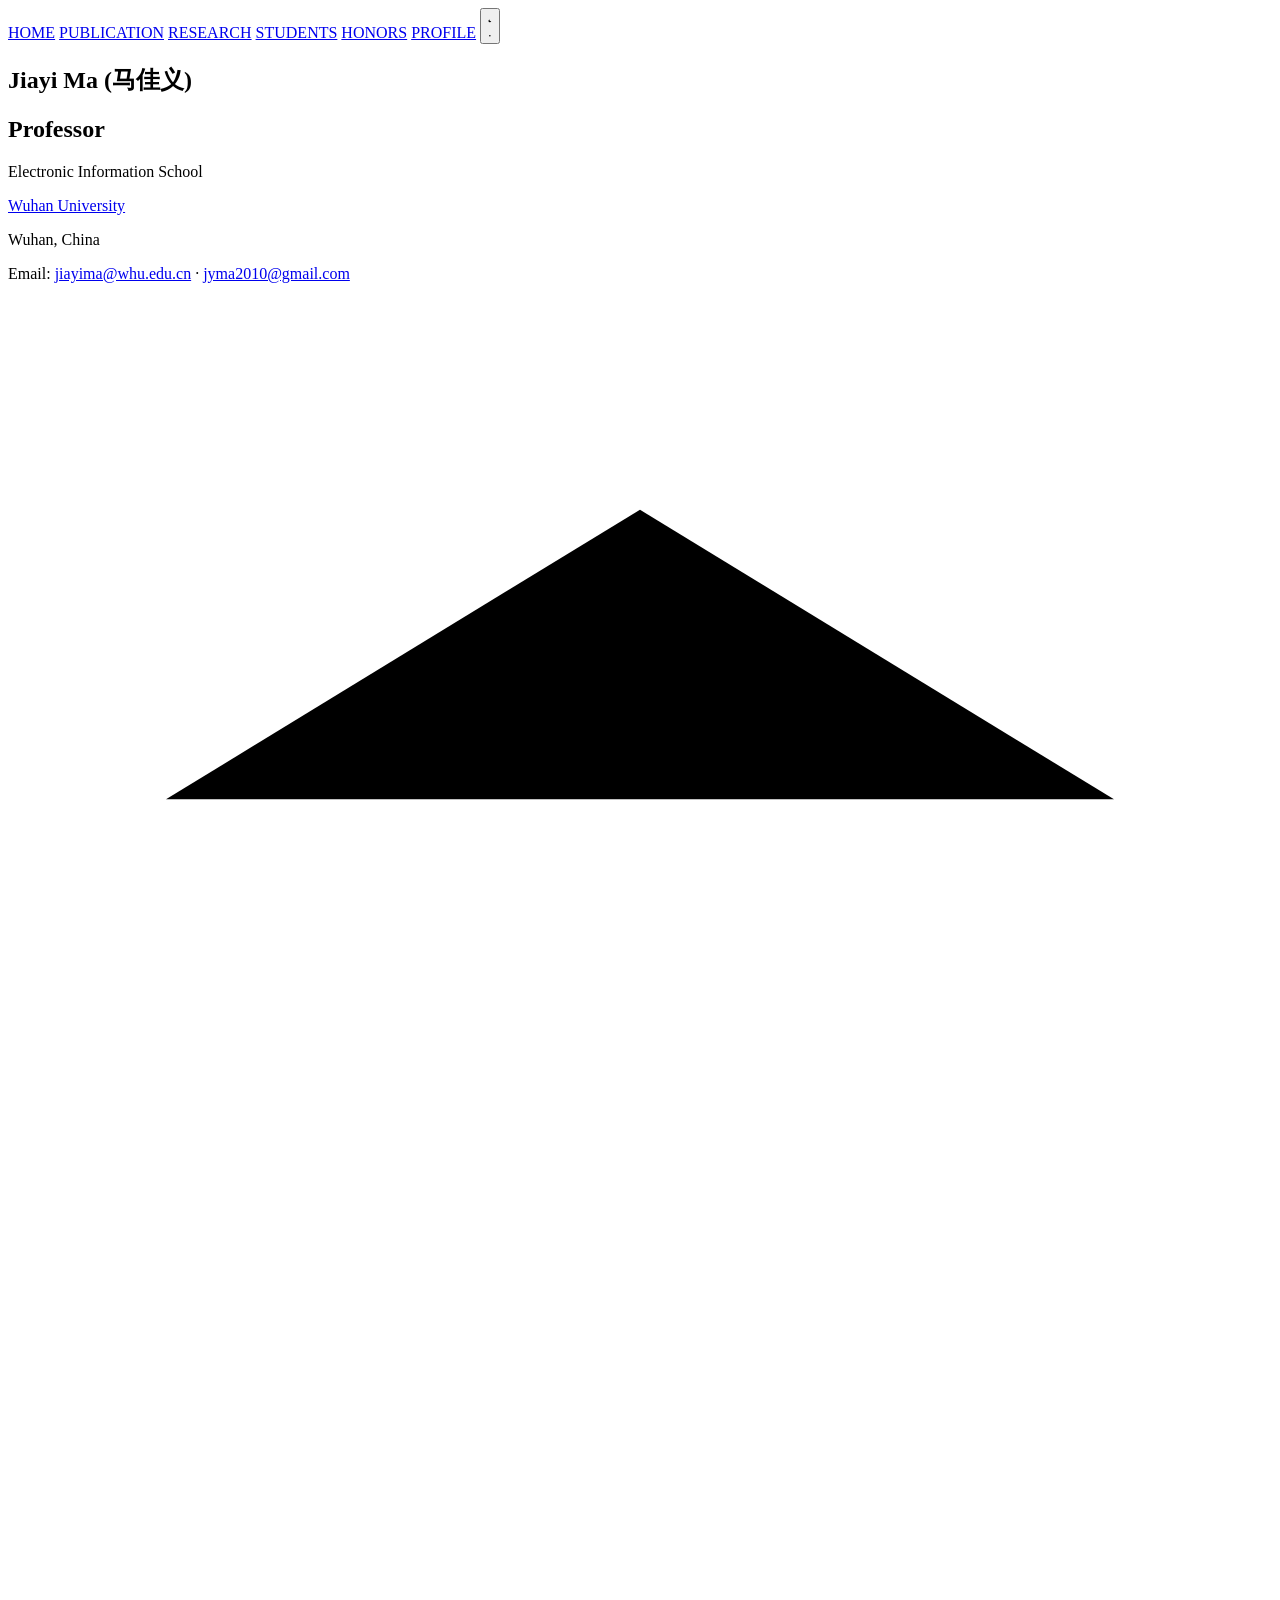
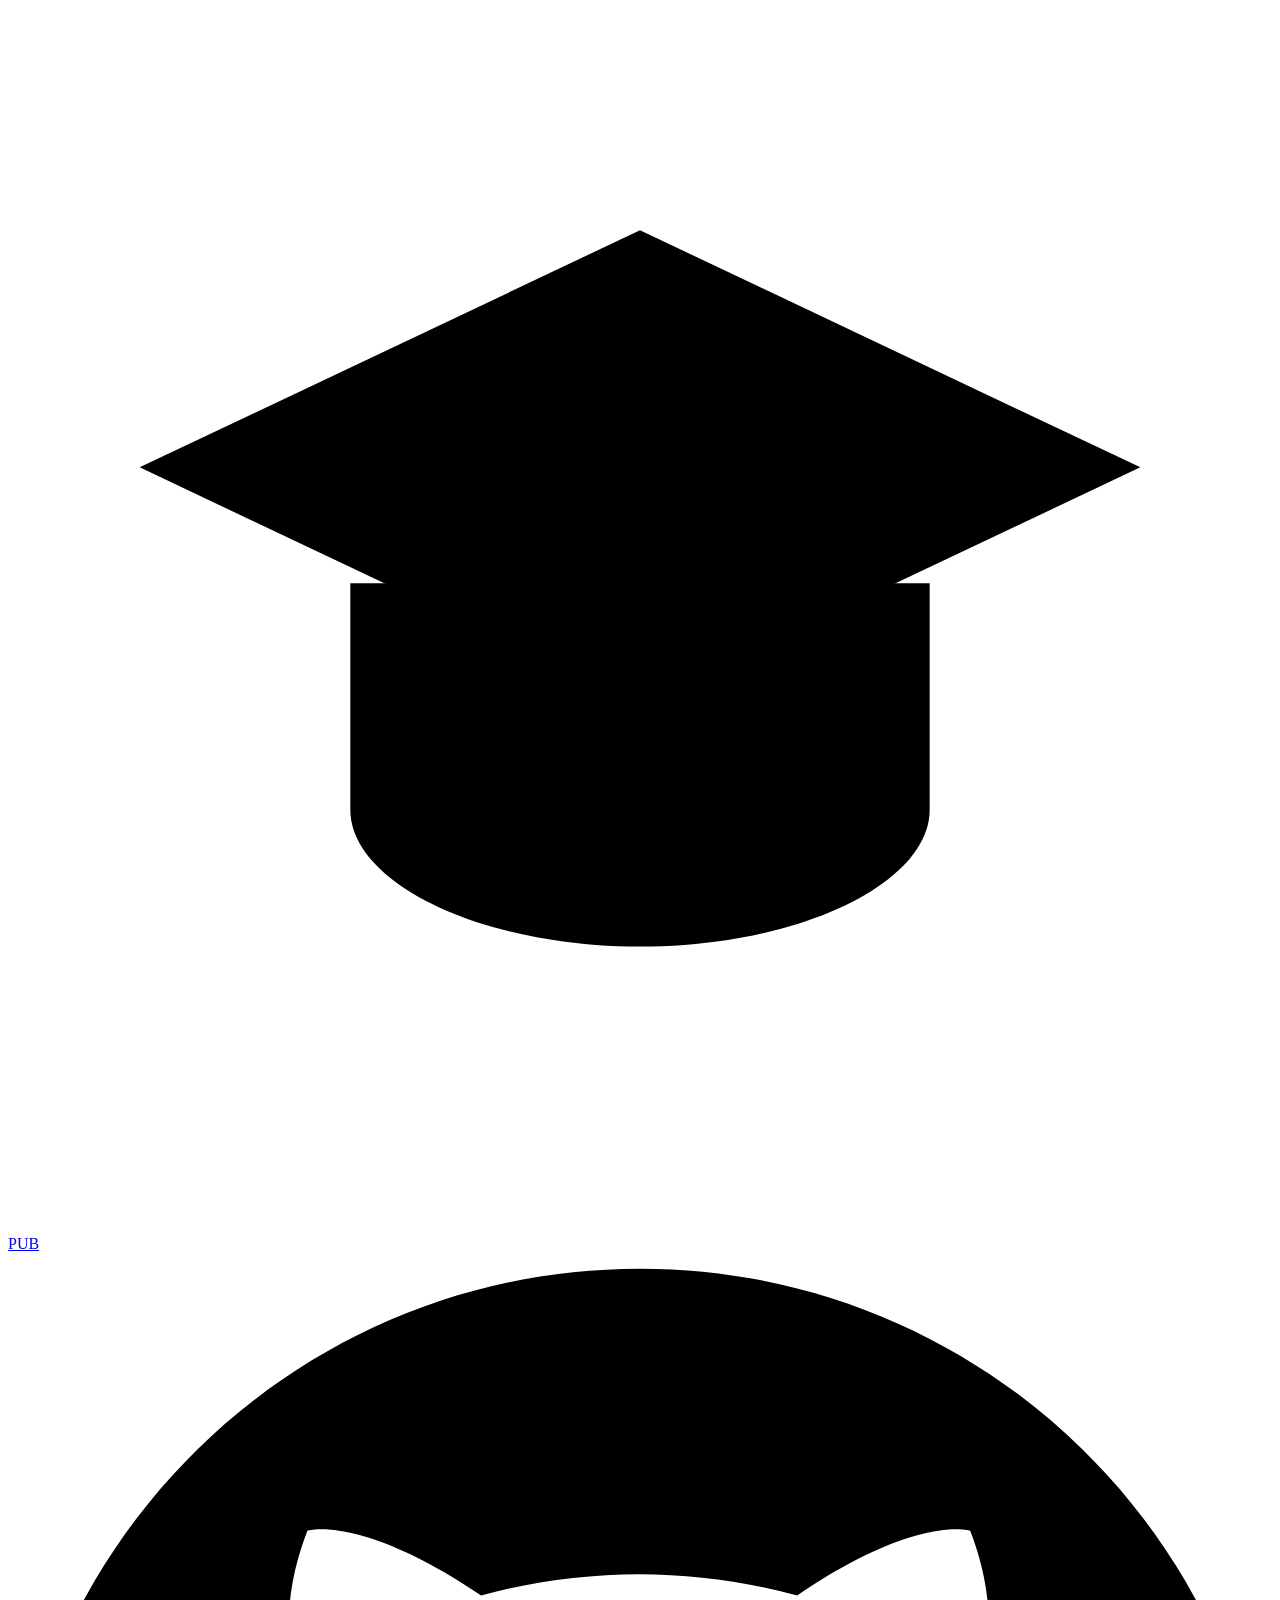
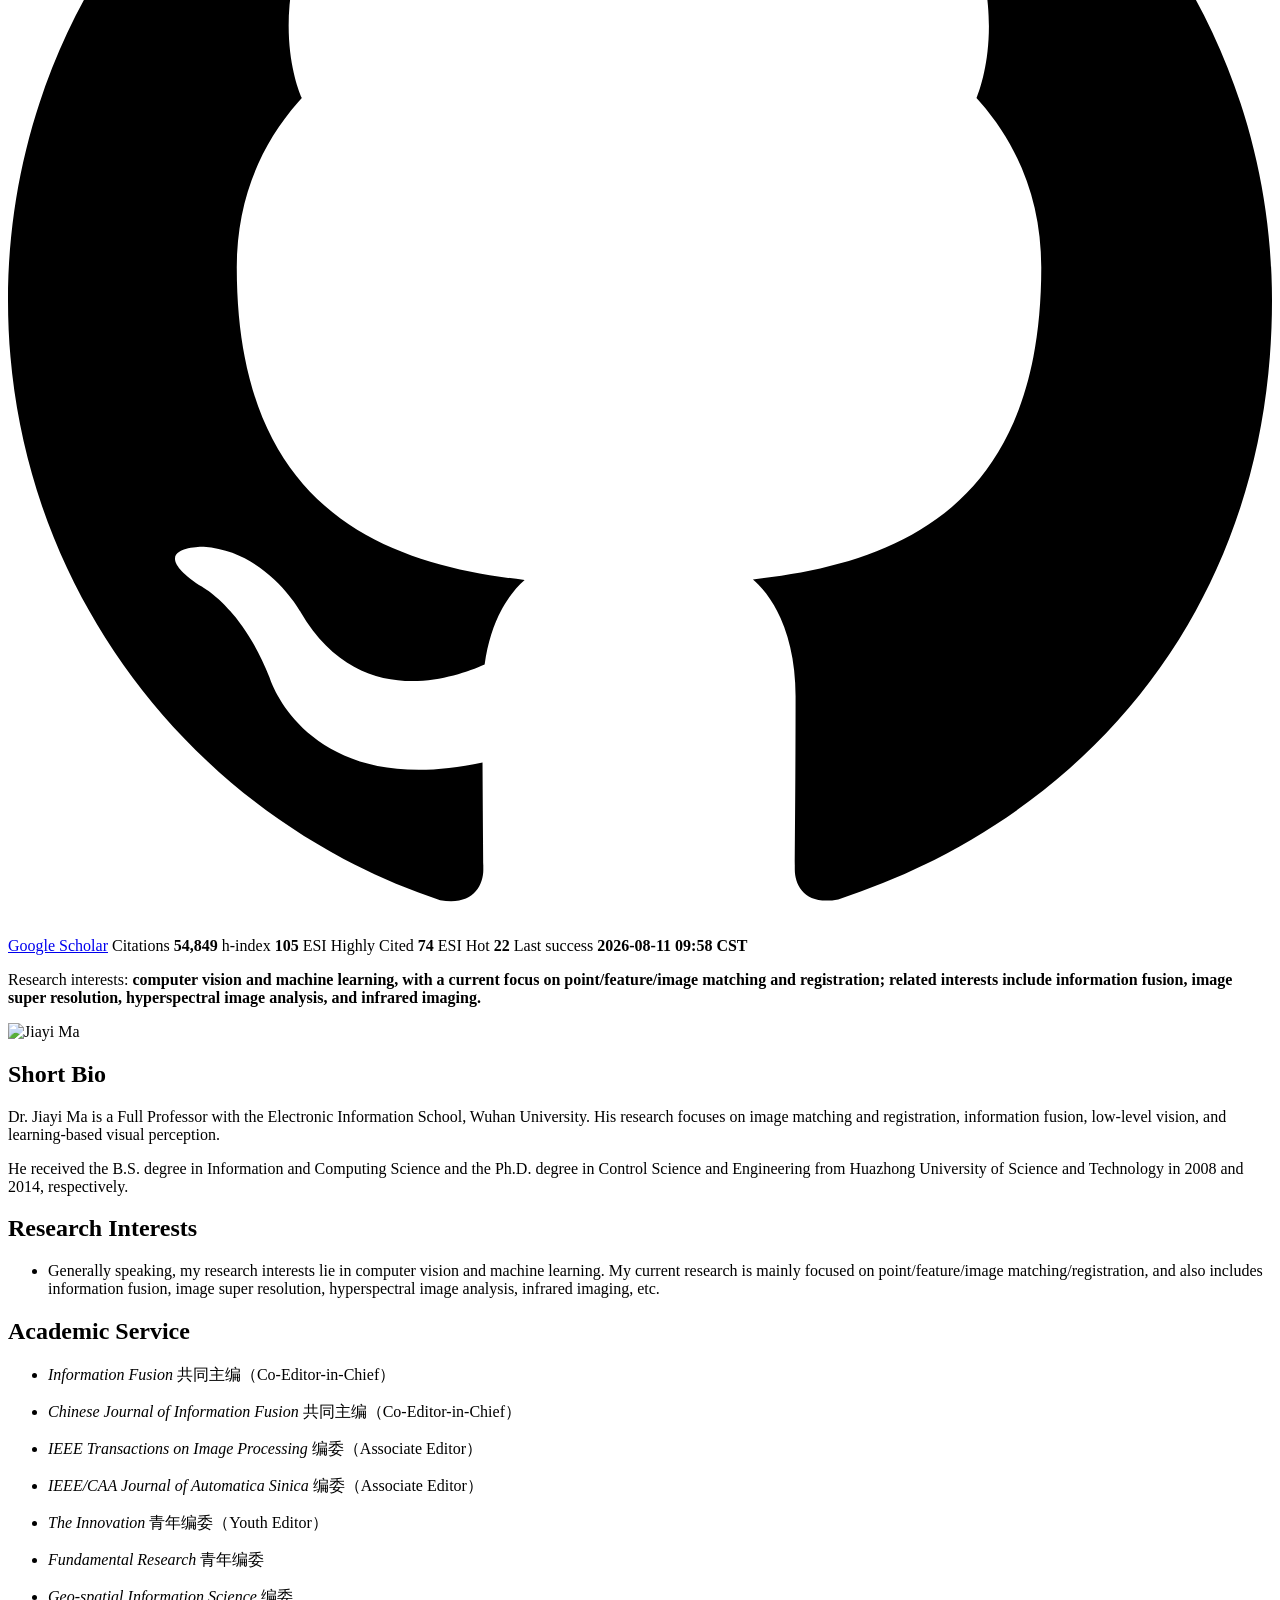
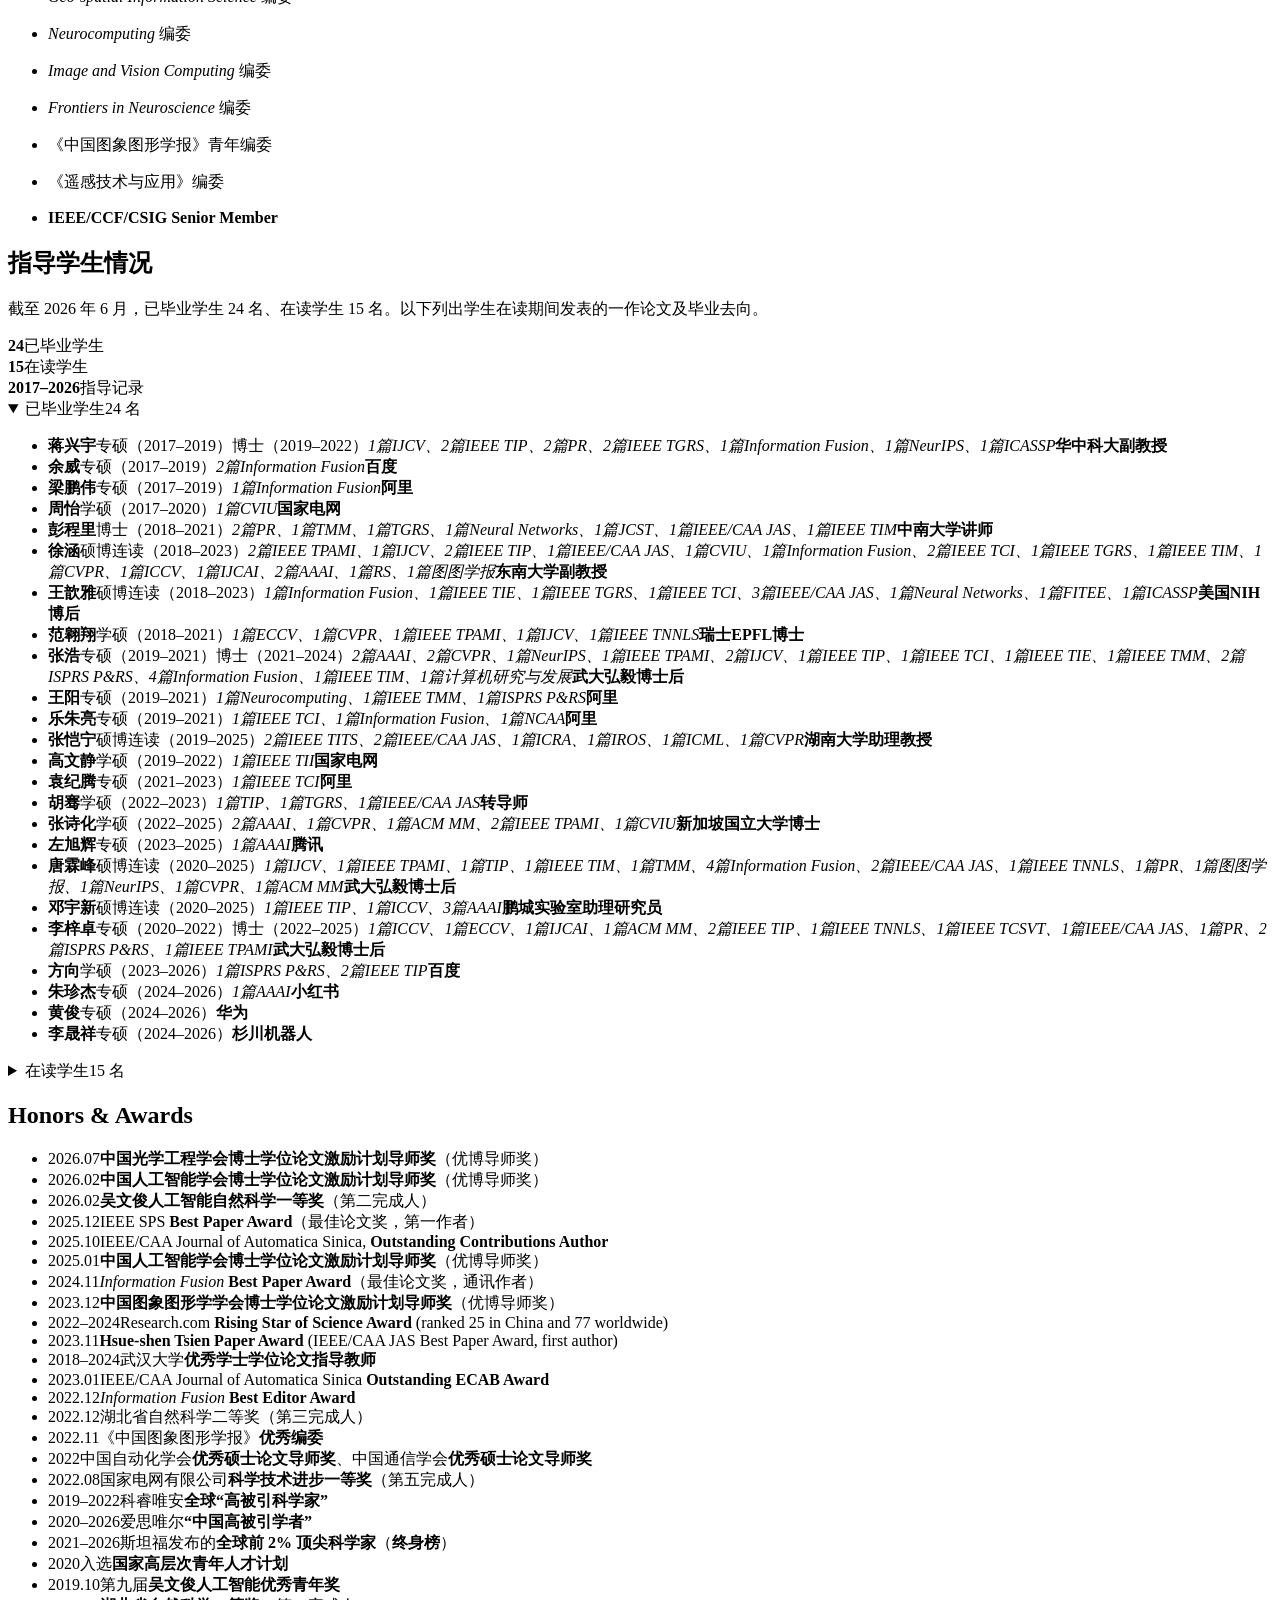
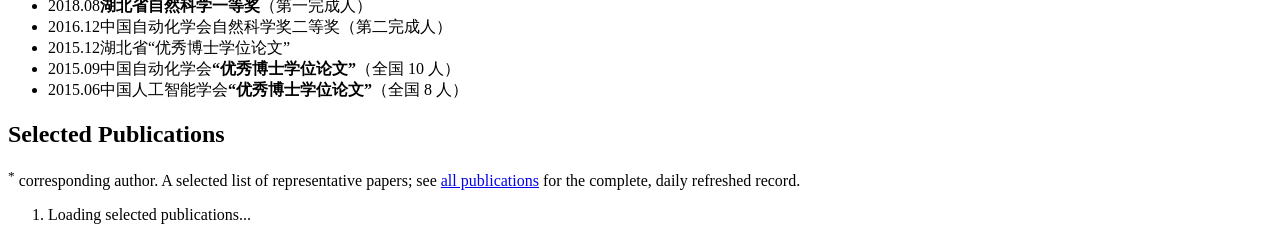
==== index.html @ b766bb45 "Refresh students and research interests" ====
<!doctype html>
<html lang="en">
<head>
  <script>
    (function () {
      var theme = null;
      try { theme = localStorage.getItem('theme'); } catch (e) {}
      if (theme !== 'light' && theme !== 'dark') {
        theme = window.matchMedia('(prefers-color-scheme: dark)').matches ? 'dark' : 'light';
      }
      document.documentElement.setAttribute('data-theme', theme);
    })();
  </script>
  <meta charset="utf-8">
  <meta name="viewport" content="width=device-width, initial-scale=1">
  <meta name="description" content="Jiayi Ma, Professor at Wuhan University. Research in computer vision, image matching, and information fusion.">
  <meta name="keywords" content="Jiayi Ma, Wuhan University, computer vision, image registration, image fusion, image enhancement">
  <title>Jiayi Ma | Professor at Wuhan University</title>
  <link rel="icon" type="image/png" href="res/logo.png">
  <link rel="stylesheet" href="res/mystyle.css?v=20260814-profile-esi-3">
  <script src="res/site.js" defer></script>
  <script src="res/selected-publications.js" defer></script>
</head>
<body>
  <nav class="topnav" role="navigation" aria-label="Main navigation">
    <div class="container">
      <a class="active" href="index.html" aria-current="page">HOME</a>
      <a href="pubs.htm">PUBLICATION</a>
      <a href="#research">RESEARCH</a>
      <a href="students.html?v=4">STUDENTS</a>
      <a href="honors.html?v=4">HONORS</a>
      <a class="lang" href="https://sites.google.com/site/jiayima2013/jiayi-ma-%E9%A9%AC%E4%BD%B3%E4%B9%89-professor" target="_blank" rel="noreferrer">PROFILE</a>
      <button class="theme-toggle" type="button" aria-label="Toggle dark mode" title="Toggle dark mode">
        <svg class="icon-moon" viewBox="0 0 24 24"><path d="M21 12.79A9 9 0 1 1 11.21 3 7 7 0 0 0 21 12.79z"/></svg>
        <svg class="icon-sun" viewBox="0 0 24 24"><circle cx="12" cy="12" r="5"/><line x1="12" y1="1" x2="12" y2="3"/><line x1="12" y1="21" x2="12" y2="23"/><line x1="4.22" y1="4.22" x2="5.64" y2="5.64"/><line x1="18.36" y1="18.36" x2="19.78" y2="19.78"/><line x1="1" y1="12" x2="3" y2="12"/><line x1="21" y1="12" x2="23" y2="12"/></svg>
      </button>
    </div>
  </nav>

  <main class="container jiayi-home" role="main">
    <section class="profile-section" aria-labelledby="profile-heading">
      <div class="profile-content">
        <div class="profile-text">
          <h1 id="profile-heading">Jiayi Ma <span lang="zh">(马佳义)</span></h1>
          <h2>Professor</h2>
          <div class="affiliation">
            <p>Electronic Information School</p>
            <p><a href="https://www.whu.edu.cn/" target="_blank" rel="noreferrer">Wuhan University</a></p>
            <p>Wuhan, China</p>
          </div>
          <div class="contact">
            <p>Email: <a href="mailto:jiayima@whu.edu.cn">jiayima@whu.edu.cn</a> &middot; <a href="mailto:jyma2010@gmail.com">jyma2010@gmail.com</a></p>
            <p class="contact-icons">
              <a href="https://robotics.whu.edu.cn/info/1321/6281.htm" target="_blank" rel="noreferrer" title="Faculty profile" aria-label="Faculty profile"><svg viewBox="0 0 24 24"><path d="M3 9.5 12 4l9 5.5"/><path d="M5.5 9.5V18M18.5 9.5V18M9.5 9.5V18M14.5 9.5V18"/><path d="M3 18h18"/></svg></a>
              <a href="https://scholar.google.com/citations?user=73trMQkAAAAJ&amp;hl=en" target="_blank" rel="noreferrer" title="Google Scholar" aria-label="Google Scholar"><svg viewBox="0 0 24 24"><path d="M2.5 9.5 12 5l9.5 4.5L12 14z"/><path d="M6.5 11.7V16c0 1.4 2.5 2.6 5.5 2.6s5.5-1.2 5.5-2.6v-4.3"/><path d="M21.5 9.5V15"/></svg></a>
              <a class="mono" href="pubs.htm" title="Publications" aria-label="Publications">PUB</a>
              <a href="https://github.com/jiayi-ma" target="_blank" rel="noreferrer" title="GitHub" aria-label="GitHub"><svg class="fill" viewBox="0 0 24 24"><path d="M12 .297c-6.63 0-12 5.373-12 12 0 5.303 3.438 9.8 8.205 11.385.6.113.82-.258.82-.577 0-.285-.01-1.04-.015-2.04-3.338.724-4.042-1.61-4.042-1.61C4.422 18.07 3.633 17.7 3.633 17.7c-1.087-.744.084-.729.084-.729 1.205.084 1.838 1.236 1.838 1.236 1.07 1.835 2.809 1.305 3.495.998.108-.776.417-1.305.76-1.605-2.665-.3-5.466-1.332-5.466-5.93 0-1.31.465-2.38 1.235-3.22-.135-.303-.54-1.523.105-3.176 0 0 1.005-.322 3.3 1.23.96-.267 1.98-.399 3-.405 1.02.006 2.04.138 3 .405 2.28-1.552 3.285-1.23 3.285-1.23.645 1.653.24 2.873.12 3.176.765.84 1.23 1.91 1.23 3.22 0 4.61-2.805 5.625-5.475 5.92.42.36.81 1.096.81 2.22 0 1.606-.015 2.896-.015 3.286 0 .315.21.69.825.57C20.565 22.092 24 18 24 12.297c0-6.627-5.373-12-12-12"/></svg></a>
            </p>
          </div>
          <div class="scholar-stats">
            <a class="scholar-link" href="https://scholar.google.com/citations?user=73trMQkAAAAJ&amp;hl=en" target="_blank" rel="noreferrer">Google Scholar</a>
            <span class="scholar-stat">Citations <strong id="gs-citations">54,849</strong></span>
            <span class="scholar-stat">h-index <strong id="gs-hindex">105</strong></span>
            <span class="scholar-stat esi-stat esi-high">ESI Highly Cited <strong id="esi-high-count">74</strong></span>
            <span class="scholar-stat esi-stat esi-hot">ESI Hot <strong id="esi-hot-count">22</strong></span>
            <span class="scholar-stat">Last success <strong id="scholar-sync-status">2026-08-11 09:58 CST</strong></span>
          </div>
          <div class="research-interests">
            <p>Research interests: <strong>computer vision and machine learning, with a current focus on point/feature/image matching and registration; related interests include information fusion, image super resolution, hyperspectral image analysis, and infrared imaging.</strong></p>
          </div>
        </div>
        <div class="profile-image">
          <img src="res/jiayi-ma-profile.png" alt="Jiayi Ma">
        </div>
      </div>
    </section>

    <section aria-labelledby="bio-heading">
      <h2 id="bio-heading"><strong>Short Bio</strong></h2>
      <div id="source-bio">
        <p>Dr. Jiayi Ma is a Full Professor with the Electronic Information School, Wuhan University. His research focuses on image matching and registration, information fusion, low-level vision, and learning-based visual perception.</p>
        <p>He received the B.S. degree in Information and Computing Science and the Ph.D. degree in Control Science and Engineering from Huazhong University of Science and Technology in 2008 and 2014, respectively.</p>
      </div>
    </section>

    <section id="research" aria-labelledby="research-heading">
      <h2 id="research-heading"><strong>Research Interests</strong></h2>
      <ul id="source-research">
        <li>Generally speaking, my research interests lie in computer vision and machine learning. My current research is mainly focused on point/feature/image matching/registration, and also includes information fusion, image super resolution, hyperspectral image analysis, infrared imaging, etc.</li>
      </ul>
    </section>

    <section aria-labelledby="activities-heading">
      <h2 id="activities-heading"><strong>Academic Service</strong></h2>
      <ul class="academic-service-list">
        <li><p><em>Information Fusion</em> 共同主编（Co-Editor-in-Chief）</p></li>
        <li><p><em>Chinese Journal of Information Fusion</em> 共同主编（Co-Editor-in-Chief）</p></li>
        <li><p><em>IEEE Transactions on Image Processing</em> 编委（Associate Editor）</p></li>
        <li><p><em>IEEE/CAA Journal of Automatica Sinica</em> 编委（Associate Editor）</p></li>
        <li><p><em>The Innovation</em> 青年编委（Youth Editor）</p></li>
        <li><p><em>Fundamental Research</em> 青年编委</p></li>
        <li><p><em>Geo-spatial Information Science</em> 编委</p></li>
        <li><p><em>Neurocomputing</em> 编委</p></li>
        <li><p><em>Image and Vision Computing</em> 编委</p></li>
        <li><p><em>Frontiers in Neuroscience</em> 编委</p></li>
        <li><p>《中国图象图形学报》青年编委</p></li>
        <li><p>《遥感技术与应用》编委</p></li>
        <li><p><strong>IEEE/CCF/CSIG Senior Member</strong></p></li>
      </ul>
    </section>

    <section id="students" class="students-section" aria-labelledby="students-heading">
      <h2 id="students-heading"><strong>指导学生情况</strong></h2>
      <p class="section-intro">截至 2026 年 6 月，已毕业学生 24 名、在读学生 15 名。以下列出学生在读期间发表的一作论文及毕业去向。</p>

      <div class="mentorship-summary" aria-label="Student mentorship summary">
        <div><strong>24</strong><span>已毕业学生</span></div>
        <div><strong>15</strong><span>在读学生</span></div>
        <div><strong>2017–2026</strong><span>指导记录</span></div>
      </div>

      <details class="student-group" open>
        <summary><span>已毕业学生</span><span class="group-count">24 名</span></summary>
        <ul class="student-list">
          <li><strong>蒋兴宇</strong><span>专硕（2017–2019）博士（2019–2022）</span><em>1篇IJCV、2篇IEEE TIP、2篇PR、2篇IEEE TGRS、1篇Information Fusion、1篇NeurIPS、1篇ICASSP</em><b>华中科大副教授</b></li>
          <li><strong>余威</strong><span>专硕（2017–2019）</span><em>2篇Information Fusion</em><b>百度</b></li>
          <li><strong>梁鹏伟</strong><span>专硕（2017–2019）</span><em>1篇Information Fusion</em><b>阿里</b></li>
          <li><strong>周怡</strong><span>学硕（2017–2020）</span><em>1篇CVIU</em><b>国家电网</b></li>
          <li><strong>彭程里</strong><span>博士（2018–2021）</span><em>2篇PR、1篇TMM、1篇TGRS、1篇Neural Networks、1篇JCST、1篇IEEE/CAA JAS、1篇IEEE TIM</em><b>中南大学讲师</b></li>
          <li><strong>徐涵</strong><span>硕博连读（2018–2023）</span><em>2篇IEEE TPAMI、1篇IJCV、2篇IEEE TIP、1篇IEEE/CAA JAS、1篇CVIU、1篇Information Fusion、2篇IEEE TCI、1篇IEEE TGRS、1篇IEEE TIM、1篇CVPR、1篇ICCV、1篇IJCAI、2篇AAAI、1篇RS、1篇图图学报</em><b>东南大学副教授</b></li>
          <li><strong>王歆雅</strong><span>硕博连读（2018–2023）</span><em>1篇Information Fusion、1篇IEEE TIE、1篇IEEE TGRS、1篇IEEE TCI、3篇IEEE/CAA JAS、1篇Neural Networks、1篇FITEE、1篇ICASSP</em><b>美国NIH博后</b></li>
          <li><strong>范翱翔</strong><span>学硕（2018–2021）</span><em>1篇ECCV、1篇CVPR、1篇IEEE TPAMI、1篇IJCV、1篇IEEE TNNLS</em><b>瑞士EPFL博士</b></li>
          <li><strong>张浩</strong><span>专硕（2019–2021）博士（2021–2024）</span><em>2篇AAAI、2篇CVPR、1篇NeurIPS、1篇IEEE TPAMI、2篇IJCV、1篇IEEE TIP、1篇IEEE TCI、1篇IEEE TIE、1篇IEEE TMM、2篇ISPRS P&amp;RS、4篇Information Fusion、1篇IEEE TIM、1篇计算机研究与发展</em><b>武大弘毅博士后</b></li>
          <li><strong>王阳</strong><span>专硕（2019–2021）</span><em>1篇Neurocomputing、1篇IEEE TMM、1篇ISPRS P&amp;RS</em><b>阿里</b></li>
          <li><strong>乐朱亮</strong><span>专硕（2019–2021）</span><em>1篇IEEE TCI、1篇Information Fusion、1篇NCAA</em><b>阿里</b></li>
          <li><strong>张恺宁</strong><span>硕博连读（2019–2025）</span><em>2篇IEEE TITS、2篇IEEE/CAA JAS、1篇ICRA、1篇IROS、1篇ICML、1篇CVPR</em><b>湖南大学助理教授</b></li>
          <li><strong>高文静</strong><span>学硕（2019–2022）</span><em>1篇IEEE TII</em><b>国家电网</b></li>
          <li><strong>袁纪腾</strong><span>专硕（2021–2023）</span><em>1篇IEEE TCI</em><b>阿里</b></li>
          <li><strong>胡骞</strong><span>学硕（2022–2023）</span><em>1篇TIP、1篇TGRS、1篇IEEE/CAA JAS</em><b>转导师</b></li>
          <li><strong>张诗化</strong><span>学硕（2022–2025）</span><em>2篇AAAI、1篇CVPR、1篇ACM MM、2篇IEEE TPAMI、1篇CVIU</em><b>新加坡国立大学博士</b></li>
          <li><strong>左旭辉</strong><span>专硕（2023–2025）</span><em>1篇AAAI</em><b>腾讯</b></li>
          <li><strong>唐霖峰</strong><span>硕博连读（2020–2025）</span><em>1篇IJCV、1篇IEEE TPAMI、1篇TIP、1篇IEEE TIM、1篇TMM、4篇Information Fusion、2篇IEEE/CAA JAS、1篇IEEE TNNLS、1篇PR、1篇图图学报、1篇NeurIPS、1篇CVPR、1篇ACM MM</em><b>武大弘毅博士后</b></li>
          <li><strong>邓宇新</strong><span>硕博连读（2020–2025）</span><em>1篇IEEE TIP、1篇ICCV、3篇AAAI</em><b>鹏城实验室助理研究员</b></li>
          <li><strong>李梓卓</strong><span>专硕（2020–2022）博士（2022–2025）</span><em>1篇ICCV、1篇ECCV、1篇IJCAI、1篇ACM MM、2篇IEEE TIP、1篇IEEE TNNLS、1篇IEEE TCSVT、1篇IEEE/CAA JAS、1篇PR、2篇ISPRS P&amp;RS、1篇IEEE TPAMI</em><b>武大弘毅博士后</b></li>
          <li><strong>方向</strong><span>学硕（2023–2026）</span><em>1篇ISPRS P&amp;RS、2篇IEEE TIP</em><b>百度</b></li>
          <li><strong>朱珍杰</strong><span>专硕（2024–2026）</span><em>1篇AAAI</em><b>小红书</b></li>
          <li><strong>黄俊</strong><span>专硕（2024–2026）</span><b>华为</b></li>
          <li><strong>李晟祥</strong><span>专硕（2024–2026）</span><b>杉川机器人</b></li>
        </ul>
      </details>

      <details class="student-group">
        <summary><span>在读学生</span><span class="group-count">15 名</span></summary>
        <ul class="student-list compact">
          <li><strong>夏一帆</strong><span>直博（2021–）</span><em>1篇IJCV、1篇PR、2篇IEEE TIP、1篇ISPRS P&amp;RS、3篇AAAI</em></li>
          <li><strong>卢意帆</strong><span>硕博连读（2021–）</span><em>1篇Cell、1篇IJCV、1篇CVPR、1篇AAAI、1篇IEEE/CAA JAS</em></li>
          <li><strong>龚美琪</strong><span>专硕（2021–2023）博士（2023–）</span><em>1篇CVIU、2篇TGRS、1篇IEEE/CAA JAS、1篇IJCAI、1篇ICCV</em></li>
          <li><strong>王何百旭</strong><span>硕博连读（2022–）</span><em>2篇Information Fusion、1篇NeurIPS、1篇CVPR、1篇ICCV、1篇AAAI、1篇ACM MM</em></li>
          <li><strong>向昕宇</strong><span>专硕（2022–2024）博士（2024–）</span><em>3篇Information Fusion、1篇CVPR、1篇AAAI、1篇电子与信息学报</em></li>
          <li><strong>伊勋鹏</strong><span>硕博连读（2023–）</span><em>2篇ICCV、1篇CVPR、1篇ECCV、2篇IEEE TPAMI、1篇The Innovation、1篇Information Fusion、1篇IEEE/CAA JAS</em></li>
          <li><strong>燕庆龙</strong><span>专硕（2023–2025）博士（2025–）</span><em>1篇IJCV、1篇Information Fusion、2篇AAAI、1篇自动化学报</em></li>
          <li><strong>曹磊</strong><span>硕博连读（2024–）</span><em>1篇IEEE TPAMI、2篇NeurIPS</em></li>
          <li><strong>李春雨</strong><span>学硕（2024–）</span><em>1篇IEEE TPAMI</em></li>
          <li><strong>乐佳俊</strong><span>直博（2024–）</span><em>2篇AAAI</em></li>
          <li><strong>张逸冰</strong><span>直博（2025–）</span><em>1篇ICCV、1篇ECCV</em></li>
          <li><strong>查延平</strong><span>学硕（2025–）</span><em>1篇AAAI、1篇CVPR</em></li>
          <li><strong>王业达</strong><span>专硕（2025–）</span><em>1篇NeurIPS</em></li>
          <li><strong>王博天</strong><span>专硕（2025–）</span><em>1篇AAAI</em></li>
          <li><strong>徐天浩</strong><span>专硕（2025–）</span><em>1篇CVPR</em></li>
        </ul>
      </details>
    </section>

    <section id="honors" class="honors-section" aria-labelledby="honors-heading">
      <h2 id="honors-heading"><strong>Honors &amp; Awards</strong></h2>
      <ul class="honors-list">
        <li><time>2026.07</time><span><strong>中国光学工程学会博士学位论文激励计划导师奖</strong>（优博导师奖）</span></li>
        <li><time>2026.02</time><span><strong>中国人工智能学会博士学位论文激励计划导师奖</strong>（优博导师奖）</span></li>
        <li><time>2026.02</time><span><strong>吴文俊人工智能自然科学一等奖</strong>（第二完成人）</span></li>
        <li><time>2025.12</time><span>IEEE SPS <strong>Best Paper Award</strong>（最佳论文奖，第一作者）</span></li>
        <li><time>2025.10</time><span>IEEE/CAA Journal of Automatica Sinica, <strong>Outstanding Contributions Author</strong></span></li>
        <li><time>2025.01</time><span><strong>中国人工智能学会博士学位论文激励计划导师奖</strong>（优博导师奖）</span></li>
        <li><time>2024.11</time><span><em>Information Fusion</em> <strong>Best Paper Award</strong>（最佳论文奖，通讯作者）</span></li>
        <li><time>2023.12</time><span><strong>中国图象图形学学会博士学位论文激励计划导师奖</strong>（优博导师奖）</span></li>
        <li><time>2022–2024</time><span>Research.com <strong>Rising Star of Science Award</strong> (ranked 25 in China and 77 worldwide)</span></li>
        <li><time>2023.11</time><span><strong>Hsue-shen Tsien Paper Award</strong> (IEEE/CAA JAS Best Paper Award, first author)</span></li>
        <li><time>2018–2024</time><span>武汉大学<strong>优秀学士学位论文指导教师</strong></span></li>
        <li><time>2023.01</time><span>IEEE/CAA Journal of Automatica Sinica <strong>Outstanding ECAB Award</strong></span></li>
        <li><time>2022.12</time><span><em>Information Fusion</em> <strong>Best Editor Award</strong></span></li>
        <li><time>2022.12</time><span>湖北省自然科学二等奖（第三完成人）</span></li>
        <li><time>2022.11</time><span>《中国图象图形学报》<strong>优秀编委</strong></span></li>
        <li><time>2022</time><span>中国自动化学会<strong>优秀硕士论文导师奖</strong>、中国通信学会<strong>优秀硕士论文导师奖</strong></span></li>
        <li><time>2022.08</time><span>国家电网有限公司<strong>科学技术进步一等奖</strong>（第五完成人）</span></li>
        <li><time>2019–2022</time><span>科睿唯安<strong>全球“高被引科学家”</strong></span></li>
        <li><time>2020–2026</time><span>爱思唯尔<strong>“中国高被引学者”</strong></span></li>
        <li><time>2021–2026</time><span>斯坦福发布的<strong>全球前 2% 顶尖科学家</strong>（<strong>终身榜</strong>）</span></li>
        <li><time>2020</time><span>入选<strong>国家高层次青年人才计划</strong></span></li>
        <li><time>2019.10</time><span>第九届<strong>吴文俊人工智能优秀青年奖</strong></span></li>
        <li><time>2018.08</time><span><strong>湖北省自然科学一等奖</strong>（第一完成人）</span></li>
        <li><time>2016.12</time><span>中国自动化学会自然科学奖二等奖（第二完成人）</span></li>
        <li><time>2015.12</time><span>湖北省“优秀博士学位论文”</span></li>
        <li><time>2015.09</time><span>中国自动化学会<strong>“优秀博士学位论文”</strong>（全国 10 人）</span></li>
        <li><time>2015.06</time><span>中国人工智能学会<strong>“优秀博士学位论文”</strong>（全国 8 人）</span></li>
      </ul>
    </section>

    <section class="selected-publications" aria-labelledby="selected-publications-heading">
      <h2 id="selected-publications-heading"><strong>Selected Publications</strong></h2>
      <p><sup>*</sup> corresponding author. A selected list of representative papers; see <a href="pubs.htm">all publications</a> for the complete, daily refreshed record.</p>
      <ol id="selected-publications-list" aria-live="polite"><li>Loading selected publications...</li></ol>
    </section>
  </main>
</body>
</html>
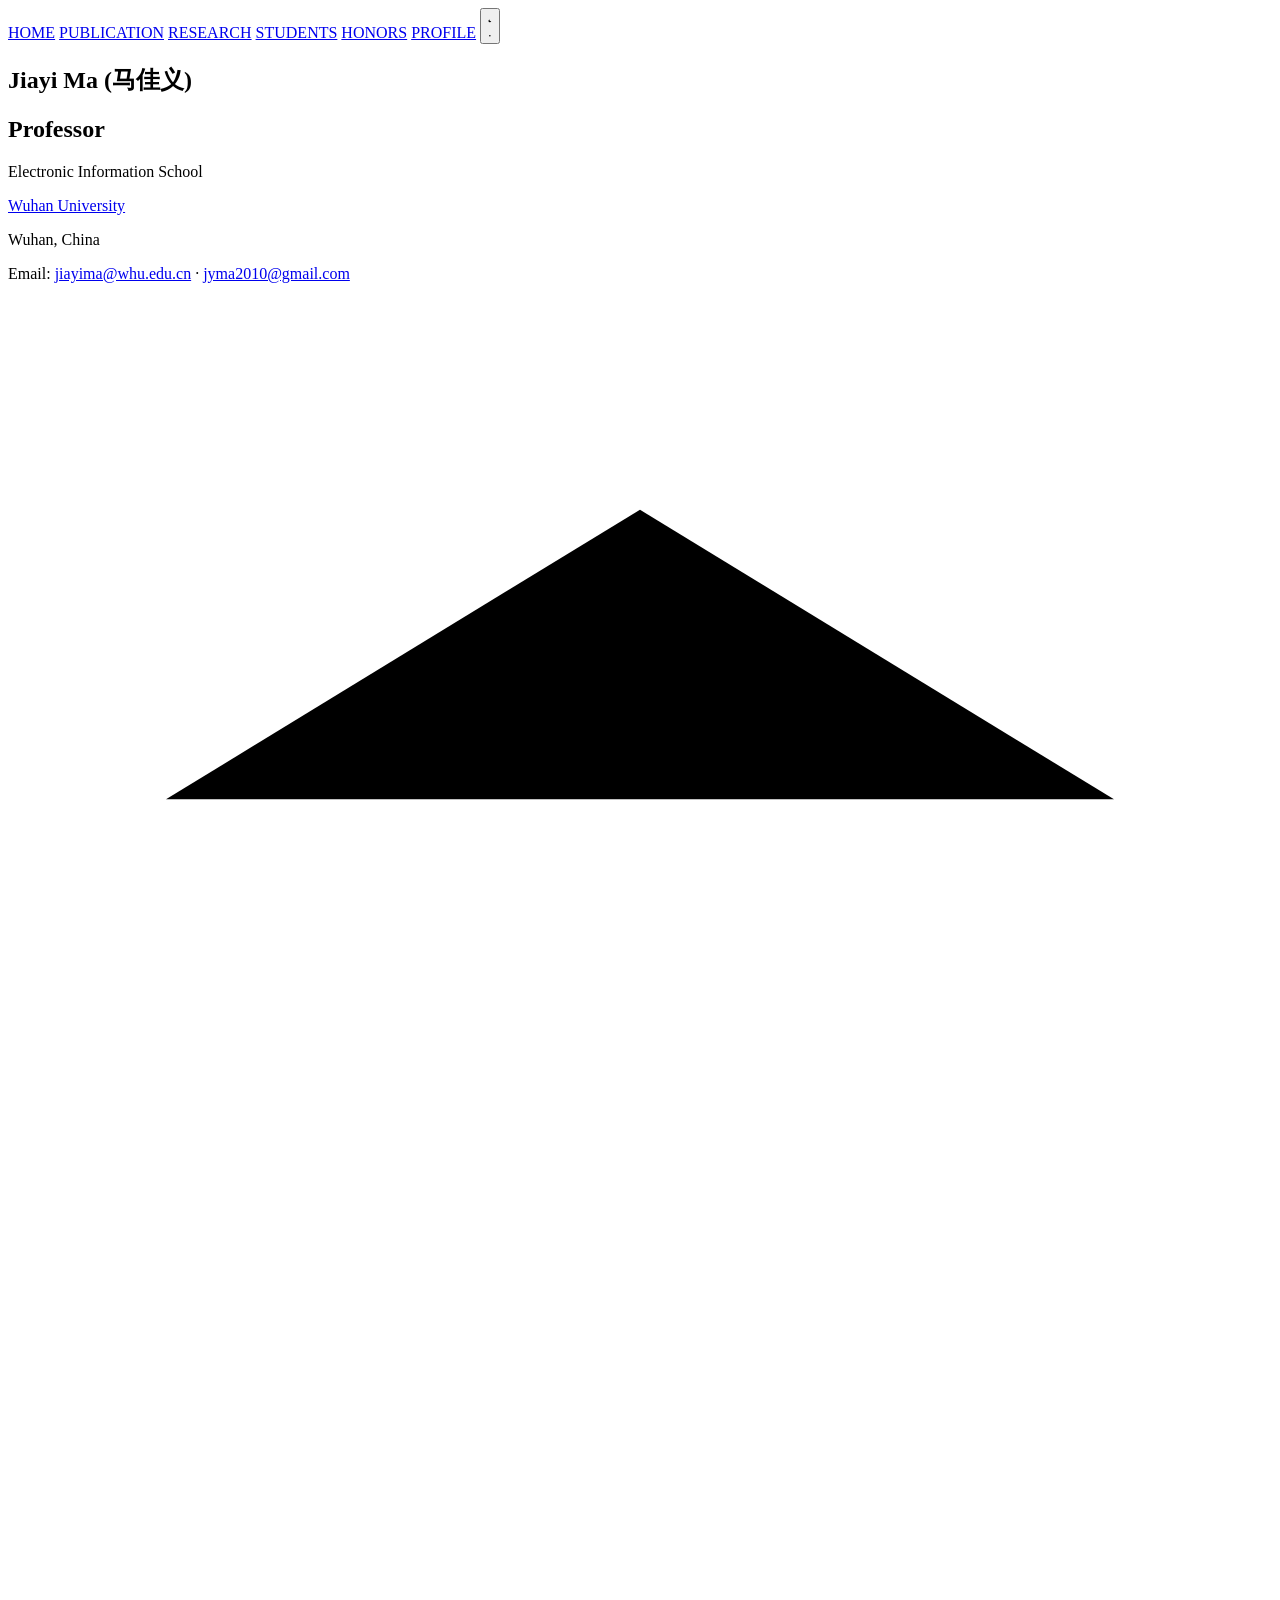
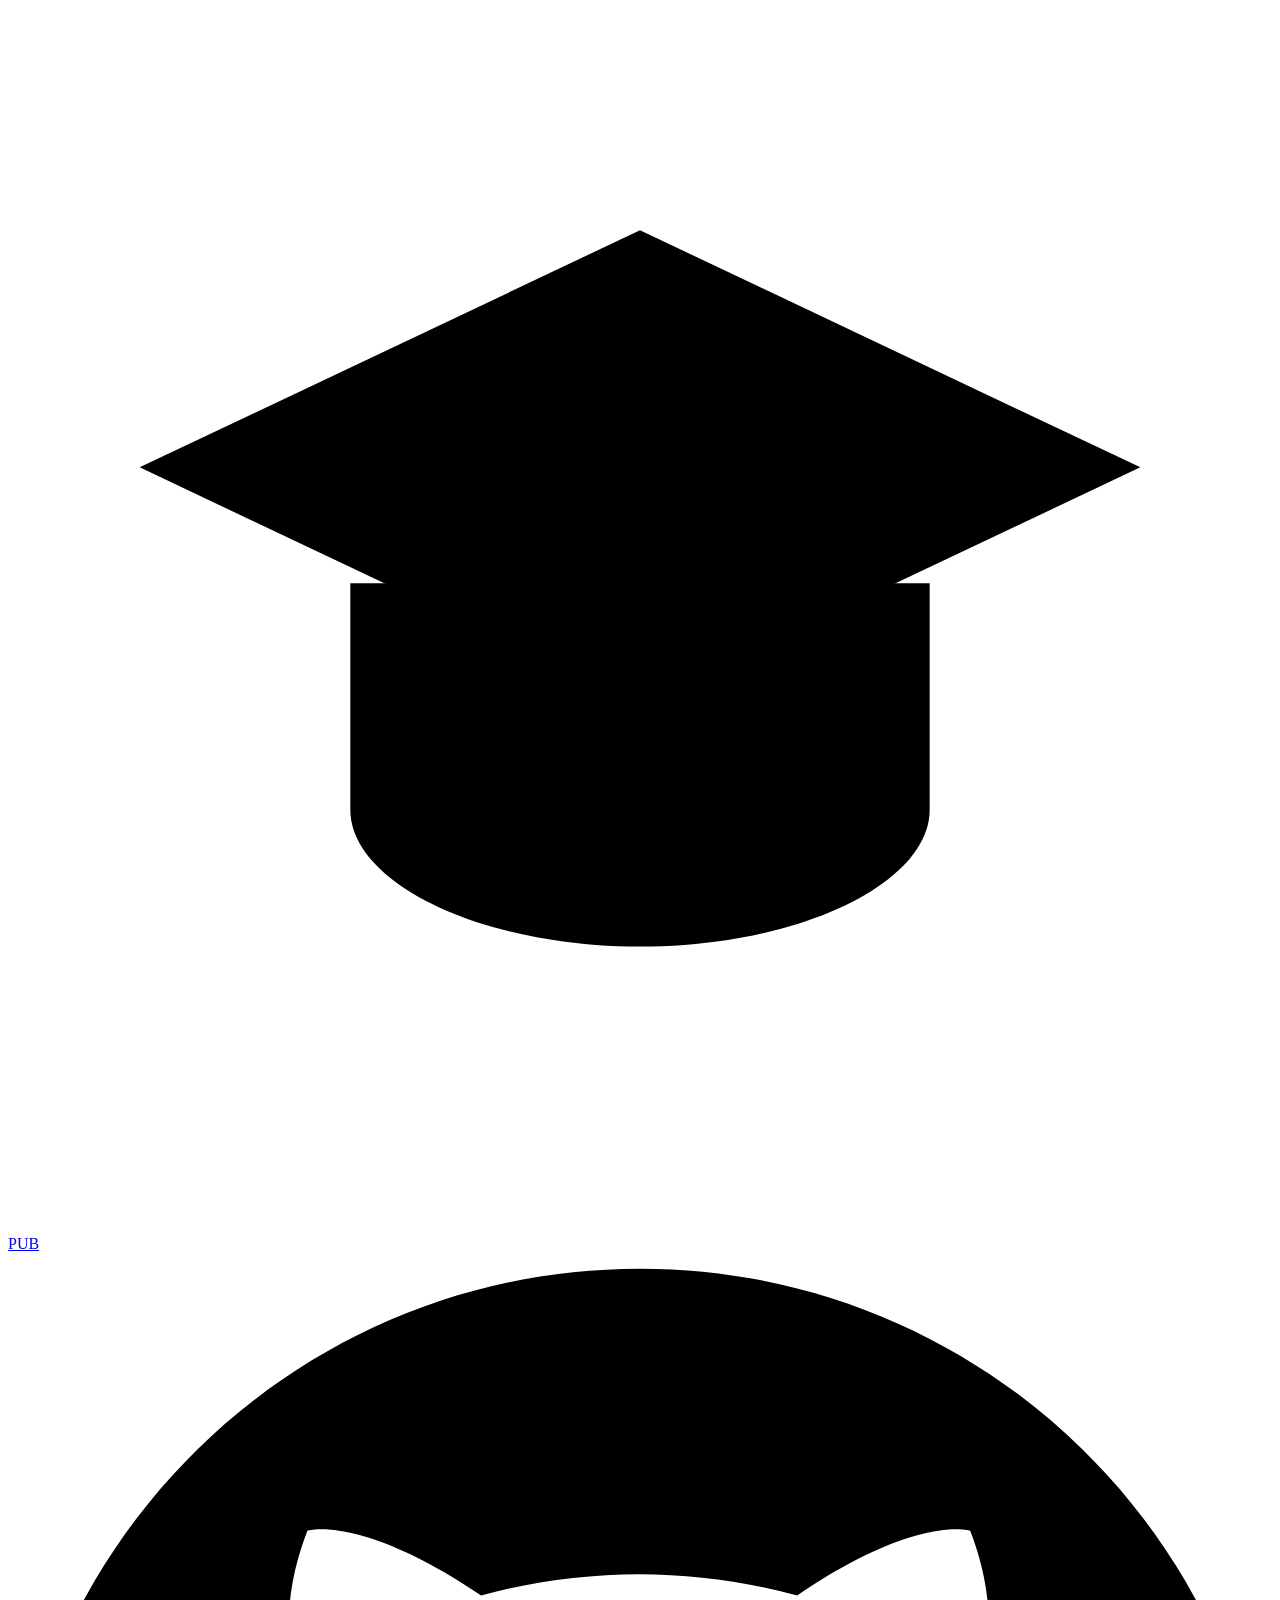
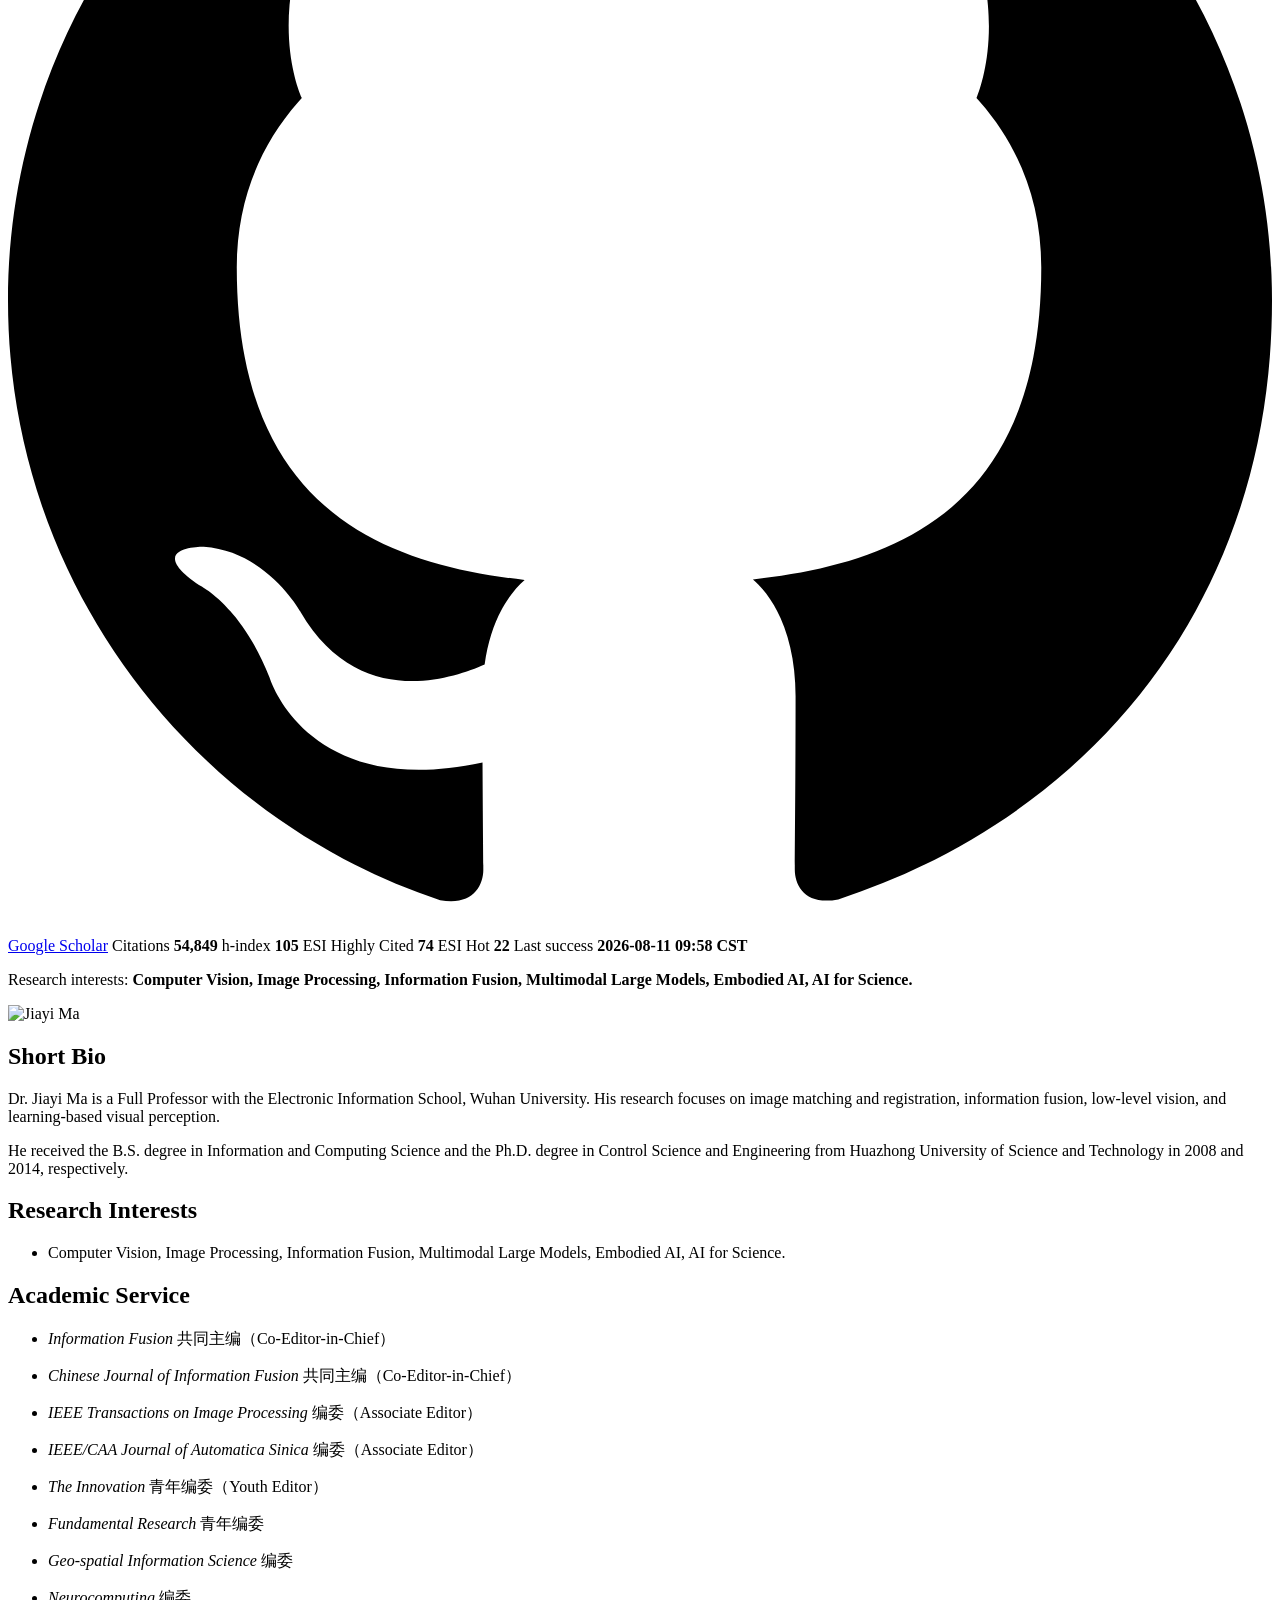
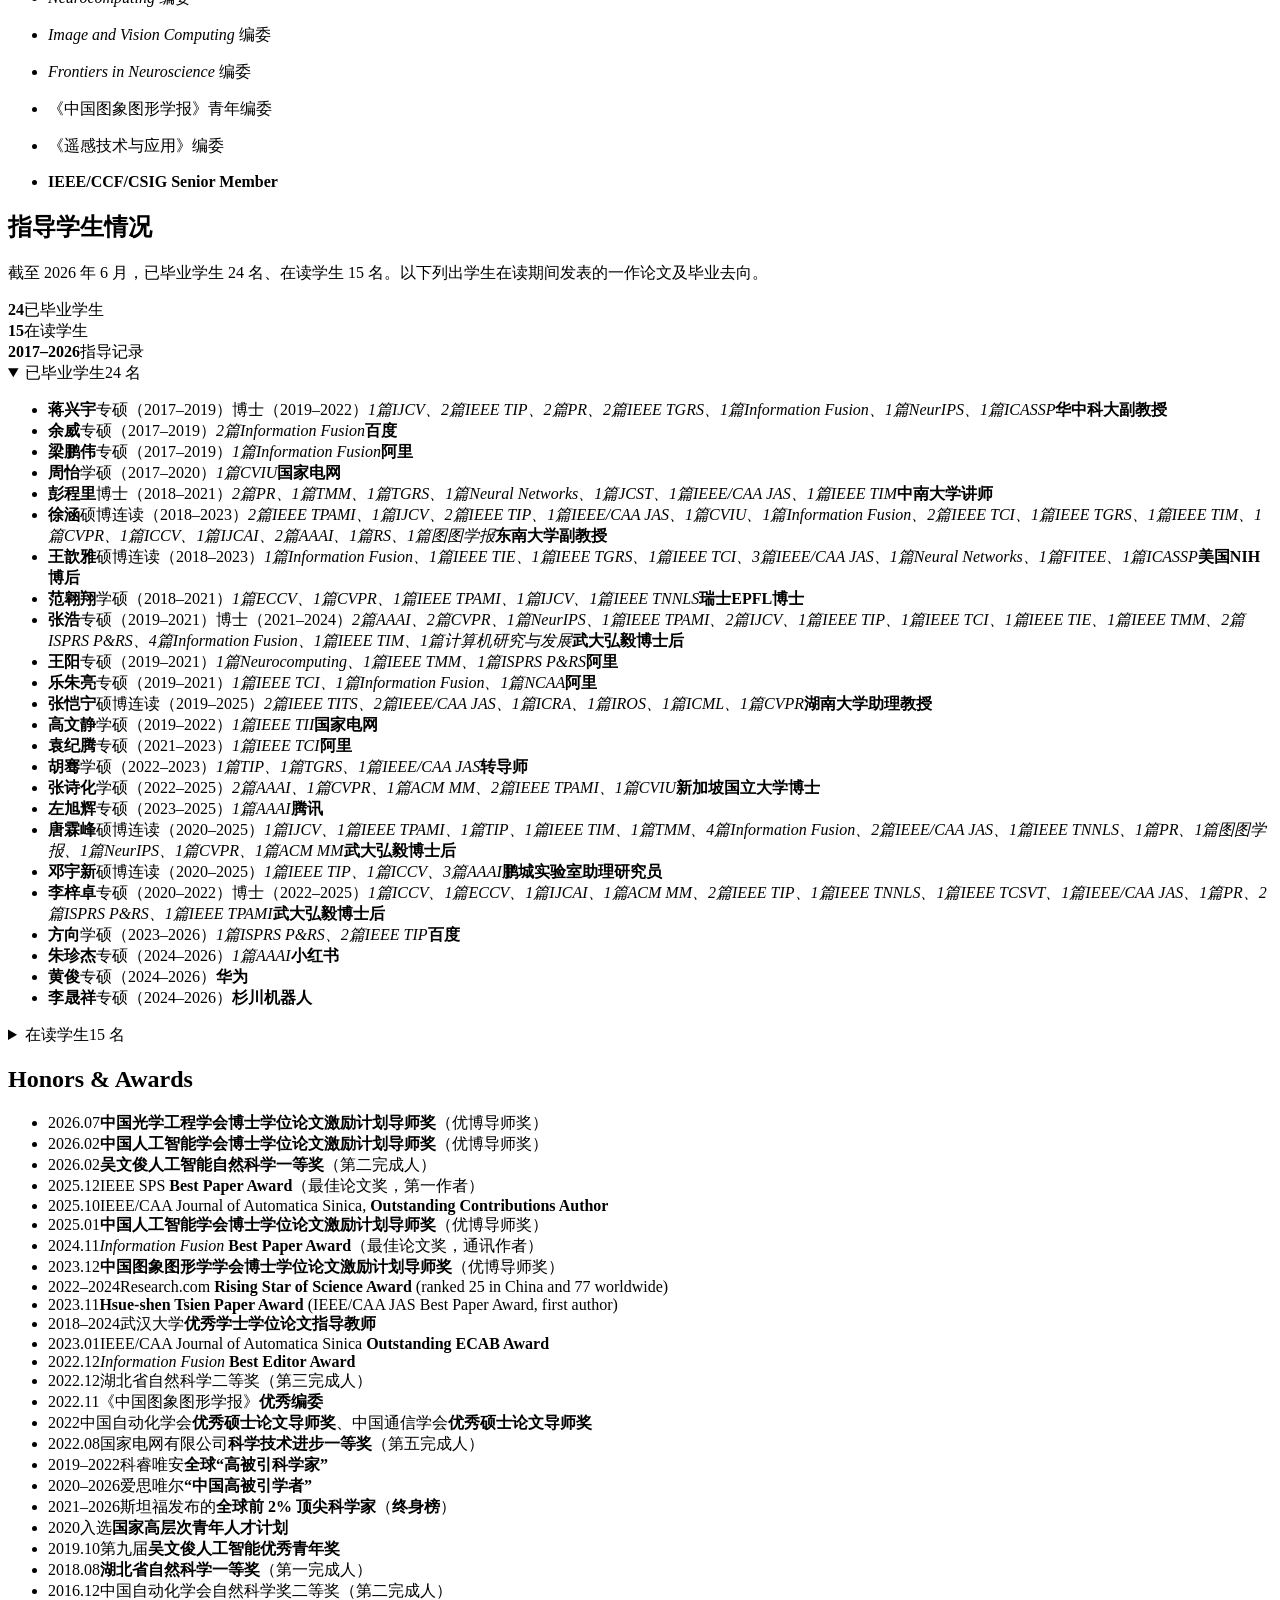
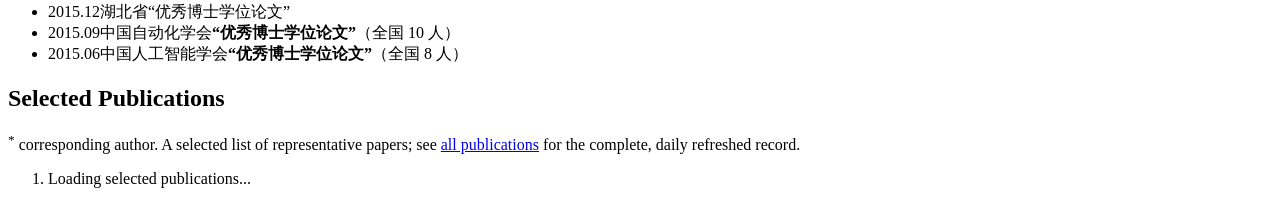
==== commit 258a9137: "Update research interests" ====
--- a/index.html
+++ b/index.html
@@ -66,7 +66,7 @@
             <span class="scholar-stat">Last success <strong id="scholar-sync-status">2026-08-11 09:58 CST</strong></span>
           </div>
           <div class="research-interests">
-            <p>Research interests: <strong>computer vision and machine learning, with a current focus on point/feature/image matching and registration; related interests include information fusion, image super resolution, hyperspectral image analysis, and infrared imaging.</strong></p>
+            <p>Research interests: <strong>Computer Vision, Image Processing, Information Fusion, Multimodal Large Models, Embodied AI, AI for Science.</strong></p>
           </div>
         </div>
         <div class="profile-image">
@@ -86,7 +86,7 @@
     <section id="research" aria-labelledby="research-heading">
       <h2 id="research-heading"><strong>Research Interests</strong></h2>
       <ul id="source-research">
-        <li>Generally speaking, my research interests lie in computer vision and machine learning. My current research is mainly focused on point/feature/image matching/registration, and also includes information fusion, image super resolution, hyperspectral image analysis, infrared imaging, etc.</li>
+        <li>Computer Vision, Image Processing, Information Fusion, Multimodal Large Models, Embodied AI, AI for Science.</li>
       </ul>
     </section>
 
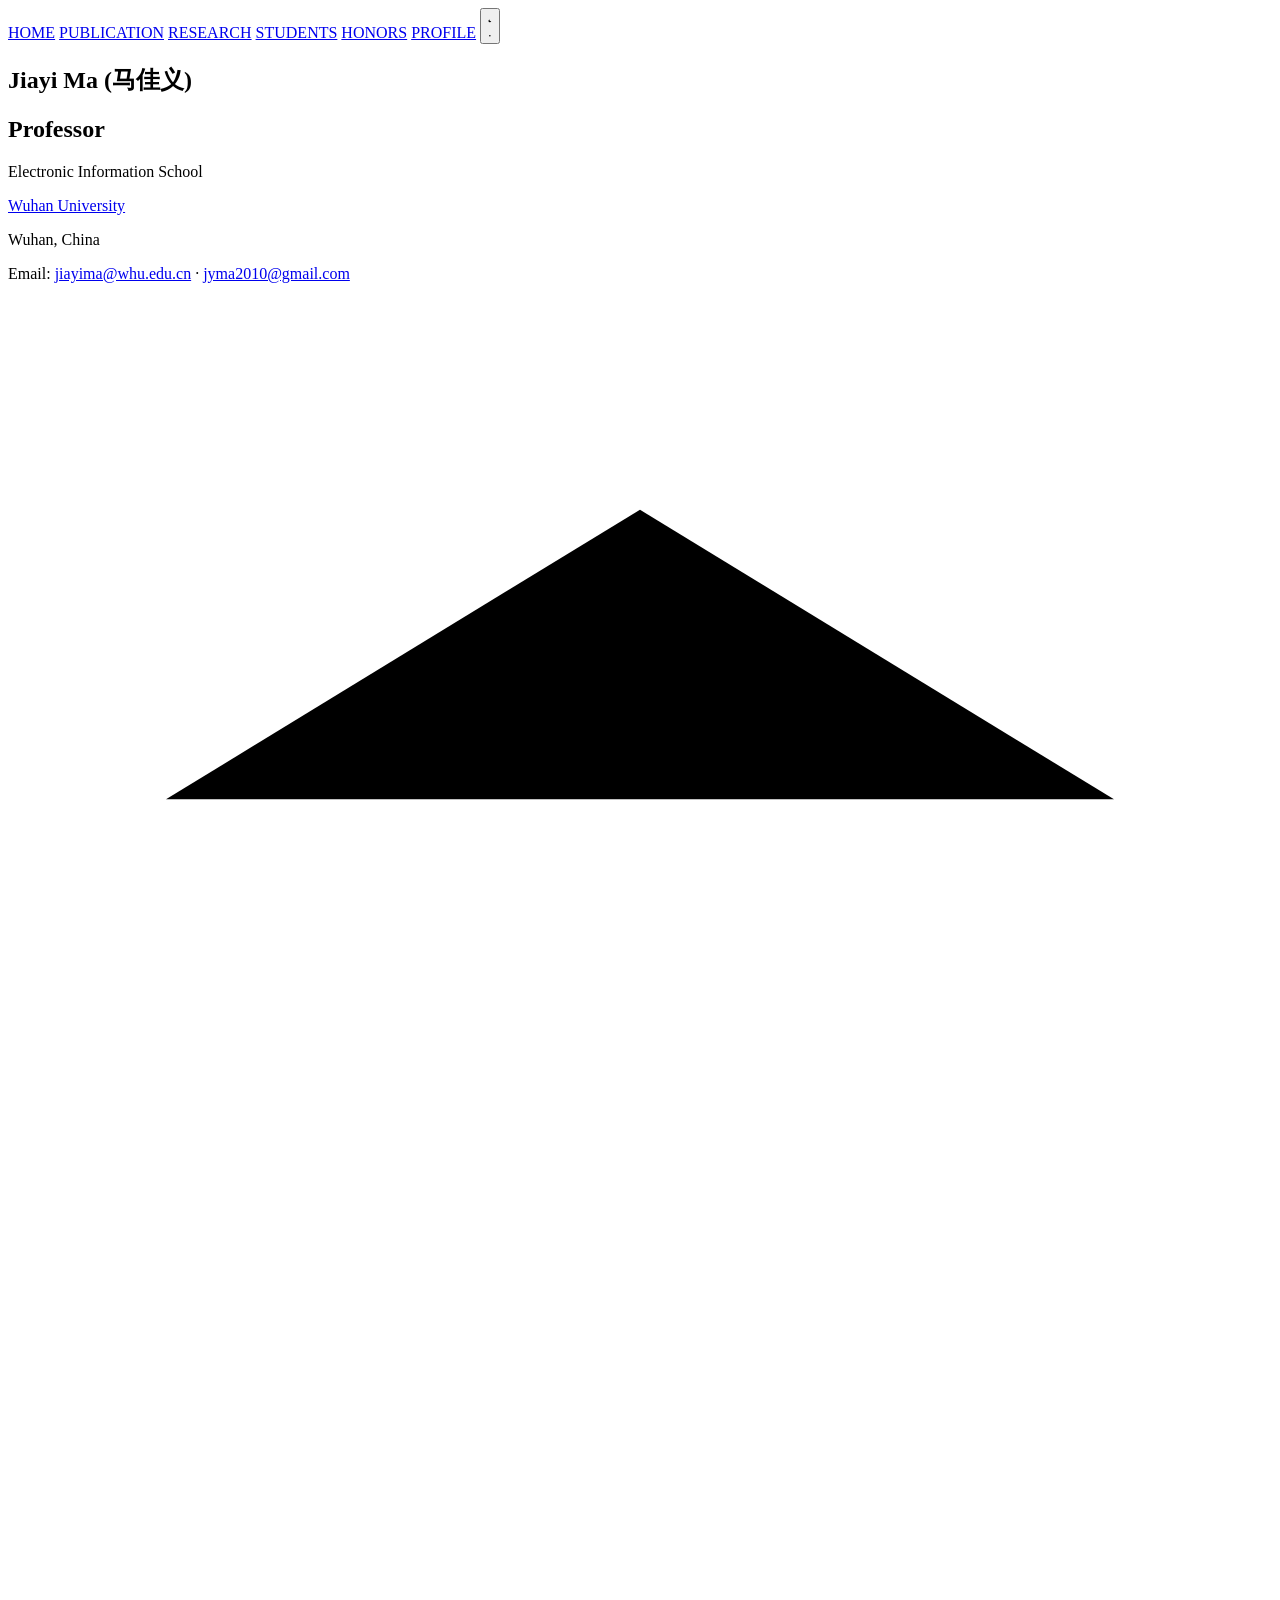
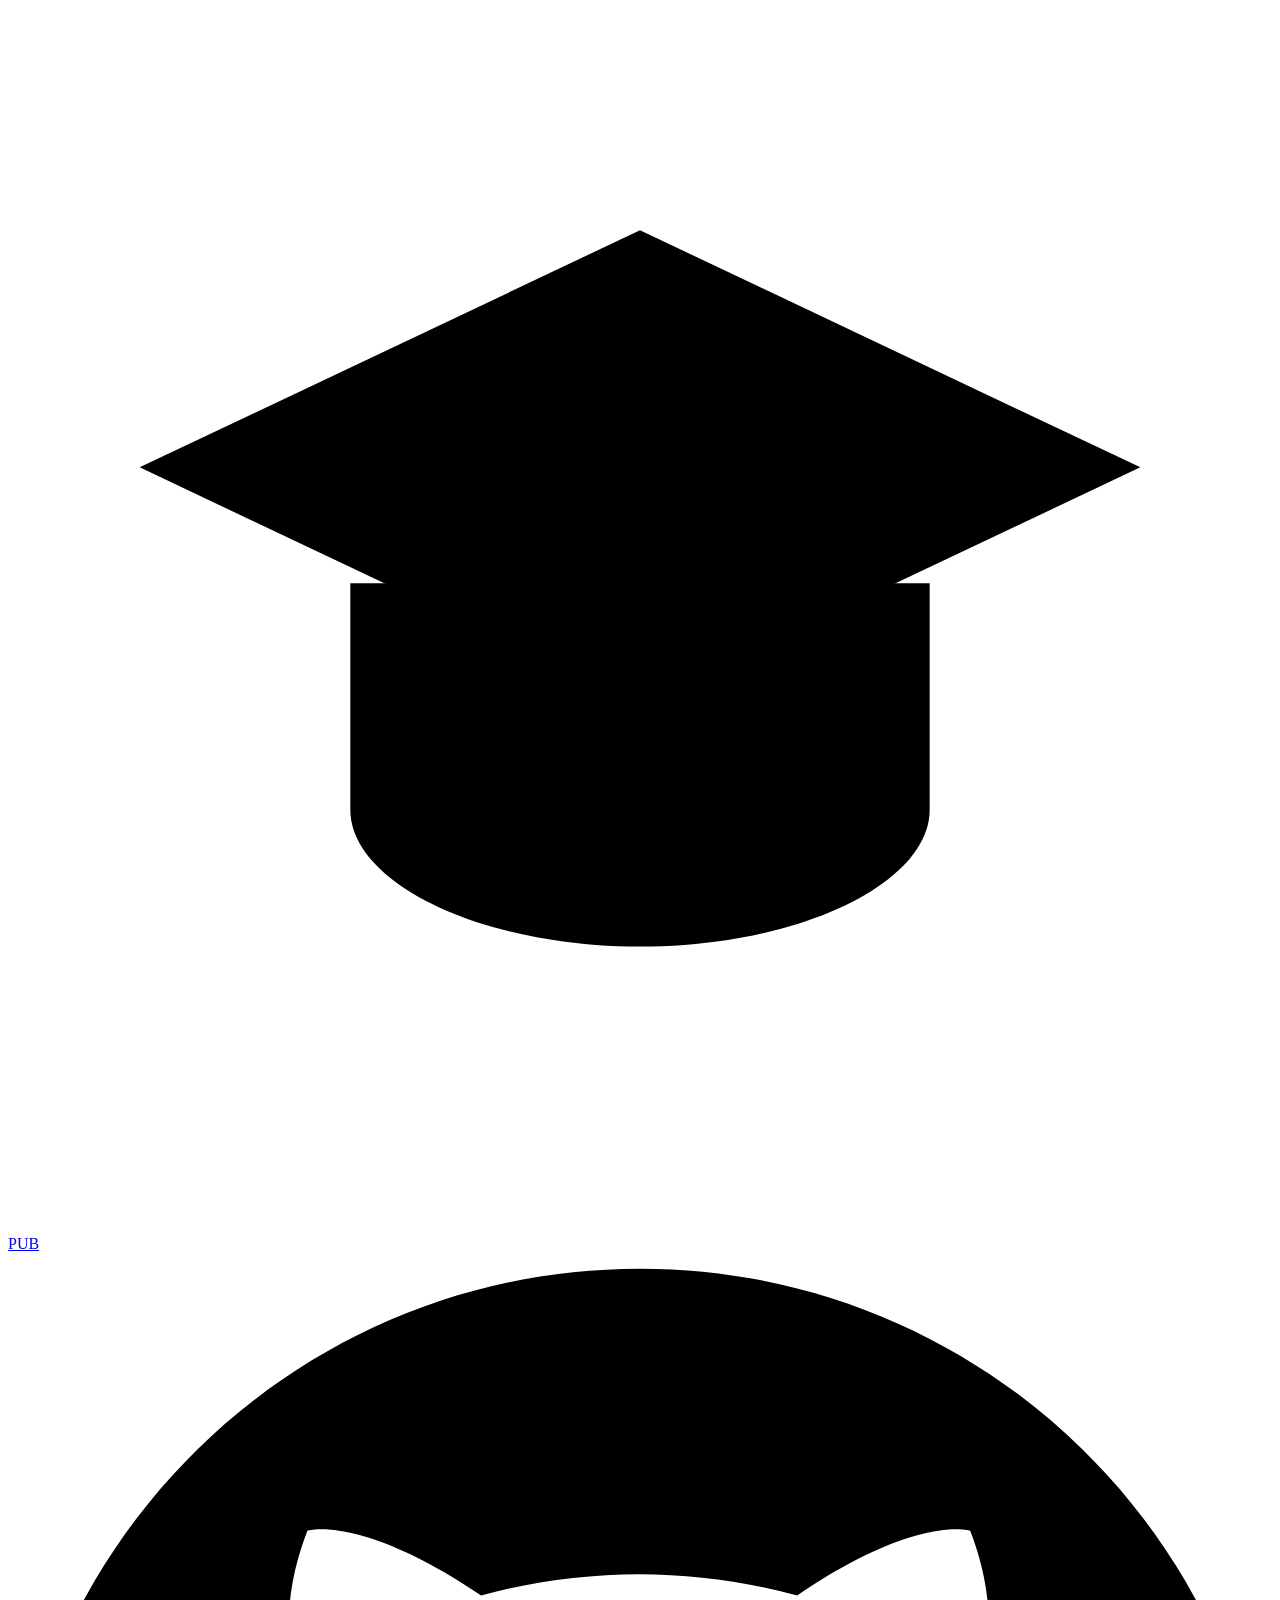
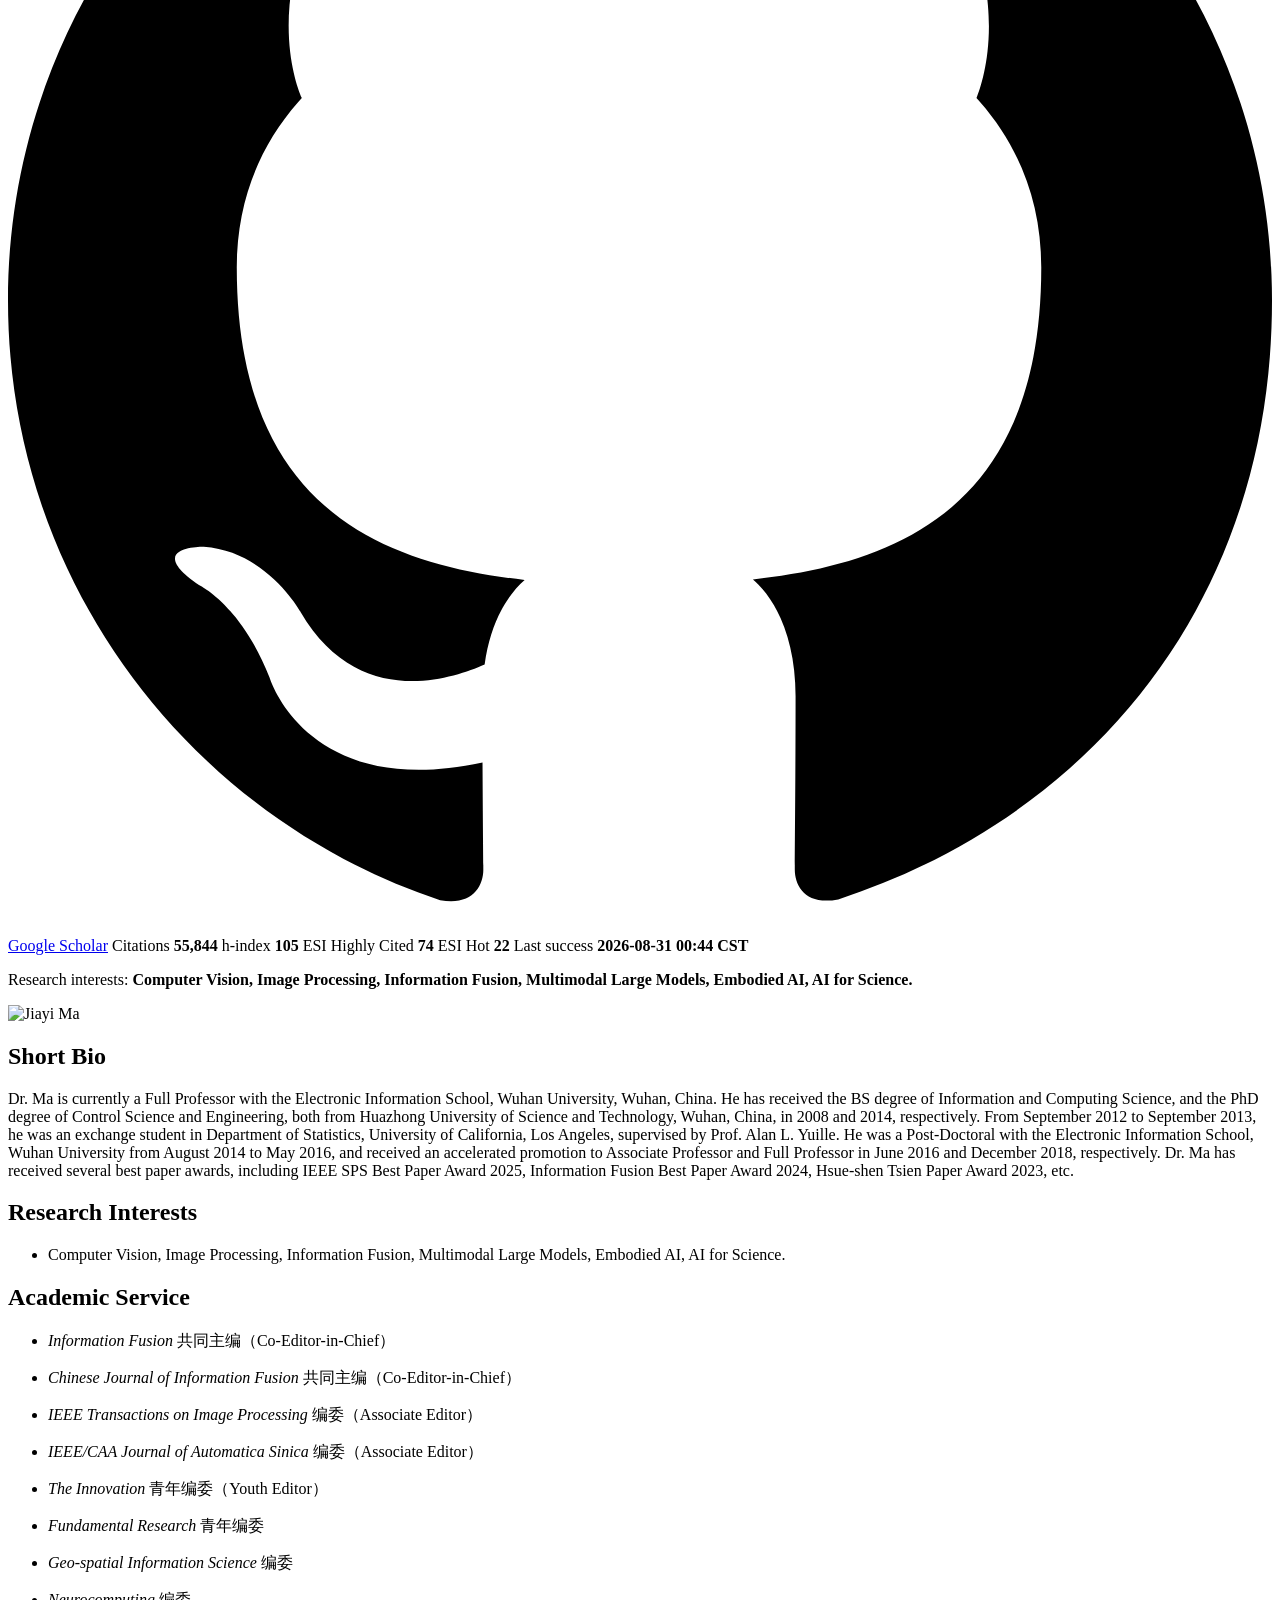
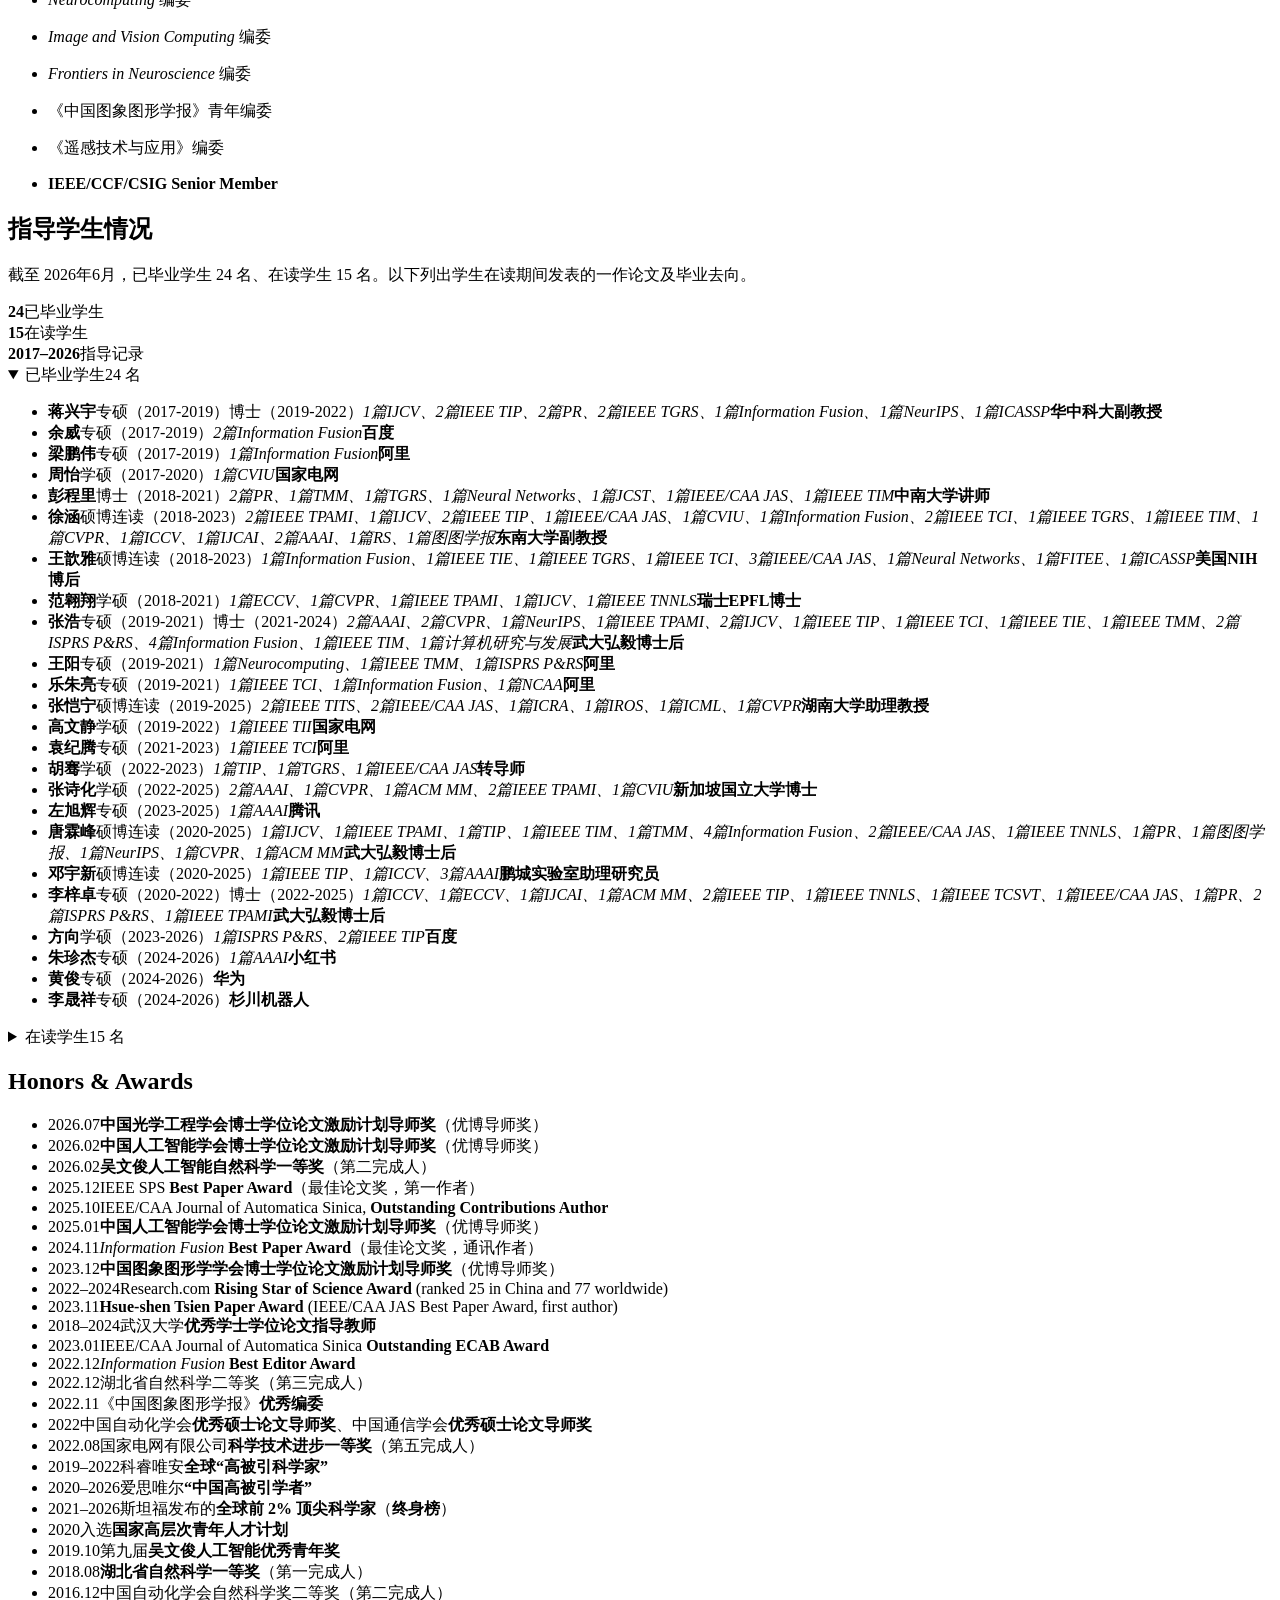
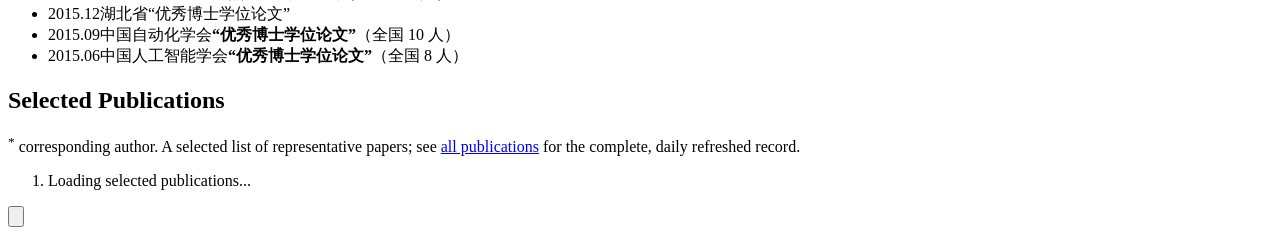
==== commit 9c49996f: "Automate profile and student updates" ====
--- a/index.html
+++ b/index.html
@@ -66,7 +66,7 @@
             <span class="scholar-stat">Last success <strong id="scholar-sync-status">2026-08-11 09:58 CST</strong></span>
           </div>
           <div class="research-interests">
-            <p>Research interests: <strong>Computer Vision, Image Processing, Information Fusion, Multimodal Large Models, Embodied AI, AI for Science.</strong></p>
+            <p>Research interests: <strong id="source-research-summary">Computer Vision, Image Processing, Information Fusion, Multimodal Large Models, Embodied AI, AI for Science.</strong></p>
           </div>
         </div>
         <div class="profile-image">
@@ -111,7 +111,7 @@
 
     <section id="students" class="students-section" aria-labelledby="students-heading">
       <h2 id="students-heading"><strong>指导学生情况</strong></h2>
-      <p class="section-intro">截至 2026 年 6 月，已毕业学生 24 名、在读学生 15 名。以下列出学生在读期间发表的一作论文及毕业去向。</p>
+      <p class="section-intro">截至 2026年6月，已毕业学生 24 名、在读学生 15 名。以下列出学生在读期间发表的一作论文及毕业去向。</p>
 
       <div class="mentorship-summary" aria-label="Student mentorship summary">
         <div><strong>24</strong><span>已毕业学生</span></div>
@@ -122,51 +122,51 @@
       <details class="student-group" open>
         <summary><span>已毕业学生</span><span class="group-count">24 名</span></summary>
         <ul class="student-list">
-          <li><strong>蒋兴宇</strong><span>专硕（2017–2019）博士（2019–2022）</span><em>1篇IJCV、2篇IEEE TIP、2篇PR、2篇IEEE TGRS、1篇Information Fusion、1篇NeurIPS、1篇ICASSP</em><b>华中科大副教授</b></li>
-          <li><strong>余威</strong><span>专硕（2017–2019）</span><em>2篇Information Fusion</em><b>百度</b></li>
-          <li><strong>梁鹏伟</strong><span>专硕（2017–2019）</span><em>1篇Information Fusion</em><b>阿里</b></li>
-          <li><strong>周怡</strong><span>学硕（2017–2020）</span><em>1篇CVIU</em><b>国家电网</b></li>
-          <li><strong>彭程里</strong><span>博士（2018–2021）</span><em>2篇PR、1篇TMM、1篇TGRS、1篇Neural Networks、1篇JCST、1篇IEEE/CAA JAS、1篇IEEE TIM</em><b>中南大学讲师</b></li>
-          <li><strong>徐涵</strong><span>硕博连读（2018–2023）</span><em>2篇IEEE TPAMI、1篇IJCV、2篇IEEE TIP、1篇IEEE/CAA JAS、1篇CVIU、1篇Information Fusion、2篇IEEE TCI、1篇IEEE TGRS、1篇IEEE TIM、1篇CVPR、1篇ICCV、1篇IJCAI、2篇AAAI、1篇RS、1篇图图学报</em><b>东南大学副教授</b></li>
-          <li><strong>王歆雅</strong><span>硕博连读（2018–2023）</span><em>1篇Information Fusion、1篇IEEE TIE、1篇IEEE TGRS、1篇IEEE TCI、3篇IEEE/CAA JAS、1篇Neural Networks、1篇FITEE、1篇ICASSP</em><b>美国NIH博后</b></li>
-          <li><strong>范翱翔</strong><span>学硕（2018–2021）</span><em>1篇ECCV、1篇CVPR、1篇IEEE TPAMI、1篇IJCV、1篇IEEE TNNLS</em><b>瑞士EPFL博士</b></li>
-          <li><strong>张浩</strong><span>专硕（2019–2021）博士（2021–2024）</span><em>2篇AAAI、2篇CVPR、1篇NeurIPS、1篇IEEE TPAMI、2篇IJCV、1篇IEEE TIP、1篇IEEE TCI、1篇IEEE TIE、1篇IEEE TMM、2篇ISPRS P&amp;RS、4篇Information Fusion、1篇IEEE TIM、1篇计算机研究与发展</em><b>武大弘毅博士后</b></li>
-          <li><strong>王阳</strong><span>专硕（2019–2021）</span><em>1篇Neurocomputing、1篇IEEE TMM、1篇ISPRS P&amp;RS</em><b>阿里</b></li>
-          <li><strong>乐朱亮</strong><span>专硕（2019–2021）</span><em>1篇IEEE TCI、1篇Information Fusion、1篇NCAA</em><b>阿里</b></li>
-          <li><strong>张恺宁</strong><span>硕博连读（2019–2025）</span><em>2篇IEEE TITS、2篇IEEE/CAA JAS、1篇ICRA、1篇IROS、1篇ICML、1篇CVPR</em><b>湖南大学助理教授</b></li>
-          <li><strong>高文静</strong><span>学硕（2019–2022）</span><em>1篇IEEE TII</em><b>国家电网</b></li>
-          <li><strong>袁纪腾</strong><span>专硕（2021–2023）</span><em>1篇IEEE TCI</em><b>阿里</b></li>
-          <li><strong>胡骞</strong><span>学硕（2022–2023）</span><em>1篇TIP、1篇TGRS、1篇IEEE/CAA JAS</em><b>转导师</b></li>
-          <li><strong>张诗化</strong><span>学硕（2022–2025）</span><em>2篇AAAI、1篇CVPR、1篇ACM MM、2篇IEEE TPAMI、1篇CVIU</em><b>新加坡国立大学博士</b></li>
-          <li><strong>左旭辉</strong><span>专硕（2023–2025）</span><em>1篇AAAI</em><b>腾讯</b></li>
-          <li><strong>唐霖峰</strong><span>硕博连读（2020–2025）</span><em>1篇IJCV、1篇IEEE TPAMI、1篇TIP、1篇IEEE TIM、1篇TMM、4篇Information Fusion、2篇IEEE/CAA JAS、1篇IEEE TNNLS、1篇PR、1篇图图学报、1篇NeurIPS、1篇CVPR、1篇ACM MM</em><b>武大弘毅博士后</b></li>
-          <li><strong>邓宇新</strong><span>硕博连读（2020–2025）</span><em>1篇IEEE TIP、1篇ICCV、3篇AAAI</em><b>鹏城实验室助理研究员</b></li>
-          <li><strong>李梓卓</strong><span>专硕（2020–2022）博士（2022–2025）</span><em>1篇ICCV、1篇ECCV、1篇IJCAI、1篇ACM MM、2篇IEEE TIP、1篇IEEE TNNLS、1篇IEEE TCSVT、1篇IEEE/CAA JAS、1篇PR、2篇ISPRS P&amp;RS、1篇IEEE TPAMI</em><b>武大弘毅博士后</b></li>
-          <li><strong>方向</strong><span>学硕（2023–2026）</span><em>1篇ISPRS P&amp;RS、2篇IEEE TIP</em><b>百度</b></li>
-          <li><strong>朱珍杰</strong><span>专硕（2024–2026）</span><em>1篇AAAI</em><b>小红书</b></li>
-          <li><strong>黄俊</strong><span>专硕（2024–2026）</span><b>华为</b></li>
-          <li><strong>李晟祥</strong><span>专硕（2024–2026）</span><b>杉川机器人</b></li>
+          <li><strong>蒋兴宇</strong><span>专硕（2017-2019）博士（2019-2022）</span><em>1篇IJCV、2篇IEEE TIP、2篇PR、2篇IEEE TGRS、1篇Information Fusion、1篇NeurIPS、1篇ICASSP</em><b>华中科大副教授</b></li>
+          <li><strong>余威</strong><span>专硕（2017-2019）</span><em>2篇Information Fusion</em><b>百度</b></li>
+          <li><strong>梁鹏伟</strong><span>专硕（2017-2019）</span><em>1篇Information Fusion</em><b>阿里</b></li>
+          <li><strong>周怡</strong><span>学硕（2017-2020）</span><em>1篇CVIU</em><b>国家电网</b></li>
+          <li><strong>彭程里</strong><span>博士（2018-2021）</span><em>2篇PR、1篇TMM、1篇TGRS、1篇Neural Networks、1篇JCST、1篇IEEE/CAA JAS、1篇IEEE TIM</em><b>中南大学讲师</b></li>
+          <li><strong>徐涵</strong><span>硕博连读（2018-2023）</span><em>2篇IEEE TPAMI、1篇IJCV、2篇IEEE TIP、1篇IEEE/CAA JAS、1篇CVIU、1篇Information Fusion、2篇IEEE TCI、1篇IEEE TGRS、1篇IEEE TIM、1篇CVPR、1篇ICCV、1篇IJCAI、2篇AAAI、1篇RS、1篇图图学报</em><b>东南大学副教授</b></li>
+          <li><strong>王歆雅</strong><span>硕博连读（2018-2023）</span><em>1篇Information Fusion、1篇IEEE TIE、1篇IEEE TGRS、1篇IEEE TCI、3篇IEEE/CAA JAS、1篇Neural Networks、1篇FITEE、1篇ICASSP</em><b>美国NIH博后</b></li>
+          <li><strong>范翱翔</strong><span>学硕（2018-2021）</span><em>1篇ECCV、1篇CVPR、1篇IEEE TPAMI、1篇IJCV、1篇IEEE TNNLS</em><b>瑞士EPFL博士</b></li>
+          <li><strong>张浩</strong><span>专硕（2019-2021）博士（2021-2024）</span><em>2篇AAAI、2篇CVPR、1篇NeurIPS、1篇IEEE TPAMI、2篇IJCV、1篇IEEE TIP、1篇IEEE TCI、1篇IEEE TIE、1篇IEEE TMM、2篇ISPRS P&amp;RS、4篇Information Fusion、1篇IEEE TIM、1篇计算机研究与发展</em><b>武大弘毅博士后</b></li>
+          <li><strong>王阳</strong><span>专硕（2019-2021）</span><em>1篇Neurocomputing、1篇IEEE TMM、1篇ISPRS P&amp;RS</em><b>阿里</b></li>
+          <li><strong>乐朱亮</strong><span>专硕（2019-2021）</span><em>1篇IEEE TCI、1篇Information Fusion、1篇NCAA</em><b>阿里</b></li>
+          <li><strong>张恺宁</strong><span>硕博连读（2019-2025）</span><em>2篇IEEE TITS、2篇IEEE/CAA JAS、1篇ICRA、1篇IROS、1篇ICML、1篇CVPR</em><b>湖南大学助理教授</b></li>
+          <li><strong>高文静</strong><span>学硕（2019-2022）</span><em>1篇IEEE TII</em><b>国家电网</b></li>
+          <li><strong>袁纪腾</strong><span>专硕（2021-2023）</span><em>1篇IEEE TCI</em><b>阿里</b></li>
+          <li><strong>胡骞</strong><span>学硕（2022-2023）</span><em>1篇TIP、1篇TGRS、1篇IEEE/CAA JAS</em><b>转导师</b></li>
+          <li><strong>张诗化</strong><span>学硕（2022-2025）</span><em>2篇AAAI、1篇CVPR、1篇ACM MM、2篇IEEE TPAMI、1篇CVIU</em><b>新加坡国立大学博士</b></li>
+          <li><strong>左旭辉</strong><span>专硕（2023-2025）</span><em>1篇AAAI</em><b>腾讯</b></li>
+          <li><strong>唐霖峰</strong><span>硕博连读（2020-2025）</span><em>1篇IJCV、1篇IEEE TPAMI、1篇TIP、1篇IEEE TIM、1篇TMM、4篇Information Fusion、2篇IEEE/CAA JAS、1篇IEEE TNNLS、1篇PR、1篇图图学报、1篇NeurIPS、1篇CVPR、1篇ACM MM</em><b>武大弘毅博士后</b></li>
+          <li><strong>邓宇新</strong><span>硕博连读（2020-2025）</span><em>1篇IEEE TIP、1篇ICCV、3篇AAAI</em><b>鹏城实验室助理研究员</b></li>
+          <li><strong>李梓卓</strong><span>专硕（2020-2022）博士（2022-2025）</span><em>1篇ICCV、1篇ECCV、1篇IJCAI、1篇ACM MM、2篇IEEE TIP、1篇IEEE TNNLS、1篇IEEE TCSVT、1篇IEEE/CAA JAS、1篇PR、2篇ISPRS P&amp;RS、1篇IEEE TPAMI</em><b>武大弘毅博士后</b></li>
+          <li><strong>方向</strong><span>学硕（2023-2026）</span><em>1篇ISPRS P&amp;RS、2篇IEEE TIP</em><b>百度</b></li>
+          <li><strong>朱珍杰</strong><span>专硕（2024-2026）</span><em>1篇AAAI</em><b>小红书</b></li>
+          <li><strong>黄俊</strong><span>专硕（2024-2026）</span><b>华为</b></li>
+          <li><strong>李晟祥</strong><span>专硕（2024-2026）</span><b>杉川机器人</b></li>
         </ul>
       </details>
 
       <details class="student-group">
         <summary><span>在读学生</span><span class="group-count">15 名</span></summary>
         <ul class="student-list compact">
-          <li><strong>夏一帆</strong><span>直博（2021–）</span><em>1篇IJCV、1篇PR、2篇IEEE TIP、1篇ISPRS P&amp;RS、3篇AAAI</em></li>
-          <li><strong>卢意帆</strong><span>硕博连读（2021–）</span><em>1篇Cell、1篇IJCV、1篇CVPR、1篇AAAI、1篇IEEE/CAA JAS</em></li>
-          <li><strong>龚美琪</strong><span>专硕（2021–2023）博士（2023–）</span><em>1篇CVIU、2篇TGRS、1篇IEEE/CAA JAS、1篇IJCAI、1篇ICCV</em></li>
-          <li><strong>王何百旭</strong><span>硕博连读（2022–）</span><em>2篇Information Fusion、1篇NeurIPS、1篇CVPR、1篇ICCV、1篇AAAI、1篇ACM MM</em></li>
-          <li><strong>向昕宇</strong><span>专硕（2022–2024）博士（2024–）</span><em>3篇Information Fusion、1篇CVPR、1篇AAAI、1篇电子与信息学报</em></li>
-          <li><strong>伊勋鹏</strong><span>硕博连读（2023–）</span><em>2篇ICCV、1篇CVPR、1篇ECCV、2篇IEEE TPAMI、1篇The Innovation、1篇Information Fusion、1篇IEEE/CAA JAS</em></li>
-          <li><strong>燕庆龙</strong><span>专硕（2023–2025）博士（2025–）</span><em>1篇IJCV、1篇Information Fusion、2篇AAAI、1篇自动化学报</em></li>
-          <li><strong>曹磊</strong><span>硕博连读（2024–）</span><em>1篇IEEE TPAMI、2篇NeurIPS</em></li>
-          <li><strong>李春雨</strong><span>学硕（2024–）</span><em>1篇IEEE TPAMI</em></li>
-          <li><strong>乐佳俊</strong><span>直博（2024–）</span><em>2篇AAAI</em></li>
-          <li><strong>张逸冰</strong><span>直博（2025–）</span><em>1篇ICCV、1篇ECCV</em></li>
-          <li><strong>查延平</strong><span>学硕（2025–）</span><em>1篇AAAI、1篇CVPR</em></li>
-          <li><strong>王业达</strong><span>专硕（2025–）</span><em>1篇NeurIPS</em></li>
-          <li><strong>王博天</strong><span>专硕（2025–）</span><em>1篇AAAI</em></li>
-          <li><strong>徐天浩</strong><span>专硕（2025–）</span><em>1篇CVPR</em></li>
+          <li><strong>夏一帆</strong><span>直博（2021-）</span><em>1篇IJCV、1篇PR、2篇IEEE TIP、1篇ISPRS P&amp;RS、3篇AAAI</em></li>
+          <li><strong>卢意帆</strong><span>硕博连读（2021-）</span><em>1篇Cell、1篇IJCV、1篇CVPR、1篇AAAI、1篇IEEE/CAA JAS</em></li>
+          <li><strong>龚美琪</strong><span>专硕（2021-2023）博士（2023-）</span><em>1篇CVIU、2篇TGRS、1篇IEEE/CAA JAS、1篇IJCAI、1篇ICCV</em></li>
+          <li><strong>王何百旭</strong><span>硕博连读（2022-）</span><em>2篇Information Fusion、1篇NeurIPS、1篇CVPR、1篇ICCV、1篇AAAI、1篇ACM MM</em></li>
+          <li><strong>向昕宇</strong><span>专硕（2022-2024）博士（2024-）</span><em>3篇Information Fusion、1篇CVPR、1篇AAAI、1篇电子与信息学报</em></li>
+          <li><strong>伊勋鹏</strong><span>硕博连读（2023-）</span><em>2篇ICCV、1篇CVPR、1篇ECCV、2篇IEEE TPAMI、1篇The Innovation、1篇Information Fusion、1篇IEEE/CAA JAS</em></li>
+          <li><strong>燕庆龙</strong><span>专硕（2023-2025）博士（2025-）</span><em>1篇IJCV、1篇Information Fusion、2篇AAAI、1篇自动化学报</em></li>
+          <li><strong>曹磊</strong><span>硕博连读（2024-）</span><em>1篇IEEE TPAMI、2篇NeurIPS</em></li>
+          <li><strong>李春雨</strong><span>学硕（2024-）</span><em>1篇IEEE TPAMI</em></li>
+          <li><strong>乐佳俊</strong><span>直博（2024-）</span><em>2篇AAAI</em></li>
+          <li><strong>张逸冰</strong><span>直博（2025-）</span><em>1篇ICCV、1篇ECCV</em></li>
+          <li><strong>查延平</strong><span>学硕（2025-）</span><em>1篇AAAI、1篇CVPR</em></li>
+          <li><strong>王业达</strong><span>专硕（2025-）</span><em>1篇NeurIPS</em></li>
+          <li><strong>王博天</strong><span>专硕（2025-）</span><em>1篇AAAI</em></li>
+          <li><strong>徐天浩</strong><span>专硕（2025-）</span><em>1篇CVPR</em></li>
         </ul>
       </details>
     </section>
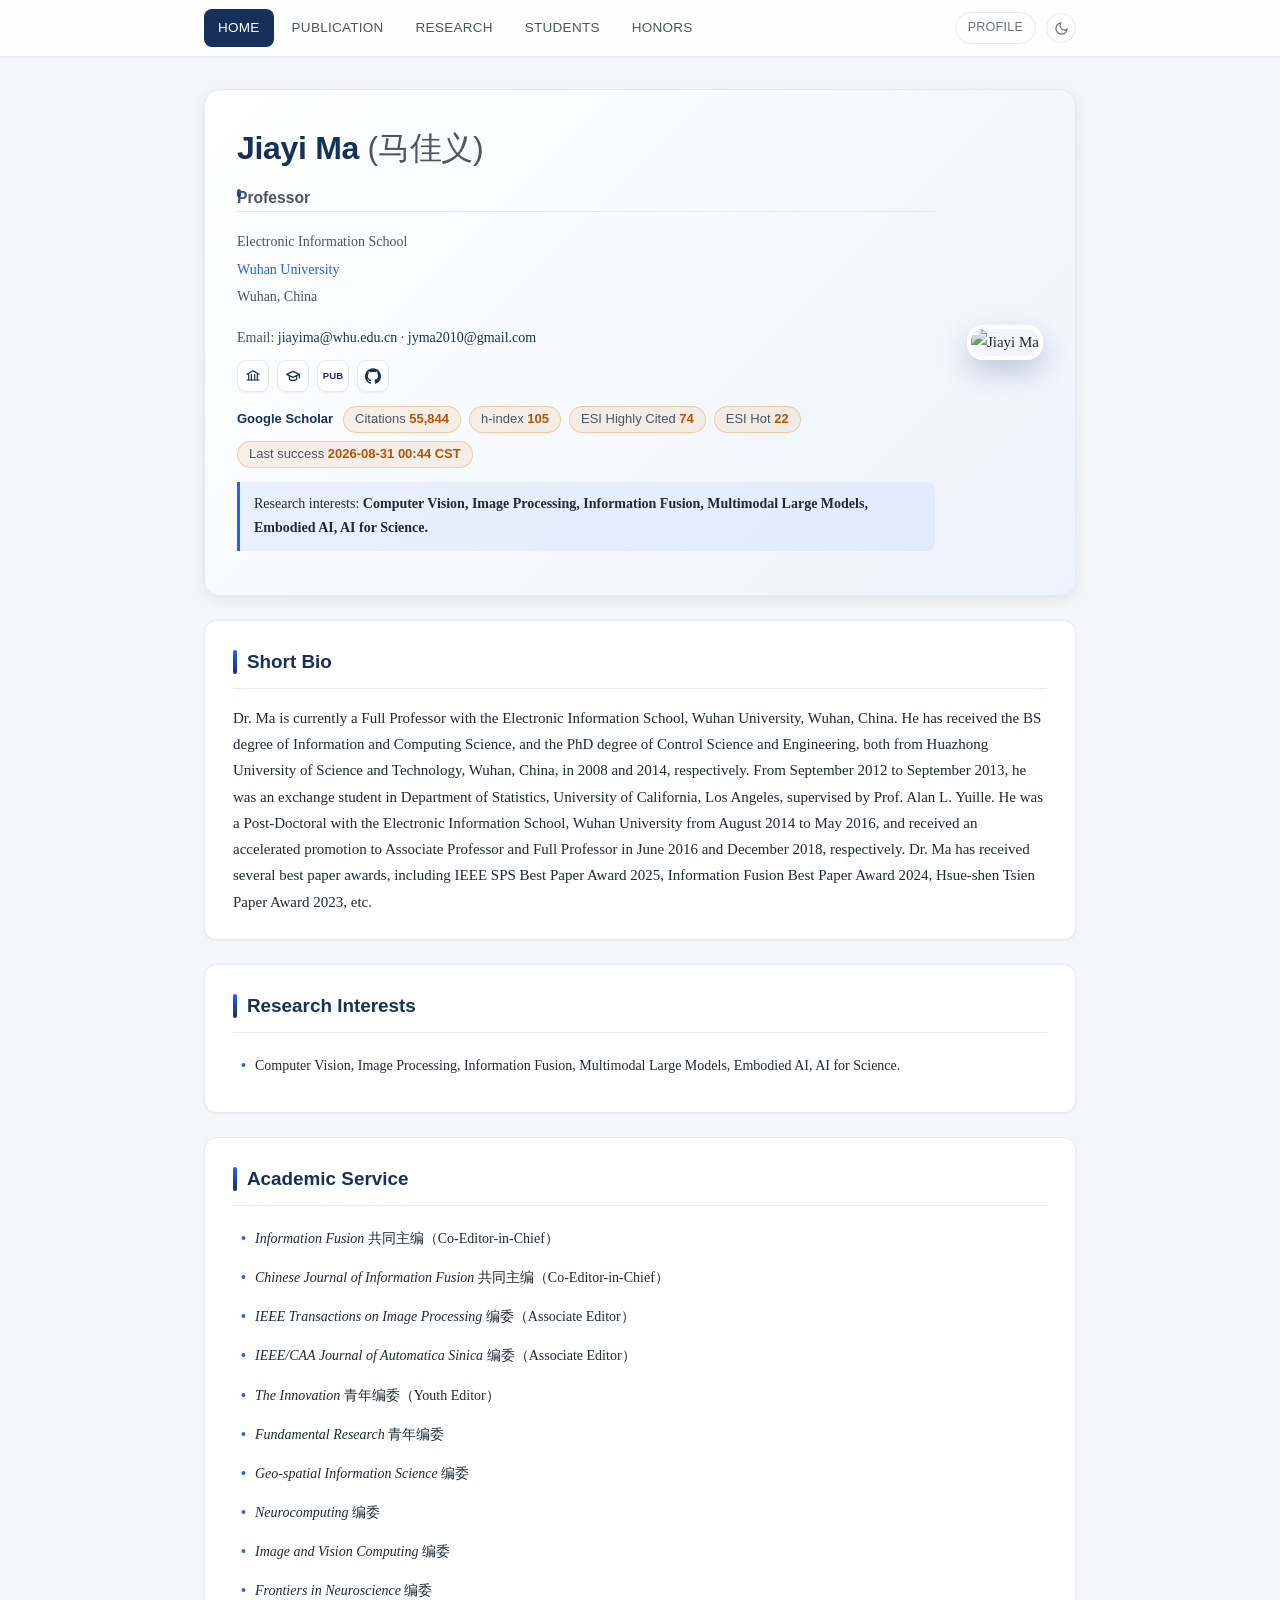
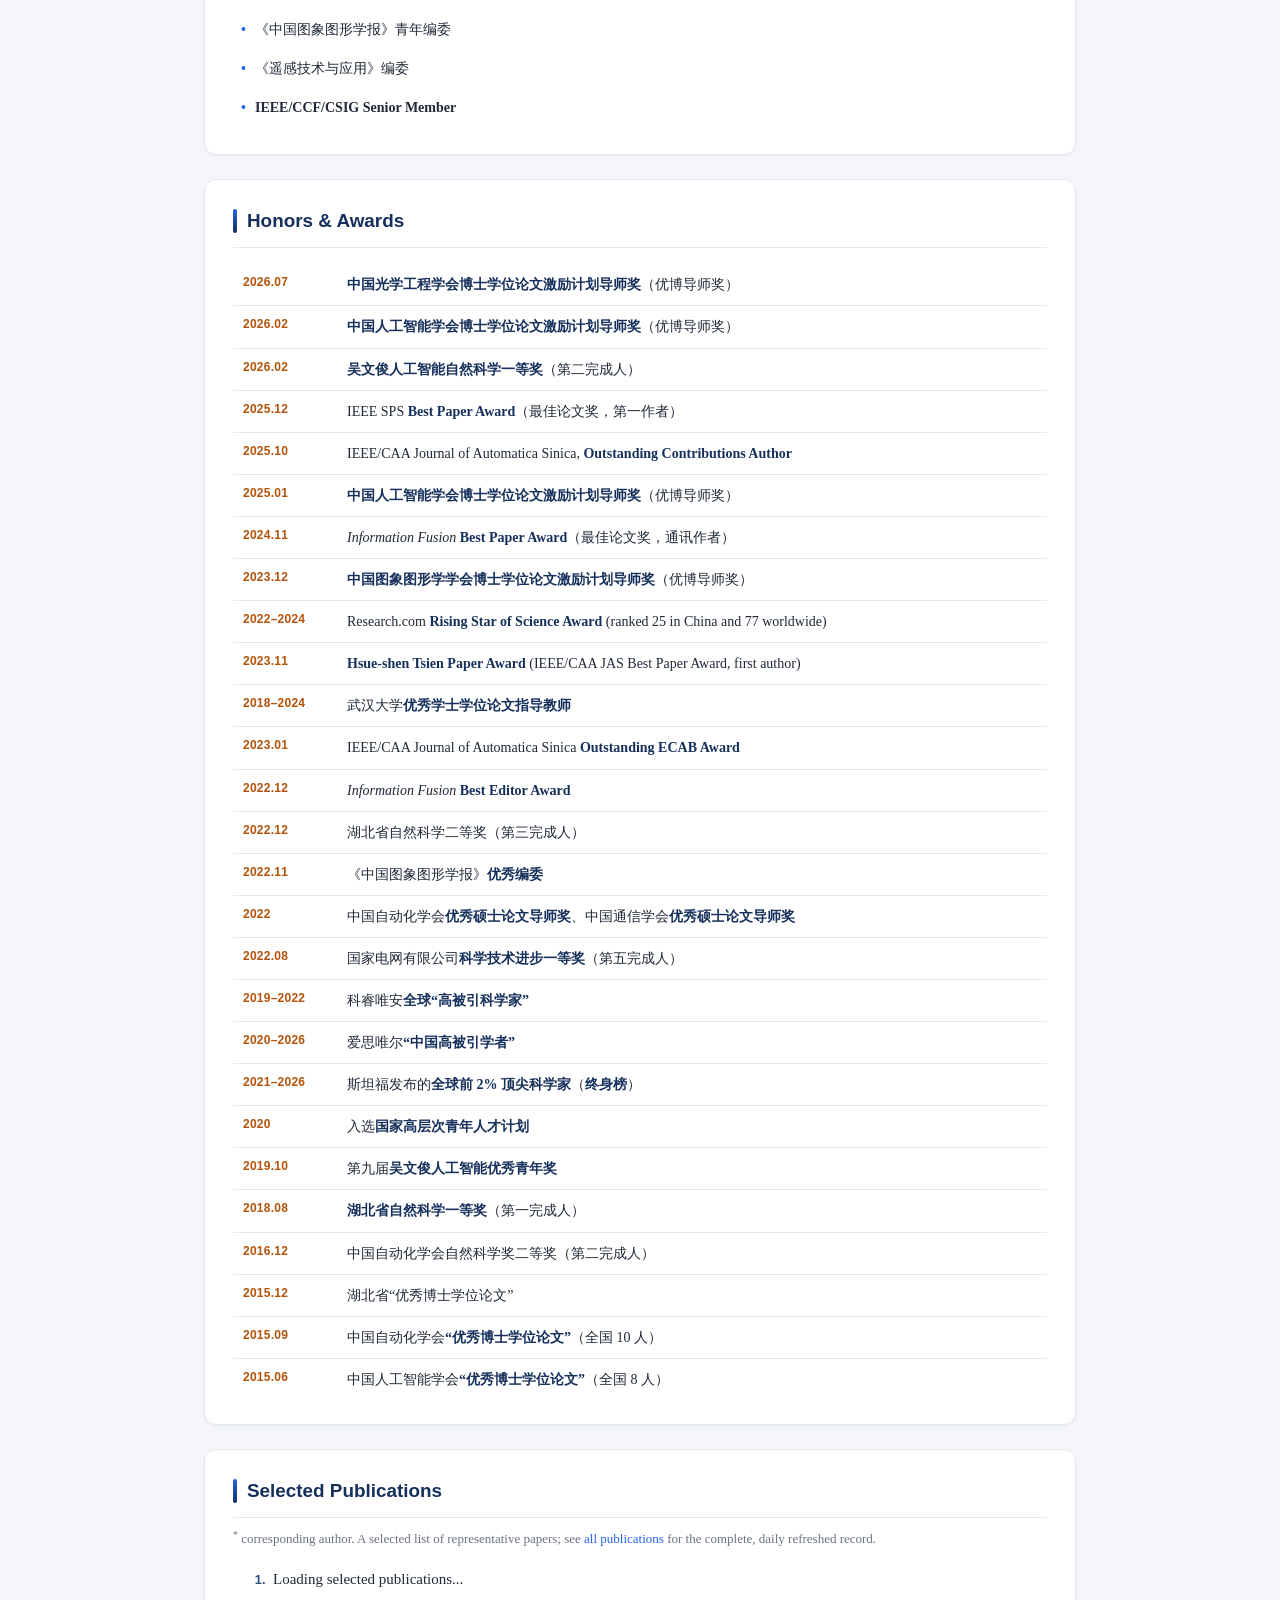
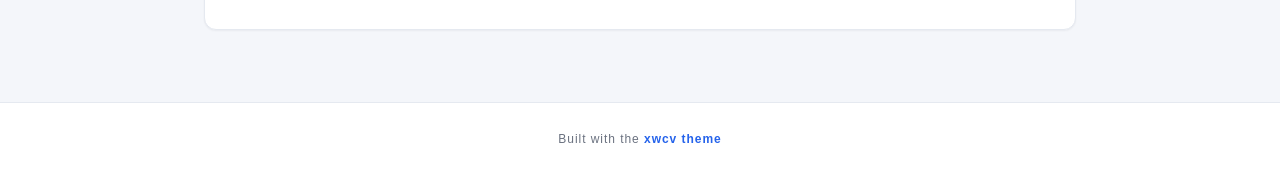
==== commit dc96b736: "Add xwcv theme attribution" ====
--- a/index.html
+++ b/index.html
@@ -210,5 +210,8 @@
       <ol id="selected-publications-list" aria-live="polite"><li>Loading selected publications...</li></ol>
     </section>
   </main>
+  <footer class="bottombar" role="contentinfo">
+    Built with the <a href="https://github.com/xwcv/xwcv.github.io" target="_blank" rel="noopener noreferrer">xwcv theme</a>
+  </footer>
 </body>
 </html>
--- a/res/mystyle.css
+++ b/res/mystyle.css
@@ -0,0 +1,1361 @@
+/* ===== CSS Reset & Base ===== */
+*, *::before, *::after {
+    box-sizing: border-box;
+    margin: 0;
+    padding: 0;
+}
+
+:root {
+    --primary: #16305c;
+    --primary-light: #2c5282;
+    --accent: #2563eb;
+    --accent-soft: rgba(37, 99, 235, 0.07);
+    --amber: #b45309;
+    --amber-soft: rgba(217, 119, 6, 0.09);
+    --text: #1f2937;
+    --text-light: #4b5563;
+    --muted: #6b7280;
+    --bg: #f4f6fa;
+    --white: #ffffff;
+    --border: #e5e9f0;
+    --shadow-sm: 0 1px 2px rgba(16, 24, 40, 0.05);
+    --shadow: 0 1px 3px rgba(16, 24, 40, 0.08);
+    --shadow-md: 0 4px 12px rgba(16, 24, 40, 0.08);
+    --shadow-lg: 0 8px 24px rgba(16, 24, 40, 0.12);
+    --radius: 12px;
+    --nav-h: 56px;
+    --font-serif: Georgia, Cambria, "Times New Roman", "Songti SC", "STSong", "SimSun", serif;
+    --font-sans: -apple-system, BlinkMacSystemFont, "Segoe UI", Roboto, "Helvetica Neue", "PingFang SC", "Hiragino Sans GB", "Microsoft YaHei", sans-serif;
+}
+
+html {
+    scroll-behavior: smooth;
+}
+
+@media (prefers-reduced-motion: reduce) {
+    html {
+        scroll-behavior: auto;
+    }
+
+    main section.reveal {
+        opacity: 1;
+        transform: none;
+        transition: none;
+    }
+}
+
+body {
+    font-family: var(--font-serif);
+    font-size: 15px;
+    line-height: 1.75;
+    color: var(--text);
+    background: var(--bg);
+    -webkit-font-smoothing: antialiased;
+    transition: background-color 0.25s ease, color 0.25s ease;
+}
+
+::selection {
+    background: rgba(37, 99, 235, 0.18);
+}
+
+:focus-visible {
+    outline: 2px solid var(--accent);
+    outline-offset: 2px;
+    border-radius: 4px;
+}
+
+/* ===== Layout ===== */
+.container {
+    max-width: 920px;
+    margin: 0 auto;
+    padding: 0 24px;
+}
+
+/* ===== Navigation ===== */
+.topnav {
+    background: rgba(255, 255, 255, 0.88);
+    -webkit-backdrop-filter: blur(10px) saturate(1.5);
+    backdrop-filter: blur(10px) saturate(1.5);
+    border-bottom: 1px solid var(--border);
+    box-shadow: var(--shadow-sm);
+    position: sticky;
+    top: 0;
+    z-index: 100;
+}
+
+.topnav .container {
+    display: flex;
+    align-items: center;
+    gap: 4px;
+    min-height: var(--nav-h);
+    padding: 0 24px;
+    max-width: 920px;
+}
+
+.topnav a {
+    color: var(--text-light);
+    padding: 7px 14px;
+    border-radius: 8px;
+    border-bottom: none;
+    font-family: var(--font-sans);
+    font-size: 13.5px;
+    font-weight: 500;
+    letter-spacing: 0.02em;
+    transition: color 0.2s, background 0.2s;
+}
+
+.topnav a:hover {
+    color: var(--primary);
+    background: rgba(22, 48, 92, 0.07);
+    border-bottom: none;
+}
+
+.topnav a.active {
+    color: var(--white);
+    background: var(--primary);
+}
+
+.topnav a.lang {
+    margin-left: auto;
+    border: 1px solid var(--border);
+    padding: 4px 12px;
+    border-radius: 999px;
+    font-size: 12.5px;
+    color: var(--muted);
+}
+
+.topnav a.lang:hover {
+    color: var(--primary);
+    border-color: var(--primary);
+    background: var(--white);
+}
+
+/* ===== Profile Section ===== */
+.profile-section {
+    margin-top: 24px;
+    background: linear-gradient(135deg, #ffffff 0%, #edf3fc 100%);
+    border: 1px solid var(--border);
+    border-radius: 16px;
+    padding: 30px 32px;
+    box-shadow: var(--shadow-md);
+}
+
+.profile-content {
+    display: flex;
+    gap: 32px;
+    align-items: flex-start;
+}
+
+.profile-text {
+    flex: 1;
+    min-width: 0;
+}
+
+.profile-text h1 {
+    font-size: 2rem;
+    font-weight: 700;
+    letter-spacing: -0.01em;
+    color: var(--primary);
+    margin: 0 0 8px 0;
+    font-family: var(--font-sans);
+}
+
+.profile-text h2 {
+    display: block;
+    font-family: var(--font-sans);
+    font-size: 0.98rem;
+    font-weight: 600;
+    letter-spacing: 0;
+    color: var(--text-light);
+    background: transparent;
+    padding: 0;
+    border-radius: 0;
+    margin: 0 0 18px 0;
+}
+
+.affiliation, .contact, .research-interests {
+    margin-bottom: 14px;
+}
+
+.affiliation p, .contact p {
+    margin: 0 0 3px 0;
+    font-size: 14px;
+    color: var(--text-light);
+    overflow-wrap: anywhere;
+}
+
+.research-interests p {
+    margin: 0;
+    font-size: 14px;
+    background: var(--accent-soft);
+    border-left: 3px solid var(--accent);
+    border-radius: 0 8px 8px 0;
+    padding: 10px 14px;
+}
+
+/* Google Scholar stats in the profile section */
+.scholar-stats {
+    display: flex;
+    flex-wrap: wrap;
+    align-items: center;
+    gap: 8px;
+    margin-bottom: 14px;
+    font-family: var(--font-sans);
+    font-size: 13px;
+}
+
+.scholar-stats .scholar-link {
+    font-weight: 600;
+    color: var(--primary);
+    margin-right: 2px;
+}
+
+.scholar-stat {
+    color: var(--text-light);
+    background: var(--amber-soft);
+    border: 1px solid rgba(217, 119, 6, 0.28);
+    border-radius: 999px;
+    padding: 1px 11px;
+    white-space: nowrap;
+}
+
+.scholar-stat strong {
+    color: var(--amber);
+}
+
+/* Icon buttons row in the profile contact block */
+.contact-icons {
+    display: flex;
+    flex-wrap: wrap;
+    gap: 8px;
+    margin-top: 10px !important;
+}
+
+.contact-icons a {
+    width: 32px;
+    height: 32px;
+    display: inline-flex;
+    align-items: center;
+    justify-content: center;
+    border: 1px solid var(--border);
+    border-radius: 9px;
+    color: var(--text-light);
+    background: var(--white);
+    font-family: var(--font-sans);
+    font-size: 9.5px;
+    font-weight: 700;
+    letter-spacing: 0.02em;
+    box-shadow: var(--shadow-sm);
+    transition: color 0.2s, border-color 0.2s, transform 0.2s, box-shadow 0.2s;
+}
+
+.contact-icons a:hover {
+    color: var(--primary);
+    border-color: var(--primary);
+    transform: translateY(-1px);
+    box-shadow: var(--shadow);
+}
+
+.contact-icons svg {
+    width: 16px;
+    height: 16px;
+    fill: none;
+    stroke: currentColor;
+    stroke-width: 1.8;
+    stroke-linecap: round;
+    stroke-linejoin: round;
+}
+
+.contact-icons svg.fill {
+    fill: currentColor;
+    stroke: none;
+}
+
+/* Profile link chips at the top of the publications page */
+.profile-links {
+    display: flex;
+    flex-wrap: wrap;
+    gap: 8px;
+    margin-bottom: 12px !important;
+}
+
+.profile-links a {
+    display: inline-flex;
+    align-items: center;
+    gap: 6px;
+    padding: 4px 12px;
+    border: 1px solid var(--border);
+    border-radius: 999px;
+    background: var(--white);
+    font-family: var(--font-sans);
+    font-size: 12.5px;
+    font-weight: 600;
+    color: var(--text-light);
+    transition: color 0.2s, border-color 0.2s, transform 0.2s, box-shadow 0.2s;
+}
+
+.profile-links a:hover {
+    color: var(--primary);
+    border-color: var(--primary);
+    transform: translateY(-1px);
+    box-shadow: var(--shadow-sm);
+}
+
+.profile-links svg {
+    width: 14px;
+    height: 14px;
+    fill: none;
+    stroke: currentColor;
+    stroke-width: 1.8;
+    stroke-linecap: round;
+    stroke-linejoin: round;
+}
+
+.profile-links svg.fill {
+    fill: currentColor;
+    stroke: none;
+}
+
+.profile-note {
+    color: var(--muted);
+    font-size: 13px;
+}
+
+/* footnote legend under the profile chips on the publications page */
+.legend {
+    display: flex;
+    flex-wrap: wrap;
+    gap: 6px 20px;
+    margin: 0;
+    font-family: var(--font-sans);
+    font-size: 12.5px;
+    color: var(--muted);
+}
+
+.legend span {
+    display: inline-flex;
+    align-items: center;
+    gap: 5px;
+}
+
+.legend sup {
+    display: inline-flex;
+    align-items: center;
+    justify-content: center;
+    width: 16px;
+    height: 16px;
+    font-size: 10.5px;
+    font-weight: 700;
+    border-radius: 5px;
+    color: var(--primary);
+    background: var(--accent-soft);
+}
+
+/* matching tint for the in-text author markers */
+ol sup {
+    color: var(--primary);
+    font-weight: 600;
+}
+
+/* Yearly-citations bar chart (added by site.js from res/scholar.json) */
+.gs-graph {
+    display: inline-flex;
+    align-items: flex-end;
+}
+
+.gs-graph rect {
+    fill: var(--accent);
+    opacity: 0.75;
+}
+
+.gs-graph rect:last-of-type {
+    fill: var(--amber);
+    opacity: 1;
+}
+
+/* Venue tags on the influential-papers list (added by site.js) */
+.venue-tag {
+    font-family: var(--font-sans);
+    font-size: 0.72em;
+    font-weight: 700;
+    letter-spacing: 0.02em;
+    white-space: nowrap;
+    border-radius: 5px;
+    padding: 0 6px;
+    margin: 0 -1px;
+    color: var(--vc, #475569);
+    background: rgba(100, 116, 139, 0.10);
+    background: color-mix(in srgb, var(--vc, #475569) 12%, transparent);
+}
+
+.v-cvpr { --vc: #2563eb; }
+.v-iccv { --vc: #0d9488; }
+.v-eccv { --vc: #7c3aed; }
+.v-neurips { --vc: #16a34a; }
+.v-icml { --vc: #ea580c; }
+.v-iclr { --vc: #db2777; }
+.v-aaai { --vc: #dc2626; }
+.v-journal { --vc: #475569; }
+
+/* top journals (Nature/Cell portfolio, TPAMI, IJCV): gold with a hairline ring */
+.v-top {
+    --vc: #b45309;
+    box-shadow: inset 0 0 0 1px rgba(180, 83, 9, 0.35);
+    box-shadow: inset 0 0 0 1px color-mix(in srgb, var(--vc) 35%, transparent);
+}
+
+/* Reveal-on-scroll animation (class added by site.js) */
+main section.reveal {
+    opacity: 0;
+    transform: translateY(14px);
+    transition: opacity 0.55s ease, transform 0.55s ease;
+}
+
+main section.reveal.in {
+    opacity: 1;
+    transform: none;
+}
+
+.profile-image {
+    flex-shrink: 0;
+}
+
+.profile-image img {
+    width: 150px;
+    height: 150px;
+    object-fit: cover;
+    border-radius: 16px;
+    border: 4px solid var(--white);
+    box-shadow: var(--shadow-lg);
+}
+
+/* ===== Main Content ===== */
+main.container {
+    padding-top: 8px;
+    padding-bottom: 48px;
+}
+
+section {
+    margin-bottom: 24px;
+}
+
+main section:not(.profile-section) {
+    background: var(--white);
+    border: 1px solid var(--border);
+    border-radius: var(--radius);
+    box-shadow: var(--shadow-sm);
+    padding: 24px 28px;
+}
+
+section h2 {
+    position: relative;
+    font-size: 1.18rem;
+    font-weight: 600;
+    color: var(--primary);
+    margin: 0 0 16px 0;
+    padding: 0 0 10px 14px;
+    border-bottom: 1px solid var(--border);
+    font-family: var(--font-sans);
+}
+
+section h2::before {
+    content: "";
+    position: absolute;
+    left: 0;
+    top: 5px;
+    bottom: 14px;
+    width: 4px;
+    border-radius: 2px;
+    background: linear-gradient(180deg, var(--accent), var(--primary));
+}
+
+section h2 strong {
+    font-weight: 600;
+}
+
+section > p {
+    margin: -6px 0 14px;
+    font-size: 13px;
+    color: var(--muted);
+}
+
+/* ===== Lists ===== */
+ul {
+    list-style: none;
+    padding: 0;
+    margin: 0;
+}
+
+ul li {
+    position: relative;
+    padding: 5px 10px 5px 22px;
+    margin-bottom: 6px;
+    border-radius: 8px;
+    font-size: 14px;
+    line-height: 1.65;
+    transition: background 0.15s;
+}
+
+ul li:hover {
+    background: var(--accent-soft);
+}
+
+ul li::before {
+    content: "•";
+    position: absolute;
+    left: 8px;
+    color: var(--accent);
+    font-weight: 700;
+}
+
+ul li p {
+    margin: 0;
+    display: inline;
+}
+
+ul li p + p {
+    display: block;
+    margin-top: 4px;
+}
+
+/* Ordered lists (publications page) */
+ol {
+    list-style: decimal;
+    padding-left: 2.4em;
+    margin: 0;
+}
+
+ol li {
+    margin-bottom: 12px;
+    padding: 2px 6px 2px 4px;
+    border-radius: 6px;
+    line-height: 1.65;
+    overflow-wrap: break-word;
+    transition: background-color 0.15s;
+}
+
+ol li:hover {
+    background: var(--accent-soft);
+}
+
+ol li::marker {
+    color: var(--primary-light);
+    font-family: var(--font-sans);
+    font-size: 0.85em;
+    font-weight: 600;
+}
+
+ol li p {
+    margin: 0;
+}
+
+/* Year headings inside the publication list */
+ol > p {
+    margin: 30px 0 14px;
+    padding-bottom: 6px;
+    border-bottom: 1px solid var(--border);
+    font-family: var(--font-sans);
+    font-size: 0.95rem;
+    font-weight: 700;
+    letter-spacing: 0.03em;
+    color: var(--primary);
+}
+
+ol > p:first-of-type {
+    margin-top: 16px;
+}
+
+/* Anchor offset so sticky bars don't cover jump targets */
+ol > p[id^="year-"] {
+    scroll-margin-top: calc(var(--nav-h) + 72px);
+}
+
+/* ===== Citation badge & resource chips (added by site.js) ===== */
+a.cite-badge,
+a.star-badge {
+    display: inline-block;
+    font-family: var(--font-sans);
+    font-size: 0.78em;
+    font-weight: 600;
+    line-height: 1.5;
+    color: var(--amber);
+    background: var(--amber-soft);
+    border: 1px solid rgba(217, 119, 6, 0.28);
+    border-radius: 999px;
+    padding: 0 9px;
+    white-space: nowrap;
+    transition: color 0.2s, background 0.2s;
+}
+
+a.star-badge::before {
+    content: "★ ";
+}
+
+a.cite-badge::before {
+    content: "❝ ";
+}
+
+a.cite-badge strong,
+a.star-badge strong {
+    font-weight: 700;
+}
+
+a.cite-badge:hover,
+a.star-badge:hover {
+    color: var(--white);
+    background: var(--amber);
+    border-color: var(--amber);
+}
+
+/* GitHub star count inside a code chip (added by site.js):
+   turns the chip into a GitHub-style "code | ★ N" button */
+a.res-chip .chip-stars {
+    margin-left: 6px;
+    padding-left: 7px;
+    border-left: 1px solid rgba(37, 99, 235, 0.25);
+    color: var(--amber);
+    transition: color 0.2s, border-color 0.2s;
+}
+
+a.res-chip:hover .chip-stars {
+    color: var(--white);
+    border-left-color: rgba(255, 255, 255, 0.45);
+}
+
+a.res-chip, span.res-chip {
+    display: inline-block;
+    font-family: var(--font-sans);
+    font-size: 0.78em;
+    font-weight: 600;
+    line-height: 1.55;
+    color: var(--accent);
+    background: var(--accent-soft);
+    border: 1px solid rgba(37, 99, 235, 0.22);
+    border-radius: 6px;
+    padding: 0 7px;
+    margin: 0 0 0 1px;
+    white-space: nowrap;
+    transition: color 0.2s, background 0.2s;
+}
+
+a.res-chip:hover {
+    color: var(--white);
+    background: var(--accent);
+    border-color: var(--accent);
+}
+
+/* ===== Paper search box (added by site.js) ===== */
+.pubs-search {
+    position: relative;
+    display: flex;
+    align-items: center;
+    gap: 10px;
+    margin: 14px 0 4px;
+}
+
+.pubs-search svg {
+    position: absolute;
+    left: 11px;
+    width: 15px;
+    height: 15px;
+    fill: none;
+    stroke: var(--muted);
+    stroke-width: 2;
+    stroke-linecap: round;
+    pointer-events: none;
+}
+
+.pubs-search input {
+    flex: 1;
+    max-width: 420px;
+    font-family: var(--font-sans);
+    font-size: 0.9rem;
+    color: var(--text);
+    background: var(--white);
+    border: 1px solid var(--border);
+    border-radius: 8px;
+    padding: 7px 12px 7px 34px;
+    outline: none;
+    transition: border-color 0.2s, box-shadow 0.2s;
+}
+
+.pubs-search input:focus {
+    border-color: var(--accent);
+    box-shadow: 0 0 0 3px var(--accent-soft);
+}
+
+.pubs-search input::placeholder {
+    color: var(--muted);
+}
+
+.pubs-search-count {
+    font-family: var(--font-sans);
+    font-size: 0.8rem;
+    color: var(--muted);
+    white-space: nowrap;
+}
+
+.pubs-no-results {
+    font-size: 0.9rem;
+    color: var(--muted);
+    margin: 18px 0;
+}
+
+/* matched keywords while filtering the publication list */
+ol li mark {
+    background: var(--amber-soft);
+    color: var(--amber);
+    border-radius: 3px;
+    padding: 0 1px;
+}
+
+/* ===== Year quick navigation (added by site.js) ===== */
+.year-nav {
+    position: sticky;
+    top: calc(var(--nav-h) + 10px);
+    z-index: 50;
+    display: flex;
+    flex-wrap: wrap;
+    gap: 6px;
+    padding: 10px 12px;
+    margin: 6px 0 22px;
+    background: rgba(255, 255, 255, 0.94);
+    -webkit-backdrop-filter: blur(8px);
+    backdrop-filter: blur(8px);
+    border: 1px solid var(--border);
+    border-radius: 10px;
+    box-shadow: var(--shadow-sm);
+}
+
+.year-nav a {
+    font-family: var(--font-sans);
+    font-size: 12px;
+    font-weight: 600;
+    color: var(--text-light);
+    background: var(--bg);
+    border: 1px solid var(--border);
+    border-radius: 999px;
+    padding: 2px 11px;
+    transition: color 0.2s, background 0.2s, border-color 0.2s;
+}
+
+.year-nav a:hover {
+    color: var(--white);
+    background: var(--primary);
+    border-color: var(--primary);
+}
+
+/* scrollspy: the year currently in view (class added by site.js) */
+.year-nav a.active {
+    color: var(--white);
+    background: var(--primary);
+    border-color: var(--primary);
+}
+
+/* ===== Links ===== */
+a {
+    color: var(--accent);
+    text-decoration: none;
+    border-bottom: 1px solid transparent;
+    transition: border-color 0.2s, color 0.2s;
+}
+
+a:hover {
+    color: var(--primary);
+    border-bottom-color: var(--primary);
+}
+
+/* Author-mark superscripts (# student, * corresponding) */
+li sup {
+    color: var(--accent);
+    font-weight: 700;
+}
+
+/* ===== Text Widget (pubs.htm / group pages) ===== */
+.sys_txt {
+    background: var(--white);
+    border: 1px solid var(--border);
+    border-radius: 16px;
+    padding: 32px 36px;
+    box-shadow: var(--shadow);
+    margin-top: 24px;
+    margin-bottom: 40px;
+}
+
+.sys_txt > img {
+    float: left;
+    width: 110px;
+    height: 110px;
+    object-fit: cover;
+    border-radius: 8px;
+    margin: 0 24px 16px 0;
+    box-shadow: var(--shadow-lg);
+}
+
+.sys_txt::after {
+    content: "";
+    display: table;
+    clear: both;
+}
+
+.sys_txt p {
+    margin: 0 0 12px 0;
+    text-align: justify;
+    text-justify: inter-word;
+}
+
+.sys_txt p:last-child {
+    margin-bottom: 0;
+}
+
+/* Section titles inside the text widget ("Major Journal & Conference Papers" etc.) */
+.sys_txt > p > b,
+.sys_txt > div > p > b {
+    display: inline-block;
+    font-family: var(--font-sans);
+    font-size: 1.12rem;
+    color: var(--primary);
+}
+
+.sys_txt > p:has(> b) {
+    margin-top: 30px;
+    padding-bottom: 8px;
+    border-bottom: 1px solid var(--border);
+}
+
+.sys_txt > p:first-child:has(> b) {
+    margin-top: 0;
+}
+
+.sys_txt b {
+    color: var(--primary);
+    font-weight: 600;
+}
+
+/* Group-page subsection headings ("Faculty Members" etc.) */
+.sys_txt h2 {
+    position: relative;
+    font-family: var(--font-sans);
+    font-size: 1.18rem;
+    font-weight: 600;
+    color: var(--primary);
+    margin: 34px 0 18px;
+    padding: 0 0 10px 14px;
+    border-bottom: 1px solid var(--border);
+}
+
+.sys_txt h2::before {
+    content: "";
+    position: absolute;
+    left: 0;
+    top: 5px;
+    bottom: 14px;
+    width: 4px;
+    border-radius: 2px;
+    background: linear-gradient(180deg, var(--accent), var(--primary));
+}
+
+.sys_txt h2:first-child {
+    margin-top: 0;
+}
+
+/* ===== Member Cards (group pages) ===== */
+.members-section {
+    margin: 8px 0 26px;
+    display: flex;
+    justify-content: center;
+}
+
+.members-grid {
+    display: flex;
+    flex-wrap: wrap;
+    gap: 18px;
+    justify-content: center;
+    max-width: 100%;
+}
+
+.member-card {
+    background: var(--white);
+    border: 1px solid var(--border);
+    border-radius: var(--radius);
+    box-shadow: var(--shadow-sm);
+    width: 240px;
+    padding: 22px 16px 18px;
+    display: flex;
+    flex-direction: column;
+    align-items: center;
+    overflow: hidden;
+    transition: transform 0.18s ease, box-shadow 0.18s ease;
+}
+
+.member-card:hover {
+    transform: translateY(-3px);
+    box-shadow: var(--shadow-md);
+}
+
+.member-photo {
+    width: 96px;
+    height: 96px;
+    border-radius: 50%;
+    margin-bottom: 12px;
+    object-fit: cover;
+    background: #f0f0f0;
+    box-shadow: 0 0 0 3px var(--white), 0 0 0 4px var(--border);
+    user-select: none;
+    transition: transform 0.25s ease;
+}
+
+.member-card:hover .member-photo {
+    transform: scale(1.06);
+}
+
+.member-name {
+    font-family: var(--font-sans);
+    font-size: 0.98rem;
+    font-weight: 600;
+    color: var(--text);
+    text-align: center;
+    margin-bottom: 6px;
+    word-wrap: break-word;
+    overflow-wrap: break-word;
+    max-width: 100%;
+}
+
+.member-desc {
+    font-family: var(--font-sans);
+    font-size: 0.82rem;
+    color: var(--text-light);
+    text-align: center;
+    line-height: 1.55;
+    word-wrap: break-word;
+    overflow-wrap: break-word;
+    max-width: 100%;
+}
+
+.member-link {
+    margin-top: auto;
+    padding-top: 12px;
+}
+
+.member-link a {
+    font-family: var(--font-sans);
+    font-size: 0.82rem;
+    font-weight: 600;
+    color: var(--accent);
+    border-bottom: none;
+}
+
+.member-link a:hover {
+    color: var(--primary);
+    border-bottom: 1px solid var(--primary);
+}
+
+/* ===== Footer ===== */
+.bottombar {
+    text-align: center;
+    padding: 26px 0;
+    color: var(--muted);
+    font-family: var(--font-sans);
+    font-size: 12px;
+    letter-spacing: 0.08em;
+    border-top: 1px solid var(--border);
+    background: var(--white);
+}
+
+.bottombar a {
+    color: var(--accent);
+    font-weight: 600;
+    border-bottom: none;
+}
+
+.bottombar a:hover {
+    color: var(--primary);
+    border-bottom: 1px solid currentColor;
+}
+
+/* ===== Sup/Sub ===== */
+sup, sub {
+    font-size: 0.75em;
+    line-height: 0;
+}
+
+/* ===== Responsive ===== */
+@media (max-width: 720px) {
+    .container {
+        padding: 0 16px;
+    }
+
+    .profile-section {
+        padding: 24px 20px;
+    }
+
+    .profile-content {
+        flex-direction: column-reverse;
+        align-items: center;
+        text-align: center;
+        gap: 20px;
+    }
+
+    .scholar-stats {
+        justify-content: center;
+    }
+
+    .contact-icons {
+        justify-content: center;
+    }
+
+    .profile-text h1 {
+        font-size: 1.6rem;
+    }
+
+    .profile-image img {
+        width: 120px;
+        height: 120px;
+    }
+
+    main section:not(.profile-section) {
+        padding: 18px 20px;
+    }
+
+    .sys_txt {
+        padding: 22px 20px;
+    }
+
+    .sys_txt > img {
+        float: none;
+        display: block;
+        margin: 0 auto 16px;
+        width: 100px;
+        height: 100px;
+    }
+
+    ol {
+        padding-left: 2em;
+    }
+
+    .year-nav {
+        flex-wrap: nowrap;
+        overflow-x: auto;
+        -webkit-overflow-scrolling: touch;
+    }
+
+    .member-card {
+        width: calc(50% - 9px);
+        min-width: 170px;
+    }
+}
+
+@media (max-width: 480px) {
+    .topnav .container {
+        flex-wrap: wrap;
+        justify-content: center;
+        padding: 8px 16px;
+    }
+
+    .topnav a.lang {
+        margin-left: 0;
+    }
+
+    .member-card {
+        width: 100%;
+        max-width: 300px;
+    }
+}
+
+/* ===== Back-to-top button (added by site.js on long pages) ===== */
+.back-to-top {
+    position: fixed;
+    right: 22px;
+    bottom: 22px;
+    z-index: 90;
+    width: 40px;
+    height: 40px;
+    display: flex;
+    align-items: center;
+    justify-content: center;
+    border: 1px solid var(--border);
+    border-radius: 50%;
+    background: var(--white);
+    color: var(--text-light);
+    box-shadow: var(--shadow-md);
+    cursor: pointer;
+    opacity: 0;
+    visibility: hidden;
+    transform: translateY(8px);
+    transition: opacity 0.25s, transform 0.25s, visibility 0.25s,
+                color 0.2s, border-color 0.2s;
+}
+
+.back-to-top.show {
+    opacity: 1;
+    visibility: visible;
+    transform: none;
+}
+
+.back-to-top:hover {
+    color: var(--primary);
+    border-color: var(--primary);
+}
+
+.back-to-top svg {
+    width: 18px;
+    height: 18px;
+    fill: none;
+    stroke: currentColor;
+    stroke-width: 2;
+    stroke-linecap: round;
+    stroke-linejoin: round;
+}
+
+/* ===== Dark mode (data-theme attribute; default follows system, toggle overrides) ===== */
+:root[data-theme="dark"] {
+    color-scheme: dark;
+    --primary: #7ea4f0;
+    --primary-light: #9db9f5;
+    --accent: #7ea4f0;
+    --accent-soft: rgba(126, 164, 240, 0.13);
+    --amber: #e5a558;
+    --amber-soft: rgba(229, 165, 88, 0.13);
+    --text: #e5e9f0;
+    --text-light: #b4bdc9;
+    --muted: #8b95a6;
+    --bg: #0e1319;
+    --white: #171e28;
+    --border: #2a3444;
+    --shadow-sm: 0 1px 2px rgba(0, 0, 0, 0.4);
+    --shadow: 0 1px 3px rgba(0, 0, 0, 0.45);
+    --shadow-md: 0 4px 12px rgba(0, 0, 0, 0.5);
+    --shadow-lg: 0 8px 24px rgba(0, 0, 0, 0.55);
+}
+
+[data-theme="dark"] .topnav {
+    background: rgba(14, 19, 25, 0.88);
+}
+
+[data-theme="dark"] .topnav a:hover {
+    background: rgba(126, 164, 240, 0.12);
+}
+
+[data-theme="dark"] .topnav a.active {
+    color: #0e1319;
+    background: var(--primary);
+}
+
+[data-theme="dark"] .profile-section {
+    background: linear-gradient(135deg, #1b2434 0%, #141b27 100%);
+}
+
+[data-theme="dark"] .profile-text h2 { color: #c0c8d5; }
+
+[data-theme="dark"] .year-nav {
+    background: rgba(23, 30, 40, 0.94);
+}
+
+[data-theme="dark"] .year-nav a:hover {
+    color: #0e1319;
+}
+
+[data-theme="dark"] .year-nav a.active {
+    color: #0e1319;
+}
+
+[data-theme="dark"] a.cite-badge,
+[data-theme="dark"] a.star-badge {
+    border-color: rgba(229, 165, 88, 0.35);
+}
+
+[data-theme="dark"] a.cite-badge:hover,
+[data-theme="dark"] a.star-badge:hover {
+    color: #0e1319;
+}
+
+[data-theme="dark"] a.res-chip {
+    border-color: rgba(126, 164, 240, 0.3);
+}
+
+[data-theme="dark"] a.res-chip .chip-stars {
+    border-left-color: rgba(126, 164, 240, 0.3);
+}
+
+[data-theme="dark"] a.res-chip:hover .chip-stars {
+    color: #0e1319;
+    border-left-color: rgba(14, 19, 25, 0.4);
+}
+
+[data-theme="dark"] a.res-chip:hover {
+    color: #0e1319;
+}
+
+[data-theme="dark"] .v-cvpr { --vc: #7ea4f0; }
+[data-theme="dark"] .v-iccv { --vc: #2dd4bf; }
+[data-theme="dark"] .v-eccv { --vc: #a78bfa; }
+[data-theme="dark"] .v-neurips { --vc: #4ade80; }
+[data-theme="dark"] .v-icml { --vc: #fb923c; }
+[data-theme="dark"] .v-iclr { --vc: #f472b6; }
+[data-theme="dark"] .v-aaai { --vc: #f87171; }
+[data-theme="dark"] .v-journal { --vc: #94a3b8; }
+
+[data-theme="dark"] .v-top {
+    --vc: #e5a558;
+    box-shadow: inset 0 0 0 1px rgba(229, 165, 88, 0.4);
+    box-shadow: inset 0 0 0 1px color-mix(in srgb, var(--vc) 40%, transparent);
+}
+
+/* ===== Theme toggle button ===== */
+.theme-toggle {
+    margin-left: 6px;
+    display: inline-flex;
+    align-items: center;
+    justify-content: center;
+    width: 30px;
+    height: 30px;
+    padding: 0;
+    border: 1px solid var(--border);
+    border-radius: 999px;
+    background: transparent;
+    color: var(--muted);
+    cursor: pointer;
+    transition: color 0.2s, border-color 0.2s, background 0.2s;
+}
+
+.theme-toggle:hover {
+    color: var(--primary);
+    border-color: var(--primary);
+    background: var(--accent-soft);
+}
+
+.theme-toggle svg {
+    width: 15px;
+    height: 15px;
+    stroke: currentColor;
+    fill: none;
+    stroke-width: 2;
+    stroke-linecap: round;
+    stroke-linejoin: round;
+}
+
+.theme-toggle .icon-sun {
+    display: none;
+}
+
+:root[data-theme="dark"] .theme-toggle .icon-sun {
+    display: block;
+}
+
+:root[data-theme="dark"] .theme-toggle .icon-moon {
+    display: none;
+}
+
+/* ===== Print ===== */
+@media print {
+    :root {
+        --primary: #16305c;
+        --primary-light: #2c5282;
+        --accent: #2563eb;
+        --amber: #b45309;
+        --text: #1f2937;
+        --text-light: #4b5563;
+        --muted: #6b7280;
+        --bg: #ffffff;
+        --white: #ffffff;
+        --border: #e5e9f0;
+    }
+
+    body {
+        background: white;
+    }
+
+    .topnav, .bottombar, .year-nav, .back-to-top, .pubs-search {
+        display: none;
+    }
+
+    .container {
+        max-width: 100%;
+        padding: 0;
+    }
+
+    .sys_txt,
+    main section:not(.profile-section),
+    .profile-section {
+        box-shadow: none;
+        border: none;
+        padding: 0;
+    }
+
+    a.cite-badge, a.star-badge, a.res-chip {
+        border: none;
+        padding: 0;
+        color: var(--accent);
+        background: none;
+    }
+}
+
+/* ===== Jiayi Ma publication data integration ===== */
+.jiayi-home { padding-top: 24px; padding-bottom: 48px; }
+.jiayi-home .profile-content { align-items: center; }
+.jiayi-home .profile-text h1 span { font-weight: 500; color: var(--text-light); }
+.jiayi-home .profile-image img { width: 180px; height: auto; aspect-ratio: 250 / 333; border-radius: 16px; object-fit: contain; border: 4px solid var(--white); box-shadow: 0 12px 28px rgba(22, 48, 92, .23); }
+.jiayi-home .contact { margin-top: 16px; font-size: 14px; }
+.jiayi-home .contact a { color: var(--primary); }
+.home-page .students-section { display: none; }
+.section-intro { margin-bottom: 16px !important; }
+.mentorship-summary { display: grid; grid-template-columns: repeat(3, 1fr); gap: 10px; margin: 0 0 18px; }
+.mentorship-summary > div { padding: 12px 14px; border: 1px solid var(--border); border-radius: 9px; background: var(--accent-soft); }
+.mentorship-summary strong, .mentorship-summary span { display: block; font-family: var(--font-sans); }
+.mentorship-summary strong { color: var(--primary); font-size: 1.15rem; line-height: 1.2; }
+.mentorship-summary span { color: var(--muted); font-size: .75rem; margin-top: 3px; }
+.student-group { border: 1px solid var(--border); border-radius: 9px; margin-top: 10px; overflow: hidden; }
+.student-group summary { display: flex; align-items: center; justify-content: space-between; gap: 12px; padding: 10px 14px; cursor: pointer; color: var(--primary); background: var(--accent-soft); font: 600 .88rem var(--font-sans); }
+.student-group summary::marker { color: var(--accent); }
+.group-count { color: var(--muted); font-size: .75rem; font-weight: 500; }
+.student-list { padding: 7px 14px 12px; }
+.student-list li { display: grid; grid-template-columns: minmax(78px, .7fr) minmax(150px, 1.55fr) minmax(200px, 3fr) minmax(150px, 1.7fr); gap: 8px 14px; padding: 10px 4px; margin: 0; border-bottom: 1px solid var(--border); border-radius: 0; font-size: 13px; line-height: 1.55; }
+.student-list li:last-child { border-bottom: 0; }
+.student-list li::before { content: none; }
+.student-list strong { color: var(--primary); font-family: var(--font-sans); }
+.student-list span { color: var(--text-light); }
+.student-list em { color: var(--muted); font-style: normal; }
+.student-list b { color: var(--amber); font: 600 12px var(--font-sans); }
+.student-list.compact li { grid-template-columns: minmax(78px, .7fr) minmax(170px, 1.55fr) minmax(200px, 3fr); }
+.honors-list { margin: 0; padding: 0; }
+.honors-list li { display: grid; grid-template-columns: 92px 1fr; gap: 12px; padding: 9px 10px; margin: 0; border-bottom: 1px solid var(--border); border-radius: 0; font-size: 14px; }
+.honors-list li:last-child { border-bottom: 0; }
+.honors-list li::before { content: none; }
+.honors-list time { color: var(--amber); font: 700 12px var(--font-sans); letter-spacing: .02em; padding-top: 2px; }
+.honors-list strong { color: var(--primary); }
+.standalone-content { padding-top: 24px; padding-bottom: 48px; }
+.standalone-section .mentorship-summary { display: none; }
+.standalone-section .student-group { margin-top: 18px; overflow: visible; border: 0; }
+.standalone-section .student-group summary { padding: 0 0 9px; background: transparent; border-bottom: 1px solid var(--border); cursor: default; font-size: 1rem; }
+.standalone-section .student-group summary::marker, .standalone-section .group-count { display: none; }
+.standalone-section .student-list, .standalone-section .student-list.compact { padding: 8px 0; }
+.standalone-section .student-list li, .standalone-section .student-list.compact li { display: block; padding: 7px 0; font-size: 15px; line-height: 1.72; }
+.standalone-section .student-list strong, .standalone-section .student-list span, .standalone-section .student-list em, .standalone-section .student-list b { display: inline; font: inherit; color: inherit; }
+.standalone-section .student-list strong { font-weight: 700; }
+.standalone-section .student-list span::before, .standalone-section .student-list em::before, .standalone-section .student-list b::before { content: "，"; }
+.standalone-section .honors-list li { grid-template-columns: 100px 1fr; padding: 9px 0; font-size: 16px; line-height: 1.65; }
+.standalone-section .honors-list time { color: var(--text); font: inherit; }
+
+/* Citation pills use text only; no leading glyph. */
+a.cite-badge::before { content: none; }
+.jiayi-publications { padding-top: 24px; padding-bottom: 48px; }
+.jiayi-publications > section { margin-bottom: 0; }
+.pubs-search { display: flex; align-items: center; gap: 10px; margin: 0 0 12px; padding: 10px 12px; border: 1px solid var(--border); border-radius: 9px; background: var(--accent-soft); font-family: var(--font-sans); }
+.pubs-search label { flex: 0 0 auto; color: var(--text-light); font-size: 12.5px; font-weight: 600; }
+.pubs-search input { min-width: 0; width: 100%; border: 1px solid var(--border); border-radius: 6px; padding: 7px 9px; color: var(--text); background: var(--white); font: 13px var(--font-sans); }
+.publication-year { margin: 0; padding: 0; box-shadow: none; border: 0; background: transparent; }
+.publication-year h3 { display: flex; align-items: baseline; justify-content: space-between; margin: 28px 0 14px; padding-bottom: 6px; border-bottom: 1px solid var(--border); color: var(--primary); font: 700 .95rem var(--font-sans); letter-spacing: .03em; }
+.publication-year h3 span { color: var(--muted); font-size: .76rem; font-weight: 500; letter-spacing: 0; }
+.publication-year ol { padding-left: 2.4em; }
+.publication-year li { margin-bottom: 13px; padding-bottom: 11px; border-bottom: 1px solid rgba(229, 233, 240, .8); }
+.paper-actions { display: flex !important; flex-wrap: wrap; gap: 7px; margin-top: 7px !important; }
+.paper-actions .res-chip { margin: 0; }
+.paper-actions .cite-badge { border-radius: 999px; }
+.paper-actions .esi-badge { cursor: default; }
+.esi-badge.esi-high { color: #0b6b4d; background: #e7f7ef; border-color: #9bd8b9; }
+.esi-badge.esi-hot { color: #a84a0a; background: #fff0df; border-color: #f1be8b; }
+[data-theme="dark"] .esi-badge.esi-high { color: #94e7bd; background: rgba(27, 118, 75, .24); border-color: rgba(148, 231, 189, .38); }
+[data-theme="dark"] .esi-badge.esi-hot { color: #ffc184; background: rgba(148, 76, 17, .25); border-color: rgba(255, 193, 132, .38); }
+@media (max-width: 600px) { .pubs-search { align-items: stretch; flex-direction: column; } .publication-year h3 { margin-top: 22px; } }
+@media (max-width: 760px) { .jiayi-home .profile-image img { width: 135px; height: auto; } .student-list li, .student-list.compact li { grid-template-columns: 90px 1fr; } .student-list em, .student-list b { grid-column: 2; } }
+@media (max-width: 520px) { .mentorship-summary { grid-template-columns: 1fr; } .honors-list li { grid-template-columns: 1fr; gap: 2px; } .student-list li, .student-list.compact li { grid-template-columns: 1fr; gap: 3px; } .student-list em, .student-list b { grid-column: auto; } }
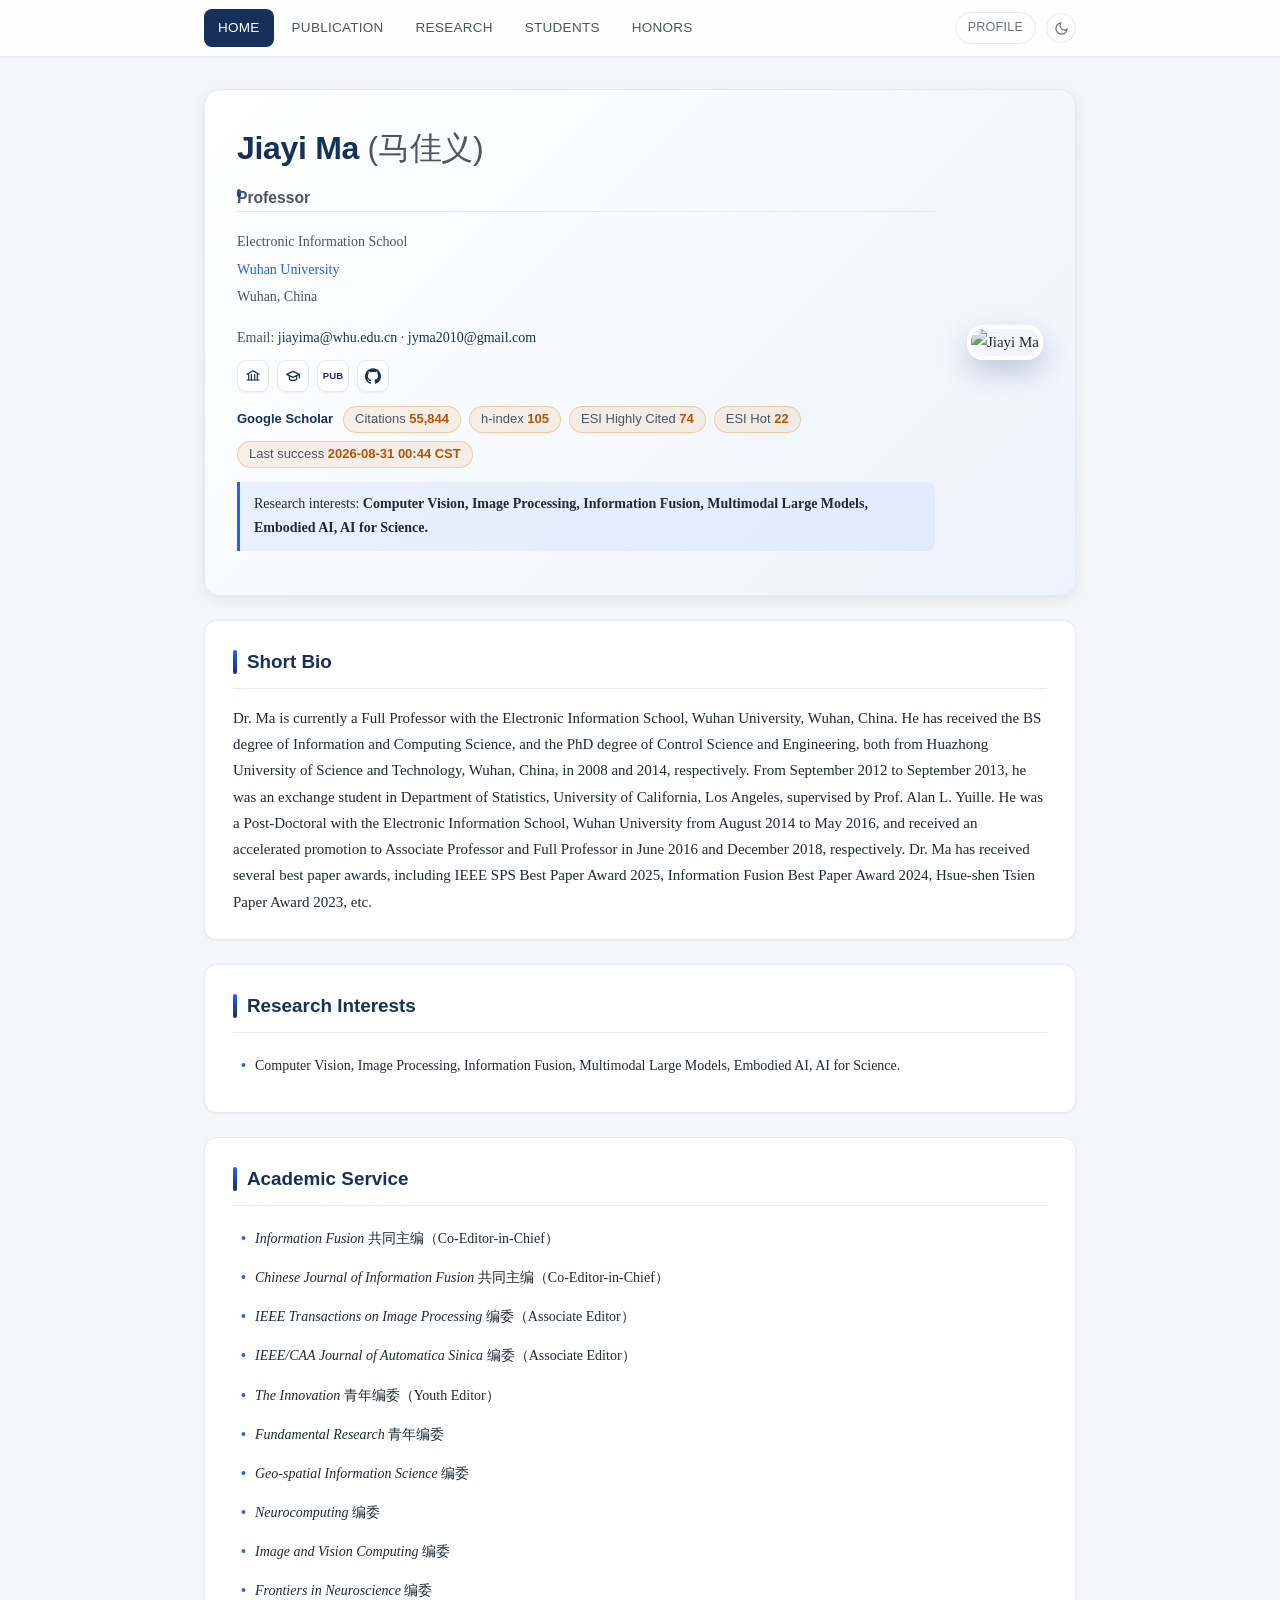
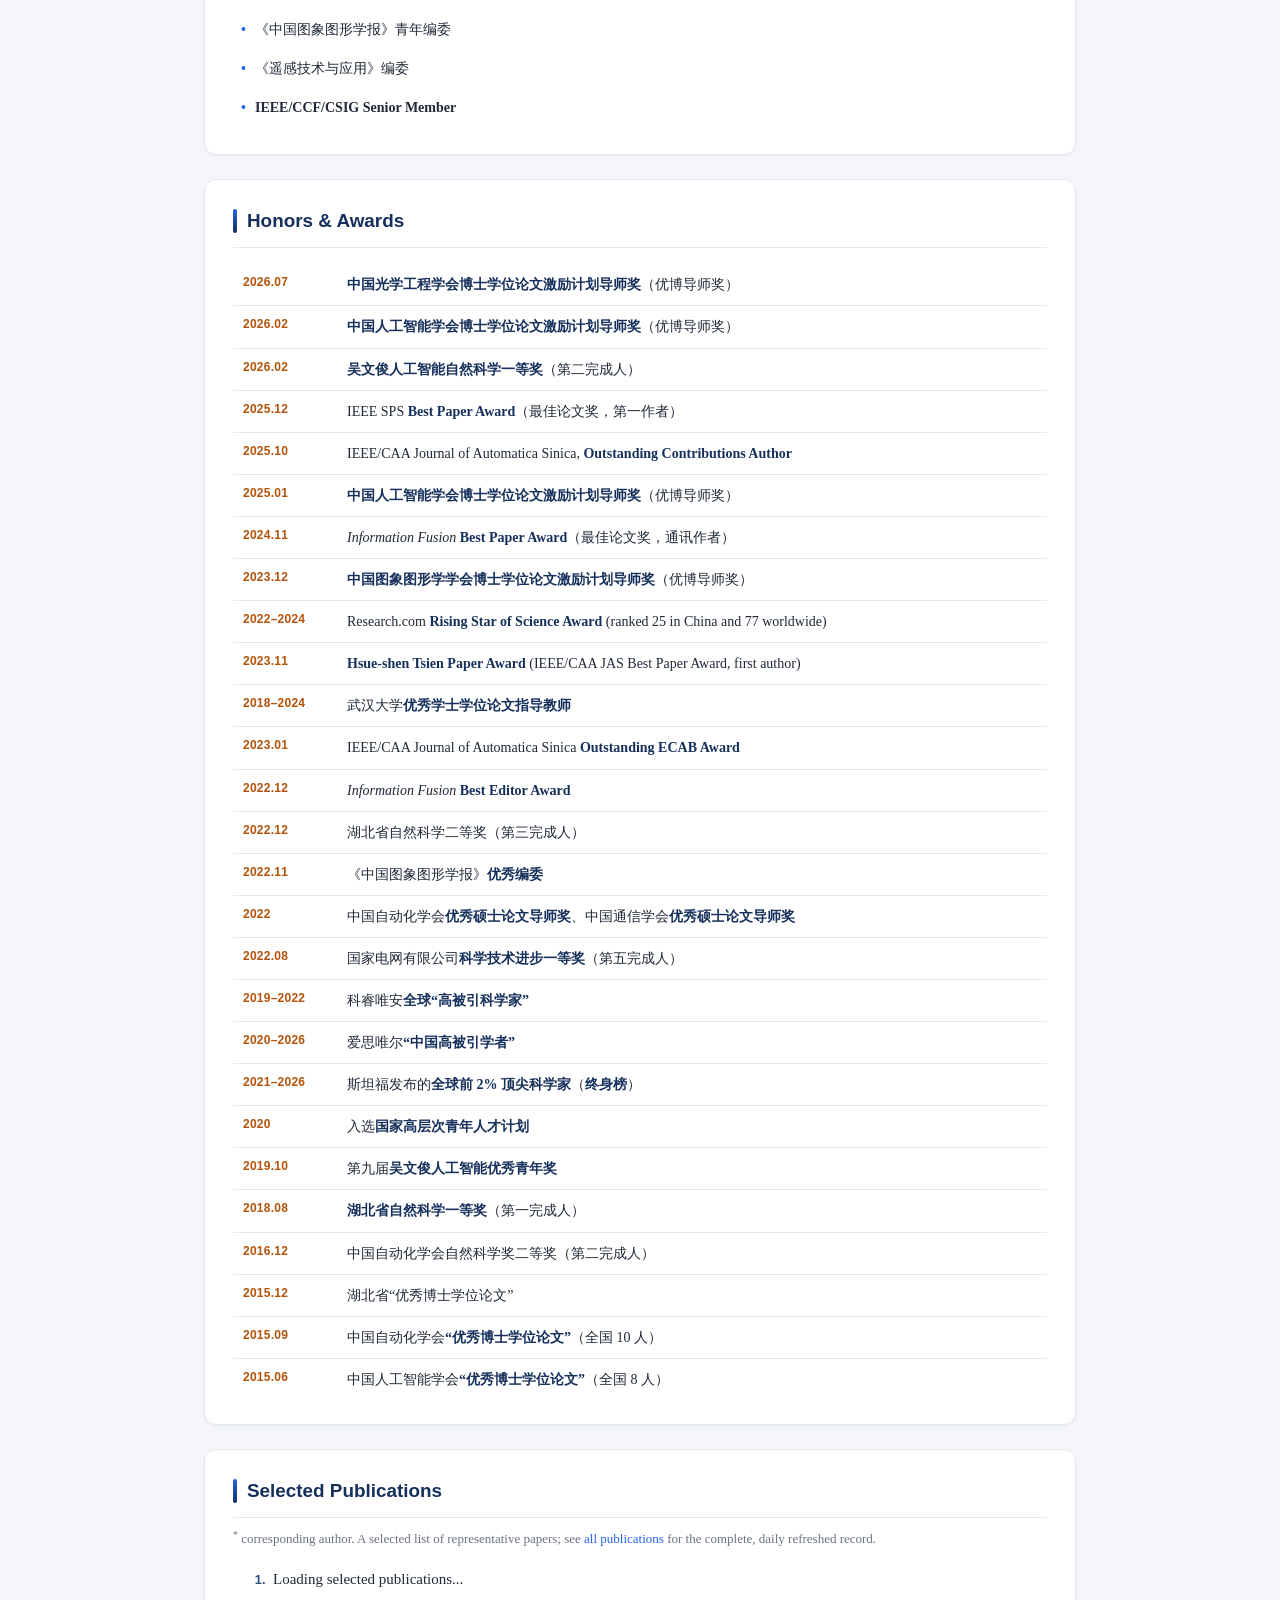
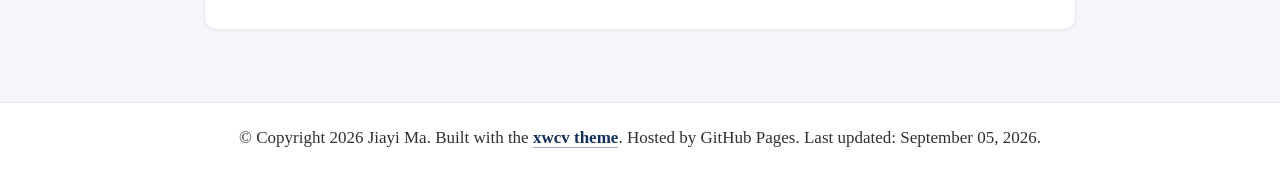
==== commit 1bbda7fb: "Refine site footer presentation" ====
--- a/index.html
+++ b/index.html
@@ -211,7 +211,7 @@
     </section>
   </main>
   <footer class="bottombar" role="contentinfo">
-    Built with the <a href="https://github.com/xwcv/xwcv.github.io" target="_blank" rel="noopener noreferrer">xwcv theme</a>
+    <div class="footer-content">© Copyright 2026 Jiayi Ma. Built with the <a href="https://github.com/xwcv/xwcv.github.io" target="_blank" rel="noopener noreferrer">xwcv theme</a>. Hosted by GitHub Pages. Last updated: <time datetime="2026-09-05">September 05, 2026</time>.</div>
   </footer>
 </body>
 </html>
--- a/res/mystyle.css
+++ b/res/mystyle.css
@@ -953,19 +953,25 @@
 /* ===== Footer ===== */
 .bottombar {
     text-align: center;
-    padding: 26px 0;
-    color: var(--muted);
-    font-family: var(--font-sans);
-    font-size: 12px;
-    letter-spacing: 0.08em;
+    padding: 22px 24px;
+    color: #303030;
+    font-family: var(--font-serif);
+    font-size: 17px;
+    line-height: 1.55;
+    letter-spacing: 0;
     border-top: 1px solid var(--border);
-    background: var(--white);
+    background: #ffffff;
+}
+
+.footer-content {
+    max-width: 1280px;
+    margin: 0 auto;
 }
 
 .bottombar a {
-    color: var(--accent);
-    font-weight: 600;
-    border-bottom: none;
+    color: var(--primary);
+    font-weight: 700;
+    border-bottom: 1px solid color-mix(in srgb, currentColor 40%, transparent);
 }
 
 .bottombar a:hover {
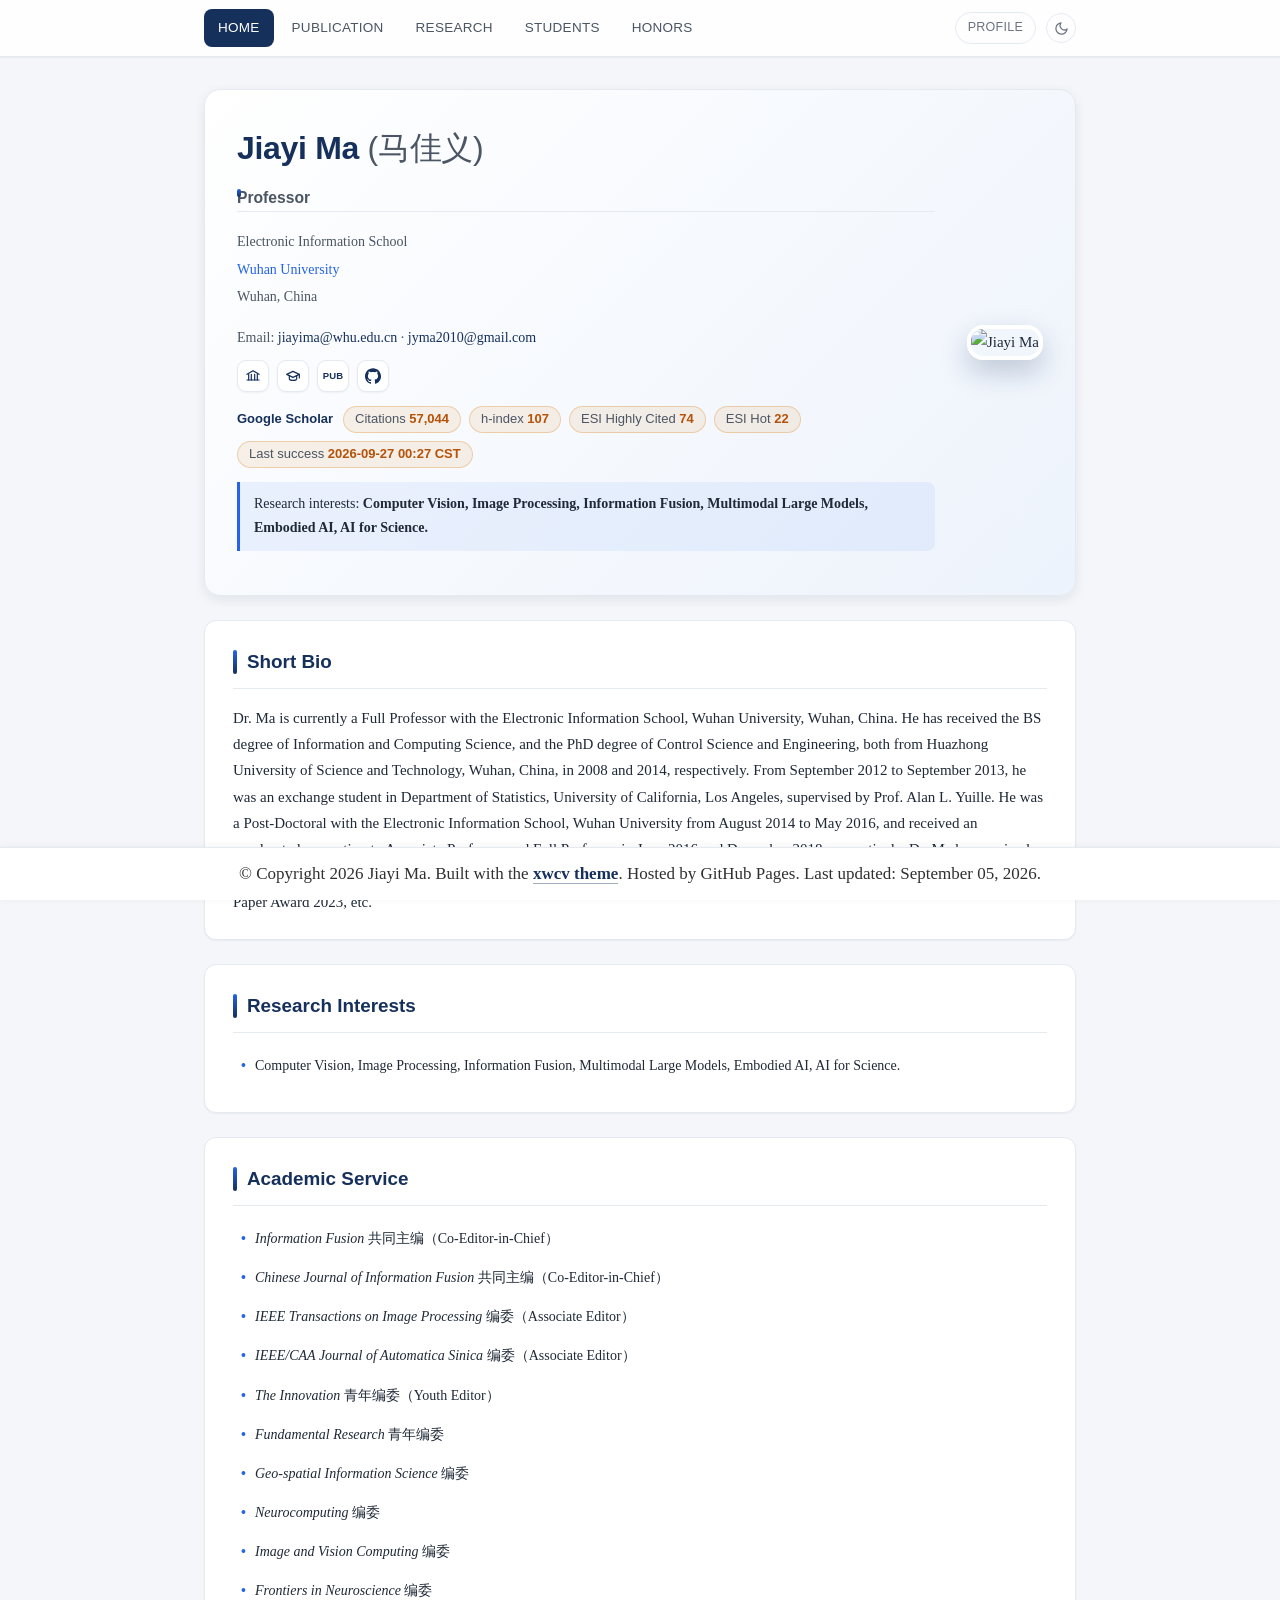
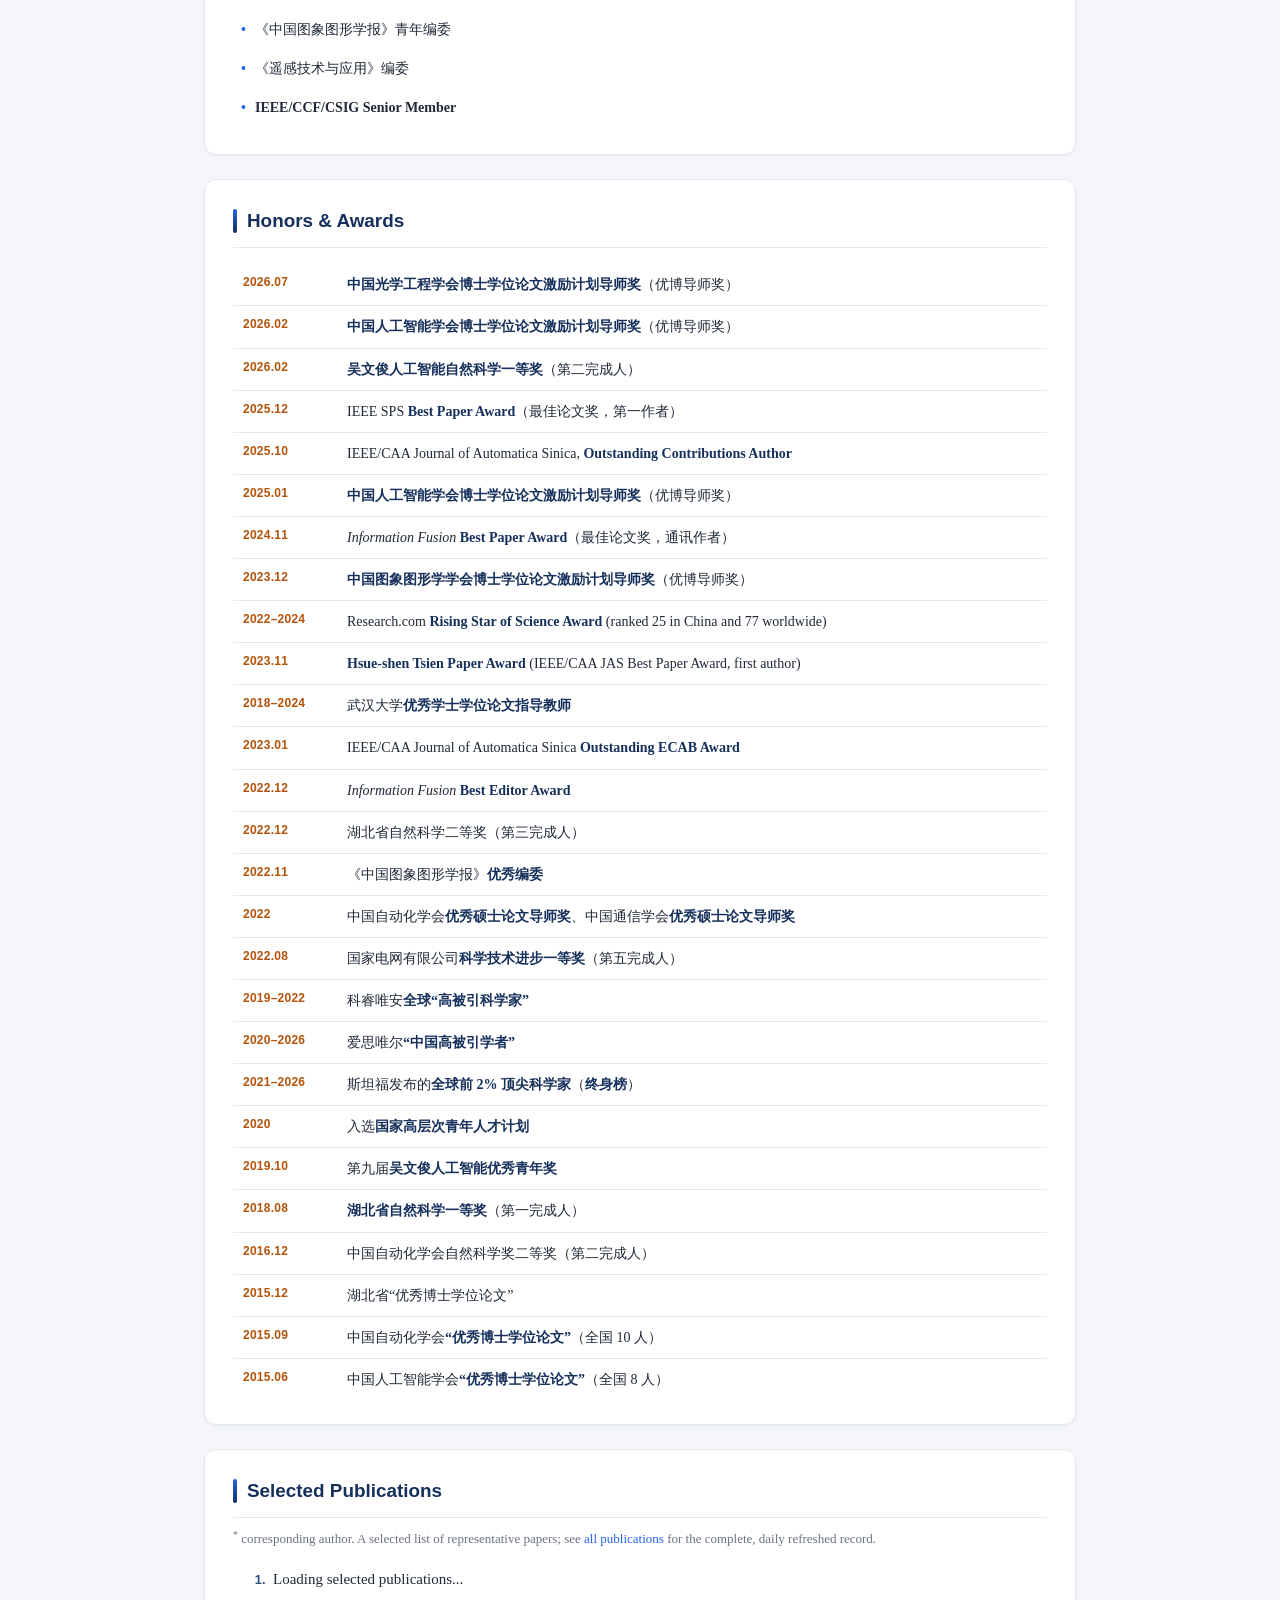
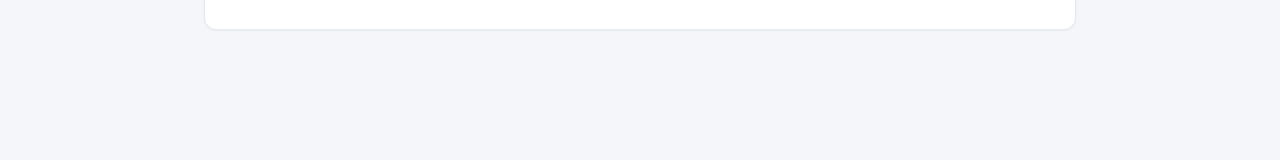
==== commit d47f2538: "Refresh profile, students, and Scholar data" ====
--- a/index.html
+++ b/index.html
@@ -154,7 +154,7 @@
         <ul class="student-list compact">
           <li><strong>夏一帆</strong><span>直博（2021-）</span><em>1篇IJCV、1篇PR、2篇IEEE TIP、1篇ISPRS P&amp;RS、3篇AAAI</em></li>
           <li><strong>卢意帆</strong><span>硕博连读（2021-）</span><em>1篇Cell、1篇IJCV、1篇CVPR、1篇AAAI、1篇IEEE/CAA JAS</em></li>
-          <li><strong>龚美琪</strong><span>专硕（2021-2023）博士（2023-）</span><em>1篇CVIU、2篇TGRS、1篇IEEE/CAA JAS、1篇IJCAI、1篇ICCV</em></li>
+          <li><strong>龚美琪</strong><span>专硕（2021-2023）博士（2023-）</span><em>1篇CVIU、2篇TGRS、1篇IEEE/CAA JAS、1篇IJCAI、1篇ICCV、1篇NeurIPS</em></li>
           <li><strong>王何百旭</strong><span>硕博连读（2022-）</span><em>2篇Information Fusion、1篇NeurIPS、1篇CVPR、1篇ICCV、1篇AAAI、1篇ACM MM</em></li>
           <li><strong>向昕宇</strong><span>专硕（2022-2024）博士（2024-）</span><em>3篇Information Fusion、1篇CVPR、1篇AAAI、1篇电子与信息学报</em></li>
           <li><strong>伊勋鹏</strong><span>硕博连读（2023-）</span><em>2篇ICCV、1篇CVPR、1篇ECCV、2篇IEEE TPAMI、1篇The Innovation、1篇Information Fusion、1篇IEEE/CAA JAS</em></li>
--- a/res/mystyle.css
+++ b/res/mystyle.css
@@ -50,6 +50,7 @@
     line-height: 1.75;
     color: var(--text);
     background: var(--bg);
+    padding-bottom: 58px;
     -webkit-font-smoothing: antialiased;
     transition: background-color 0.25s ease, color 0.25s ease;
 }
@@ -953,7 +954,12 @@
 /* ===== Footer ===== */
 .bottombar {
     text-align: center;
-    padding: 22px 24px;
+    position: fixed;
+    right: 0;
+    bottom: 0;
+    left: 0;
+    z-index: 90;
+    padding: 13px 24px;
     color: #303030;
     font-family: var(--font-serif);
     font-size: 17px;
@@ -961,6 +967,7 @@
     letter-spacing: 0;
     border-top: 1px solid var(--border);
     background: #ffffff;
+    box-shadow: 0 -1px 8px rgba(16, 24, 40, 0.05);
 }
 
 .footer-content {
@@ -987,6 +994,10 @@
 
 /* ===== Responsive ===== */
 @media (max-width: 720px) {
+    body {
+        padding-bottom: 88px;
+    }
+
     .container {
         padding: 0 16px;
     }
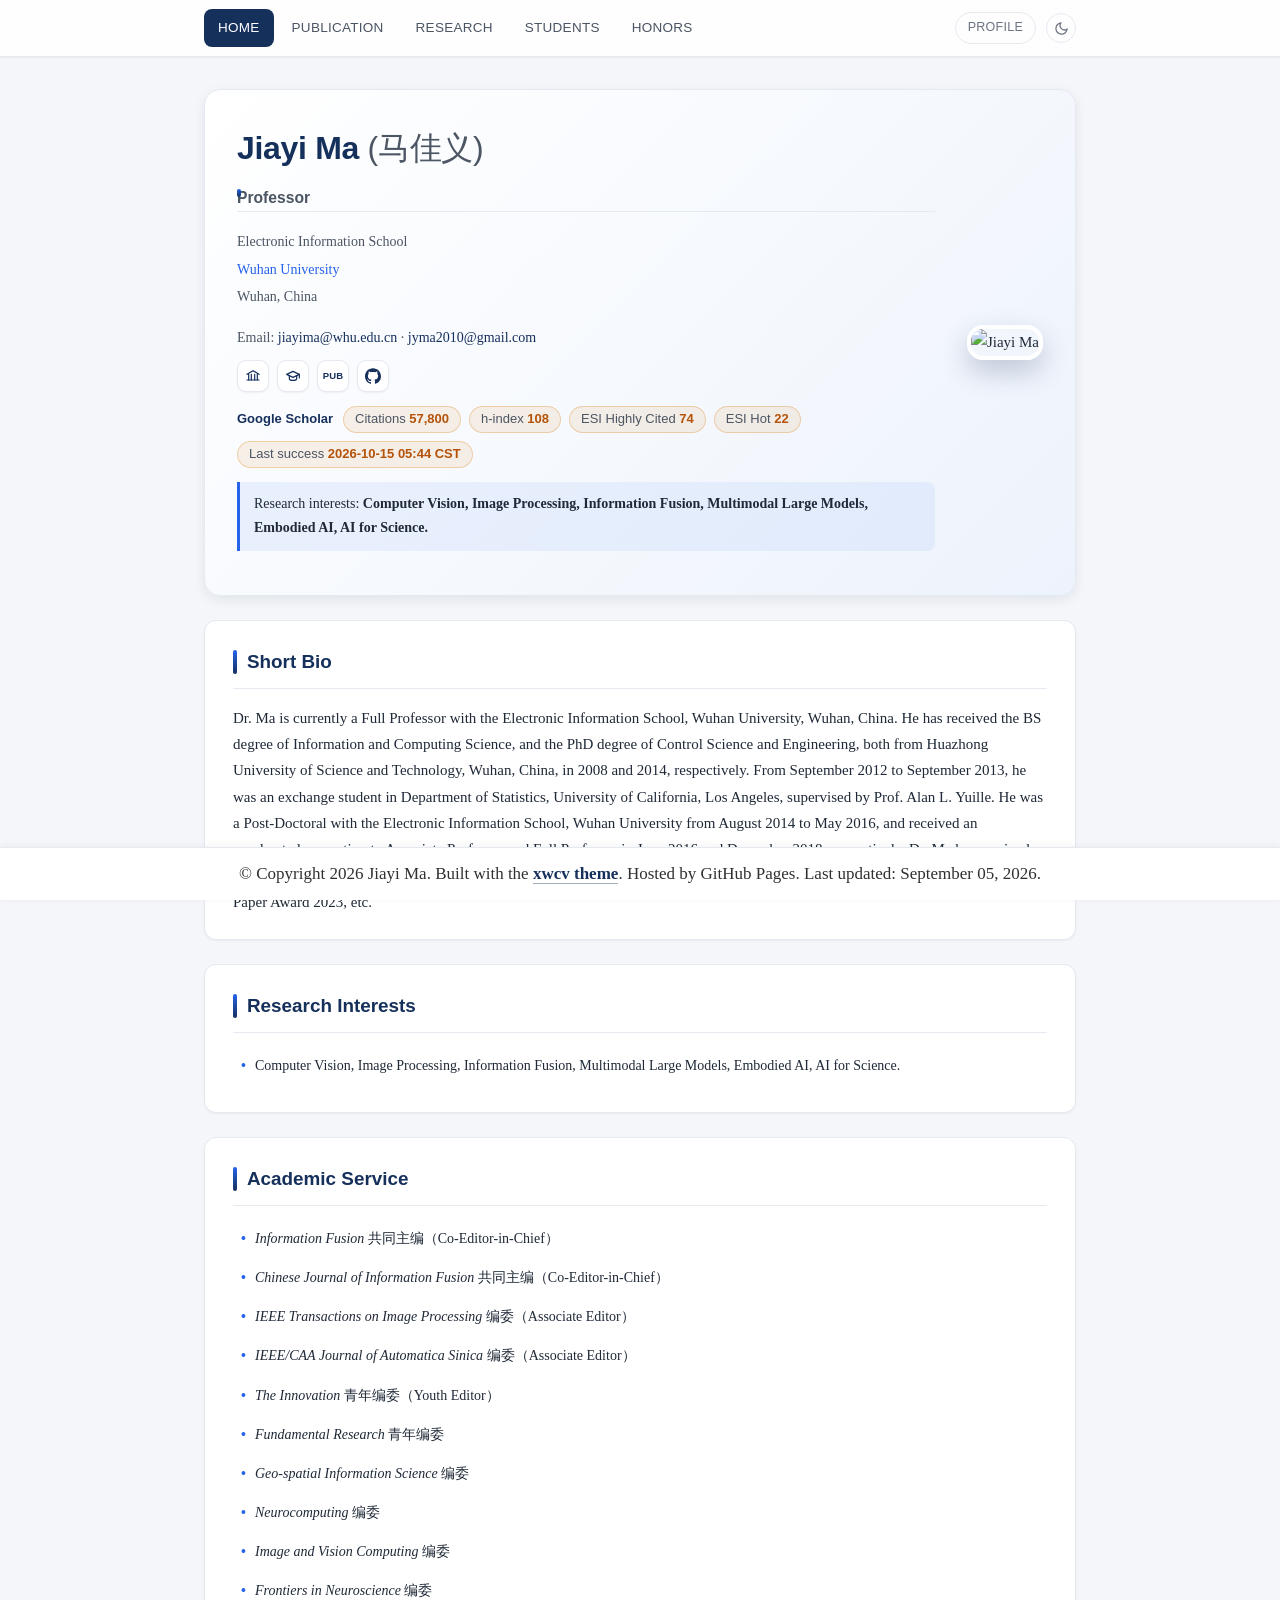
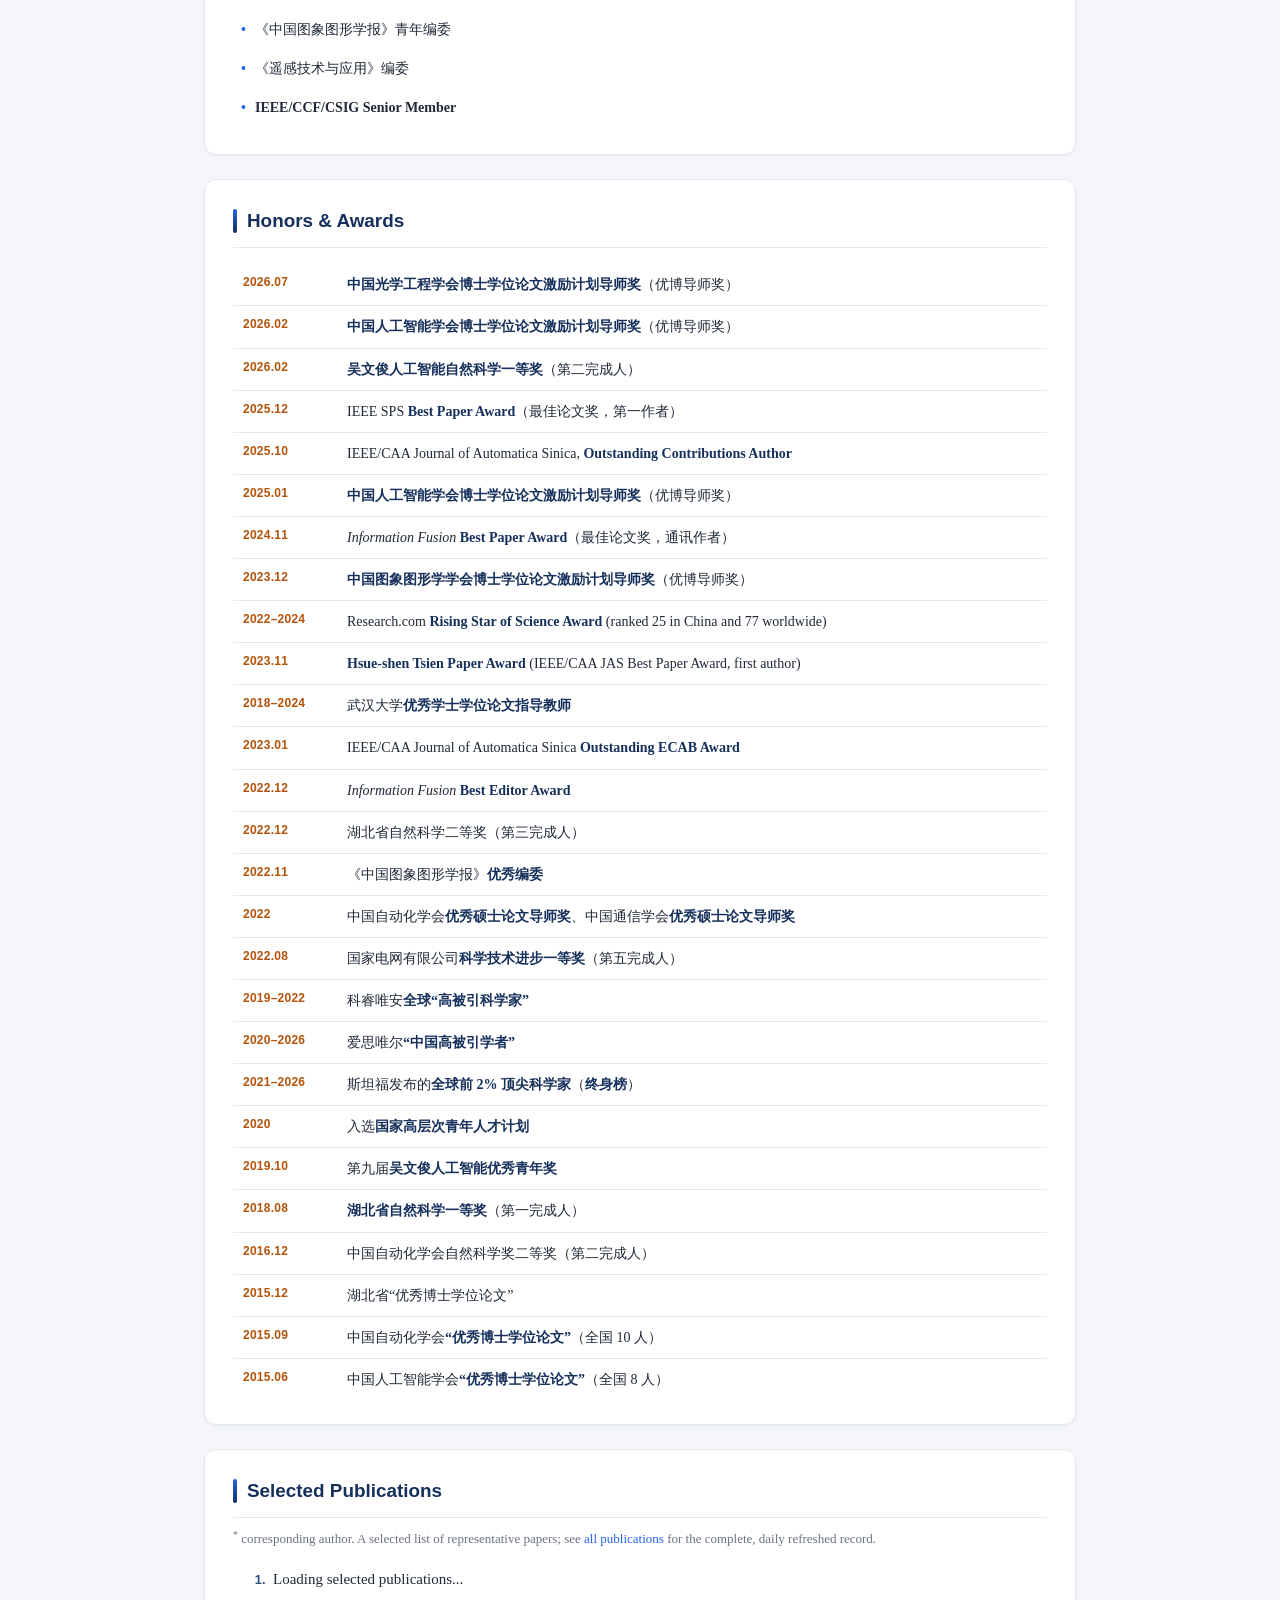
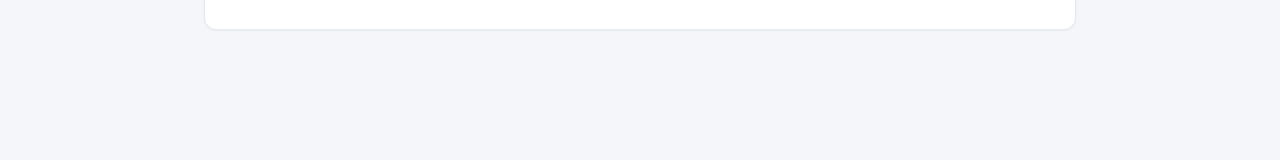
==== commit 338df506: "Refresh profile, students, and Scholar data" ====
--- a/index.html
+++ b/index.html
@@ -153,7 +153,7 @@
         <summary><span>在读学生</span><span class="group-count">15 名</span></summary>
         <ul class="student-list compact">
           <li><strong>夏一帆</strong><span>直博（2021-）</span><em>1篇IJCV、1篇PR、2篇IEEE TIP、1篇ISPRS P&amp;RS、3篇AAAI</em></li>
-          <li><strong>卢意帆</strong><span>硕博连读（2021-）</span><em>1篇Cell、1篇IJCV、1篇CVPR、1篇AAAI、1篇IEEE/CAA JAS</em></li>
+          <li><strong>卢意帆</strong><span>硕博连读（2021-）</span><em>1篇Cell、1篇IJCV、1篇TIP、1篇CVPR、1篇AAAI、1篇IEEE/CAA JAS</em></li>
           <li><strong>龚美琪</strong><span>专硕（2021-2023）博士（2023-）</span><em>1篇CVIU、2篇TGRS、1篇IEEE/CAA JAS、1篇IJCAI、1篇ICCV、1篇NeurIPS</em></li>
           <li><strong>王何百旭</strong><span>硕博连读（2022-）</span><em>2篇Information Fusion、1篇NeurIPS、1篇CVPR、1篇ICCV、1篇AAAI、1篇ACM MM</em></li>
           <li><strong>向昕宇</strong><span>专硕（2022-2024）博士（2024-）</span><em>3篇Information Fusion、1篇CVPR、1篇AAAI、1篇电子与信息学报</em></li>
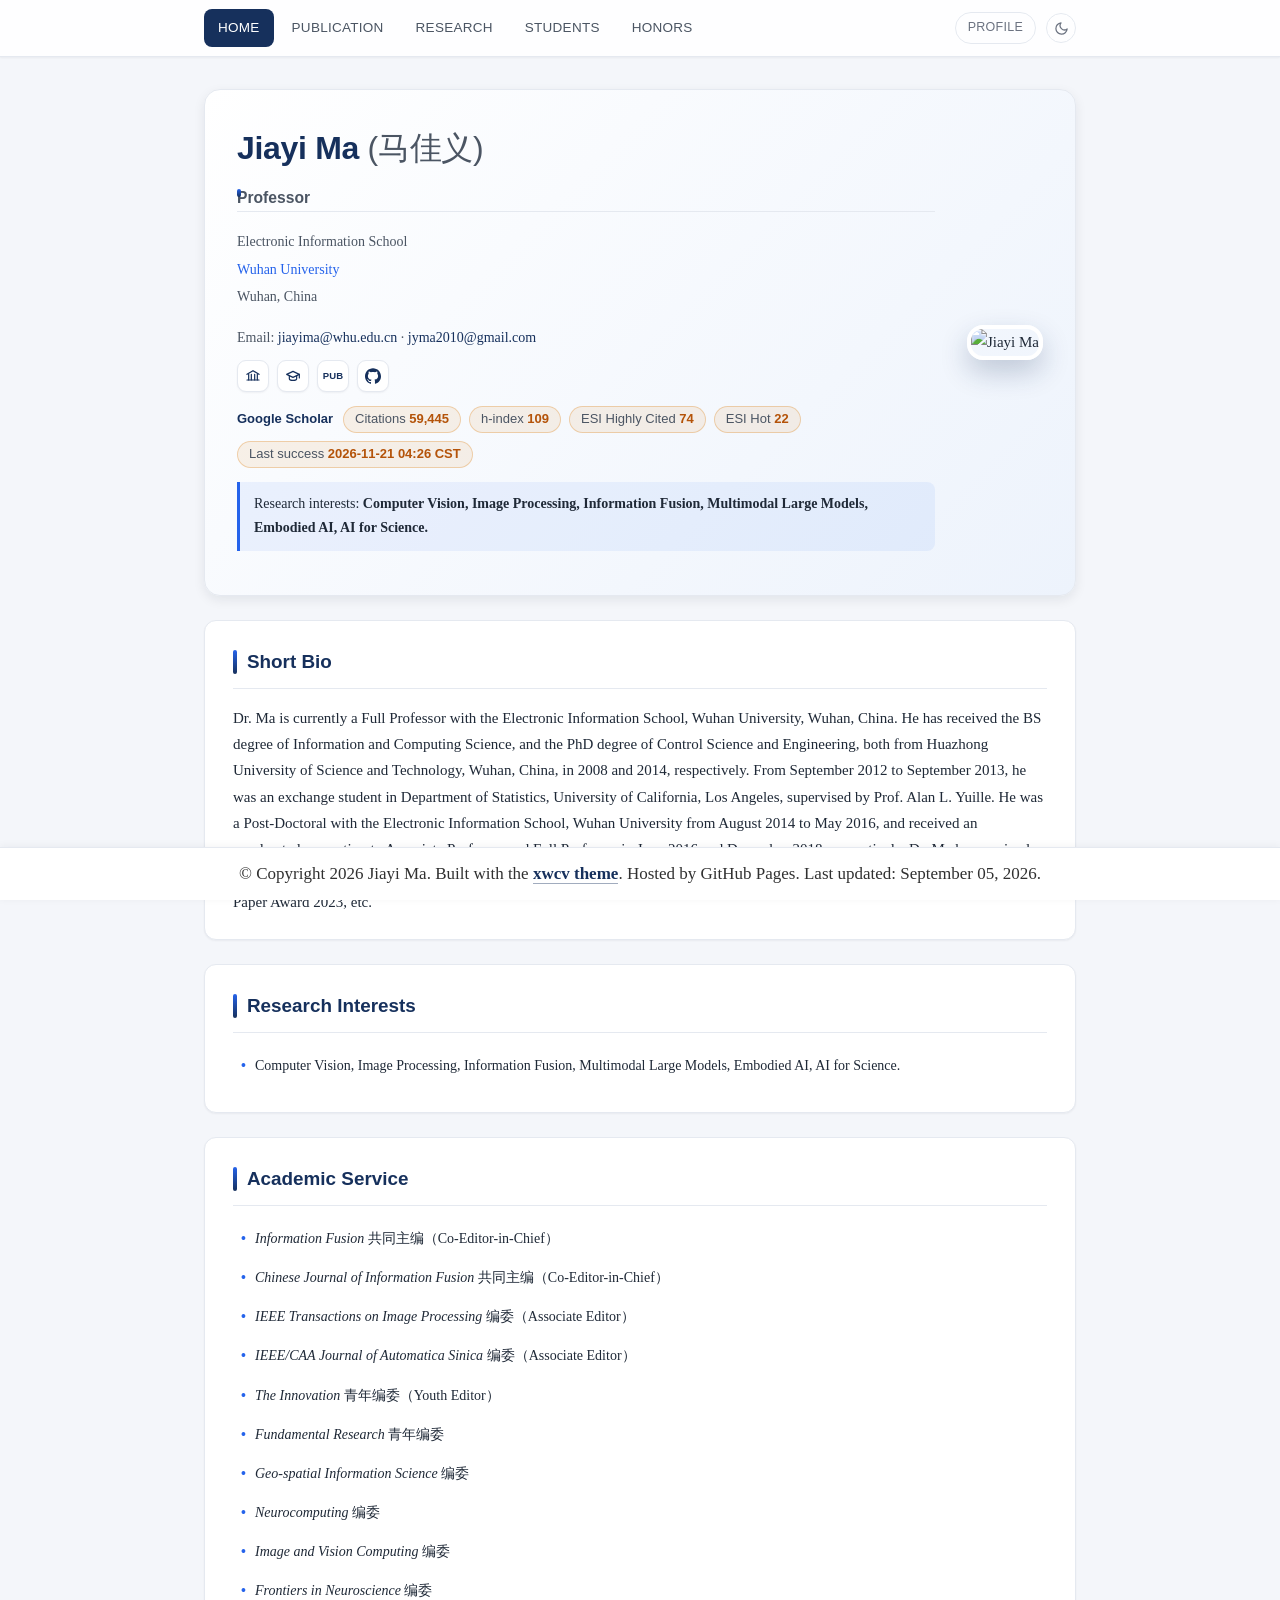
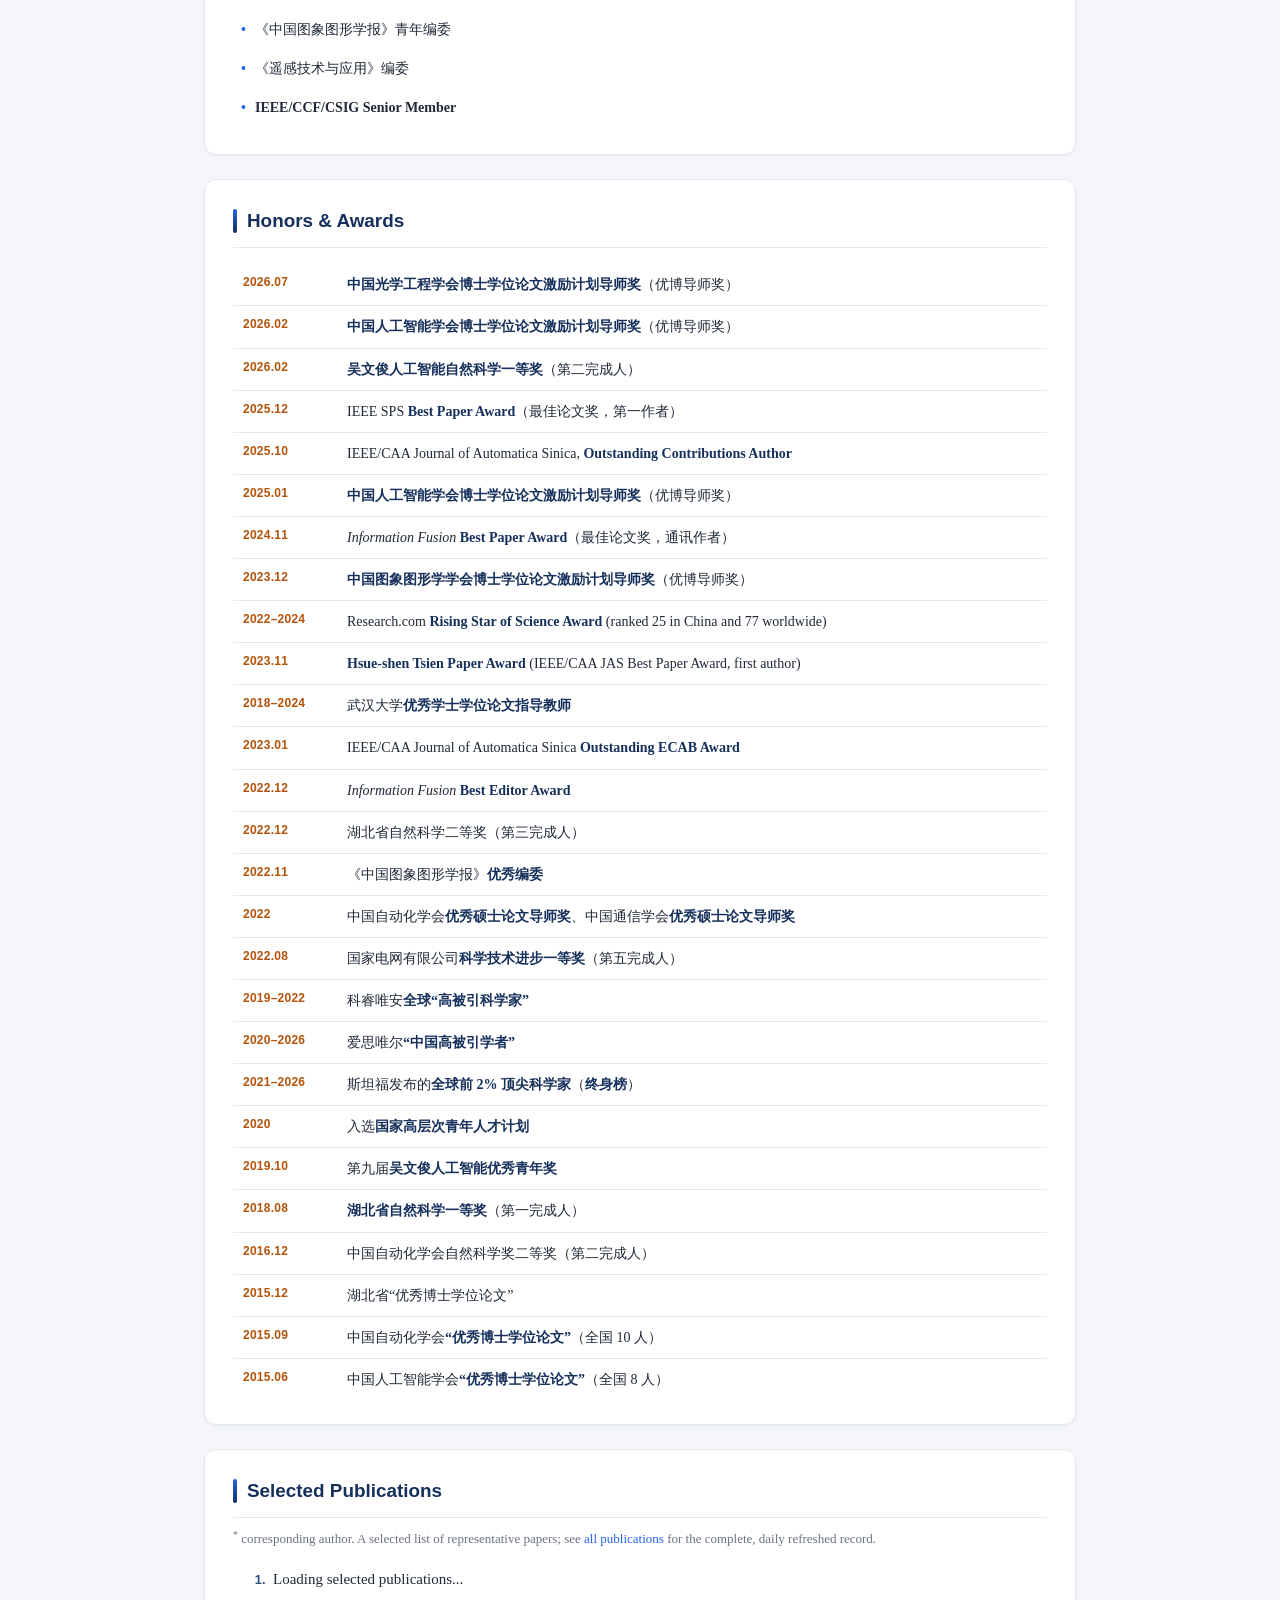
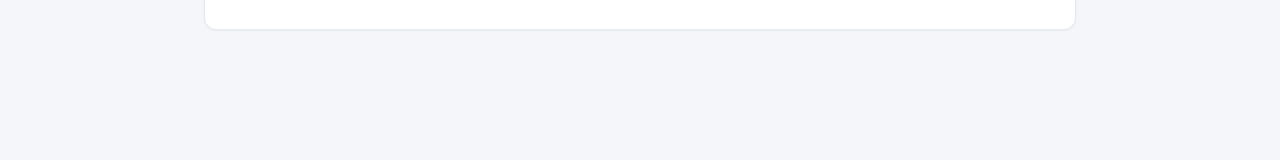
==== commit 0b2c0864: "Refresh profile, students, and Scholar data" ====
--- a/index.html
+++ b/index.html
@@ -111,16 +111,16 @@
 
     <section id="students" class="students-section" aria-labelledby="students-heading">
       <h2 id="students-heading"><strong>指导学生情况</strong></h2>
-      <p class="section-intro">截至 2026年6月，已毕业学生 24 名、在读学生 15 名。以下列出学生在读期间发表的一作论文及毕业去向。</p>
+      <p class="section-intro">截至 2026年6月，已毕业学生 27 名、在读学生 21 名。以下列出学生在读期间发表的一作论文及毕业去向。</p>
 
       <div class="mentorship-summary" aria-label="Student mentorship summary">
-        <div><strong>24</strong><span>已毕业学生</span></div>
-        <div><strong>15</strong><span>在读学生</span></div>
+        <div><strong>27</strong><span>已毕业学生</span></div>
+        <div><strong>21</strong><span>在读学生</span></div>
         <div><strong>2017–2026</strong><span>指导记录</span></div>
       </div>
 
       <details class="student-group" open>
-        <summary><span>已毕业学生</span><span class="group-count">24 名</span></summary>
+        <summary><span>已毕业学生</span><span class="group-count">27 名</span></summary>
         <ul class="student-list">
           <li><strong>蒋兴宇</strong><span>专硕（2017-2019）博士（2019-2022）</span><em>1篇IJCV、2篇IEEE TIP、2篇PR、2篇IEEE TGRS、1篇Information Fusion、1篇NeurIPS、1篇ICASSP</em><b>华中科大副教授</b></li>
           <li><strong>余威</strong><span>专硕（2017-2019）</span><em>2篇Information Fusion</em><b>百度</b></li>
@@ -130,18 +130,21 @@
           <li><strong>徐涵</strong><span>硕博连读（2018-2023）</span><em>2篇IEEE TPAMI、1篇IJCV、2篇IEEE TIP、1篇IEEE/CAA JAS、1篇CVIU、1篇Information Fusion、2篇IEEE TCI、1篇IEEE TGRS、1篇IEEE TIM、1篇CVPR、1篇ICCV、1篇IJCAI、2篇AAAI、1篇RS、1篇图图学报</em><b>东南大学副教授</b></li>
           <li><strong>王歆雅</strong><span>硕博连读（2018-2023）</span><em>1篇Information Fusion、1篇IEEE TIE、1篇IEEE TGRS、1篇IEEE TCI、3篇IEEE/CAA JAS、1篇Neural Networks、1篇FITEE、1篇ICASSP</em><b>美国NIH博后</b></li>
           <li><strong>范翱翔</strong><span>学硕（2018-2021）</span><em>1篇ECCV、1篇CVPR、1篇IEEE TPAMI、1篇IJCV、1篇IEEE TNNLS</em><b>瑞士EPFL博士</b></li>
-          <li><strong>张浩</strong><span>专硕（2019-2021）博士（2021-2024）</span><em>2篇AAAI、2篇CVPR、1篇NeurIPS、1篇IEEE TPAMI、2篇IJCV、1篇IEEE TIP、1篇IEEE TCI、1篇IEEE TIE、1篇IEEE TMM、2篇ISPRS P&amp;RS、4篇Information Fusion、1篇IEEE TIM、1篇计算机研究与发展</em><b>武大弘毅博士后</b></li>
+          <li><strong>张浩</strong><span>专硕（2019-2021）博士（2021-2024）</span><em>2篇AAAI、2篇CVPR、1篇NeurIPS、1篇IEEE TPAMI、2篇IJCV、1篇IEEE TIP、1篇IEEE TCI、1篇IEEE TIE、1篇IEEE TMM、2篇ISPRS P&amp;RS、4篇Information Fusion、1篇IEEE TIM、1篇计算机研究与发展</em><b>武大副研究员</b></li>
           <li><strong>王阳</strong><span>专硕（2019-2021）</span><em>1篇Neurocomputing、1篇IEEE TMM、1篇ISPRS P&amp;RS</em><b>阿里</b></li>
           <li><strong>乐朱亮</strong><span>专硕（2019-2021）</span><em>1篇IEEE TCI、1篇Information Fusion、1篇NCAA</em><b>阿里</b></li>
           <li><strong>张恺宁</strong><span>硕博连读（2019-2025）</span><em>2篇IEEE TITS、2篇IEEE/CAA JAS、1篇ICRA、1篇IROS、1篇ICML、1篇CVPR</em><b>湖南大学助理教授</b></li>
           <li><strong>高文静</strong><span>学硕（2019-2022）</span><em>1篇IEEE TII</em><b>国家电网</b></li>
+          <li><strong>唐霖峰</strong><span>硕博连读（2020-2025）</span><em>1篇IJCV、1篇IEEE TPAMI、1篇TIP、1篇IEEE TIM、1篇TMM、4篇Information Fusion、2篇IEEE/CAA JAS、1篇IEEE TNNLS、1篇PR、1篇图图学报、1篇NeurIPS、1篇CVPR、1篇ACM MM</em><b>武大弘毅博士后</b></li>
+          <li><strong>邓宇新</strong><span>硕博连读（2020-2025）</span><em>1篇IEEE TIP、1篇ICCV、3篇AAAI</em><b>鹏城实验室助理研究员</b></li>
+          <li><strong>李梓卓</strong><span>专硕（2020-2022）博士（2022-2025）</span><em>1篇ICCV、1篇ECCV、1篇IJCAI、1篇ACM MM、2篇IEEE TIP、1篇IEEE TNNLS、1篇IEEE TCSVT、1篇IEEE/CAA JAS、1篇PR、2篇ISPRS P&amp;RS、1篇IEEE TPAMI</em><b>武大弘毅博士后</b></li>
           <li><strong>袁纪腾</strong><span>专硕（2021-2023）</span><em>1篇IEEE TCI</em><b>阿里</b></li>
+          <li><strong>夏一帆</strong><span>直博（2021-2026）</span><em>1篇IJCV、1篇PR、2篇IEEE TIP、1篇ISPRS P&amp;RS、3篇AAAI</em><b>天津大学副研究员</b></li>
+          <li><strong>卢意帆</strong><span>硕博连读（2021-2026）</span><em>1篇Cell、1篇IJCV、1篇TIP、1篇CVPR、1篇AAAI、1篇IEEE/CAA JAS</em><b>斯坦福大学博士后</b></li>
+          <li><strong>龚美琪</strong><span>专硕（2021-2023）博士（2023-2026）</span><b>1篇CVIU、2篇TGRS、1篇IEEE/CAA JAS、1篇IJCAI、1篇ICCV、1篇NeurIPS</b></li>
           <li><strong>胡骞</strong><span>学硕（2022-2023）</span><em>1篇TIP、1篇TGRS、1篇IEEE/CAA JAS</em><b>转导师</b></li>
           <li><strong>张诗化</strong><span>学硕（2022-2025）</span><em>2篇AAAI、1篇CVPR、1篇ACM MM、2篇IEEE TPAMI、1篇CVIU</em><b>新加坡国立大学博士</b></li>
           <li><strong>左旭辉</strong><span>专硕（2023-2025）</span><em>1篇AAAI</em><b>腾讯</b></li>
-          <li><strong>唐霖峰</strong><span>硕博连读（2020-2025）</span><em>1篇IJCV、1篇IEEE TPAMI、1篇TIP、1篇IEEE TIM、1篇TMM、4篇Information Fusion、2篇IEEE/CAA JAS、1篇IEEE TNNLS、1篇PR、1篇图图学报、1篇NeurIPS、1篇CVPR、1篇ACM MM</em><b>武大弘毅博士后</b></li>
-          <li><strong>邓宇新</strong><span>硕博连读（2020-2025）</span><em>1篇IEEE TIP、1篇ICCV、3篇AAAI</em><b>鹏城实验室助理研究员</b></li>
-          <li><strong>李梓卓</strong><span>专硕（2020-2022）博士（2022-2025）</span><em>1篇ICCV、1篇ECCV、1篇IJCAI、1篇ACM MM、2篇IEEE TIP、1篇IEEE TNNLS、1篇IEEE TCSVT、1篇IEEE/CAA JAS、1篇PR、2篇ISPRS P&amp;RS、1篇IEEE TPAMI</em><b>武大弘毅博士后</b></li>
           <li><strong>方向</strong><span>学硕（2023-2026）</span><em>1篇ISPRS P&amp;RS、2篇IEEE TIP</em><b>百度</b></li>
           <li><strong>朱珍杰</strong><span>专硕（2024-2026）</span><em>1篇AAAI</em><b>小红书</b></li>
           <li><strong>黄俊</strong><span>专硕（2024-2026）</span><b>华为</b></li>
@@ -150,11 +153,8 @@
       </details>
 
       <details class="student-group">
-        <summary><span>在读学生</span><span class="group-count">15 名</span></summary>
+        <summary><span>在读学生</span><span class="group-count">21 名</span></summary>
         <ul class="student-list compact">
-          <li><strong>夏一帆</strong><span>直博（2021-）</span><em>1篇IJCV、1篇PR、2篇IEEE TIP、1篇ISPRS P&amp;RS、3篇AAAI</em></li>
-          <li><strong>卢意帆</strong><span>硕博连读（2021-）</span><em>1篇Cell、1篇IJCV、1篇TIP、1篇CVPR、1篇AAAI、1篇IEEE/CAA JAS</em></li>
-          <li><strong>龚美琪</strong><span>专硕（2021-2023）博士（2023-）</span><em>1篇CVIU、2篇TGRS、1篇IEEE/CAA JAS、1篇IJCAI、1篇ICCV、1篇NeurIPS</em></li>
           <li><strong>王何百旭</strong><span>硕博连读（2022-）</span><em>2篇Information Fusion、1篇NeurIPS、1篇CVPR、1篇ICCV、1篇AAAI、1篇ACM MM</em></li>
           <li><strong>向昕宇</strong><span>专硕（2022-2024）博士（2024-）</span><em>3篇Information Fusion、1篇CVPR、1篇AAAI、1篇电子与信息学报</em></li>
           <li><strong>伊勋鹏</strong><span>硕博连读（2023-）</span><em>2篇ICCV、1篇CVPR、1篇ECCV、2篇IEEE TPAMI、1篇The Innovation、1篇Information Fusion、1篇IEEE/CAA JAS</em></li>
@@ -167,6 +167,15 @@
           <li><strong>王业达</strong><span>专硕（2025-）</span><em>1篇NeurIPS</em></li>
           <li><strong>王博天</strong><span>专硕（2025-）</span><em>1篇AAAI</em></li>
           <li><strong>徐天浩</strong><span>专硕（2025-）</span><em>1篇CVPR</em></li>
+          <li><strong>郑知谦</strong><span>直博（2026-）</span></li>
+          <li><strong>刘彦如</strong><span>直博（2026-）</span></li>
+          <li><strong>黄育民</strong><span>学硕（2026-）</span></li>
+          <li><strong>许舒琪</strong><span>学硕（2026-）</span></li>
+          <li><strong>舒展</strong><span>学硕（2026-）</span></li>
+          <li><strong>胡蔚韬</strong><span>学硕（2026-）</span></li>
+          <li><strong>向明月</strong><span>专硕（2026-）</span></li>
+          <li><strong>杨玮林</strong><span>专硕（2026-）</span></li>
+          <li><strong>彭越</strong><span>专硕（2026-）</span></li>
         </ul>
       </details>
     </section>
